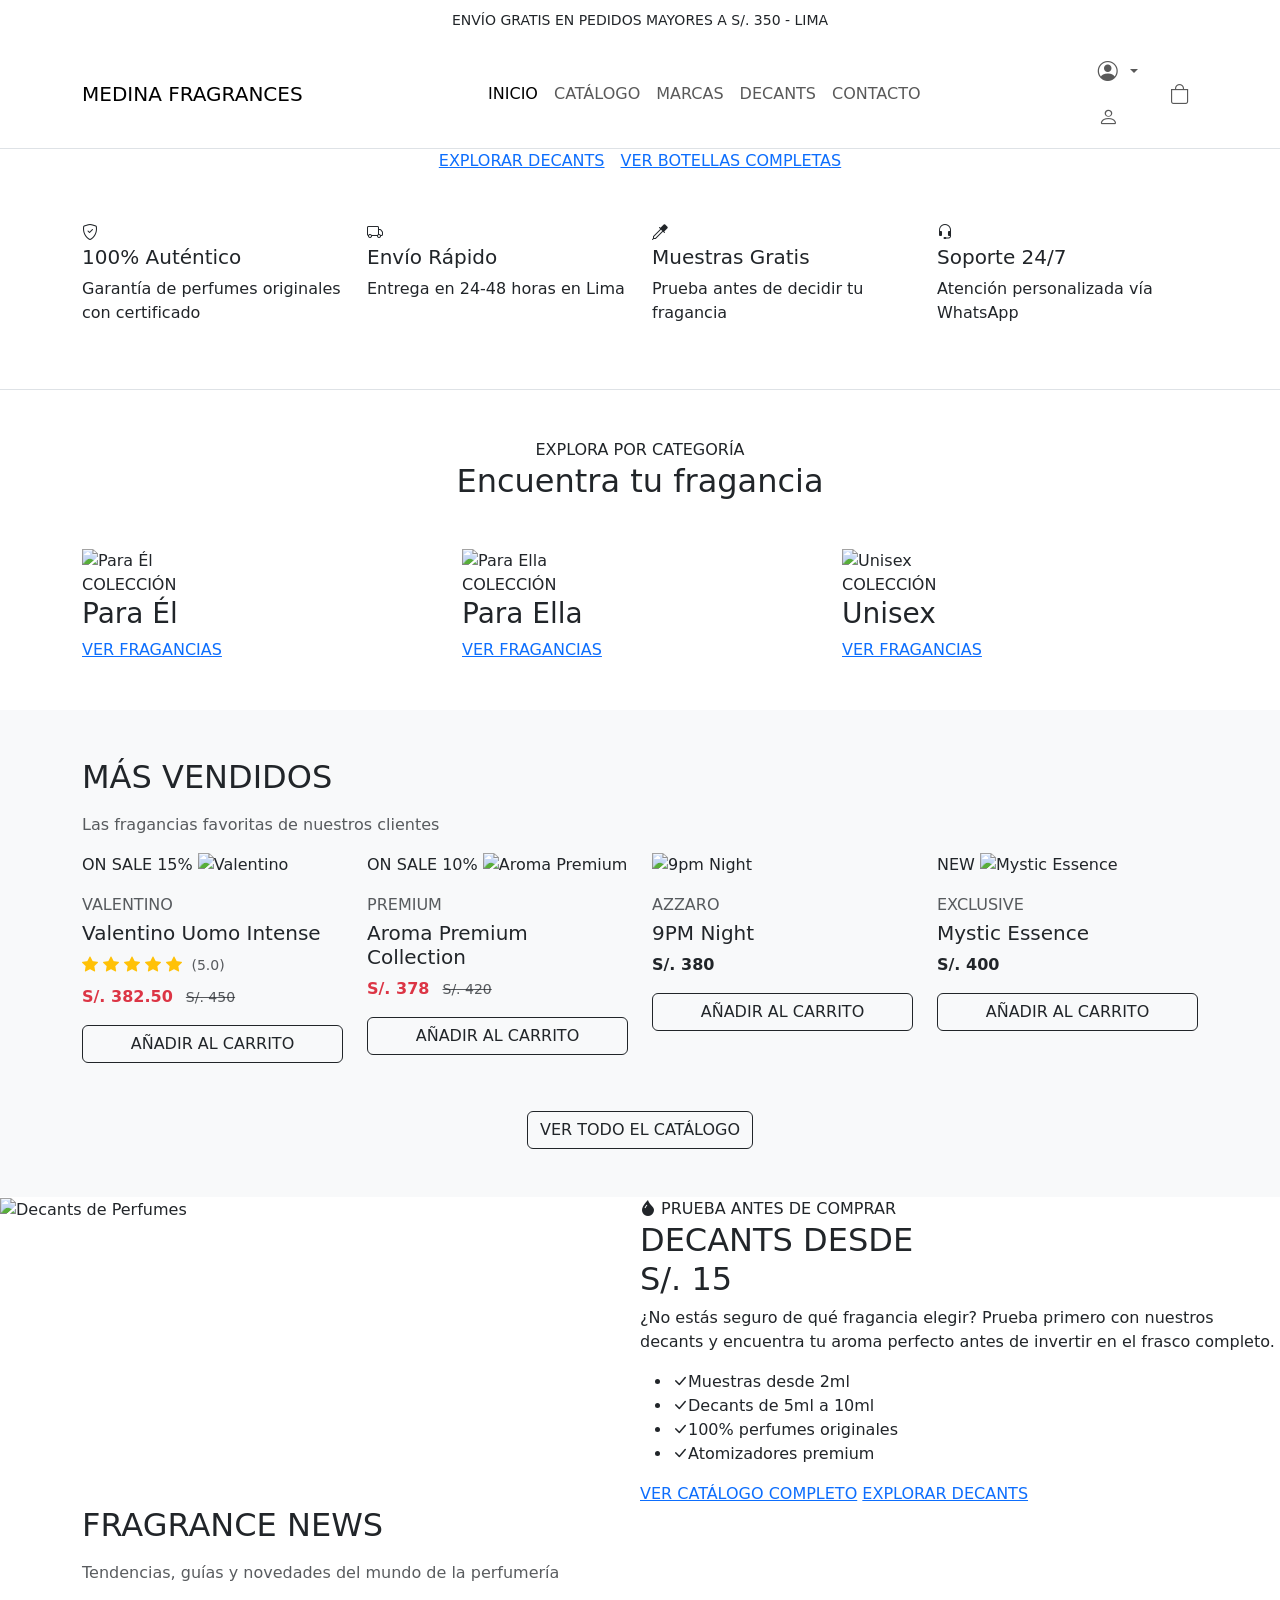
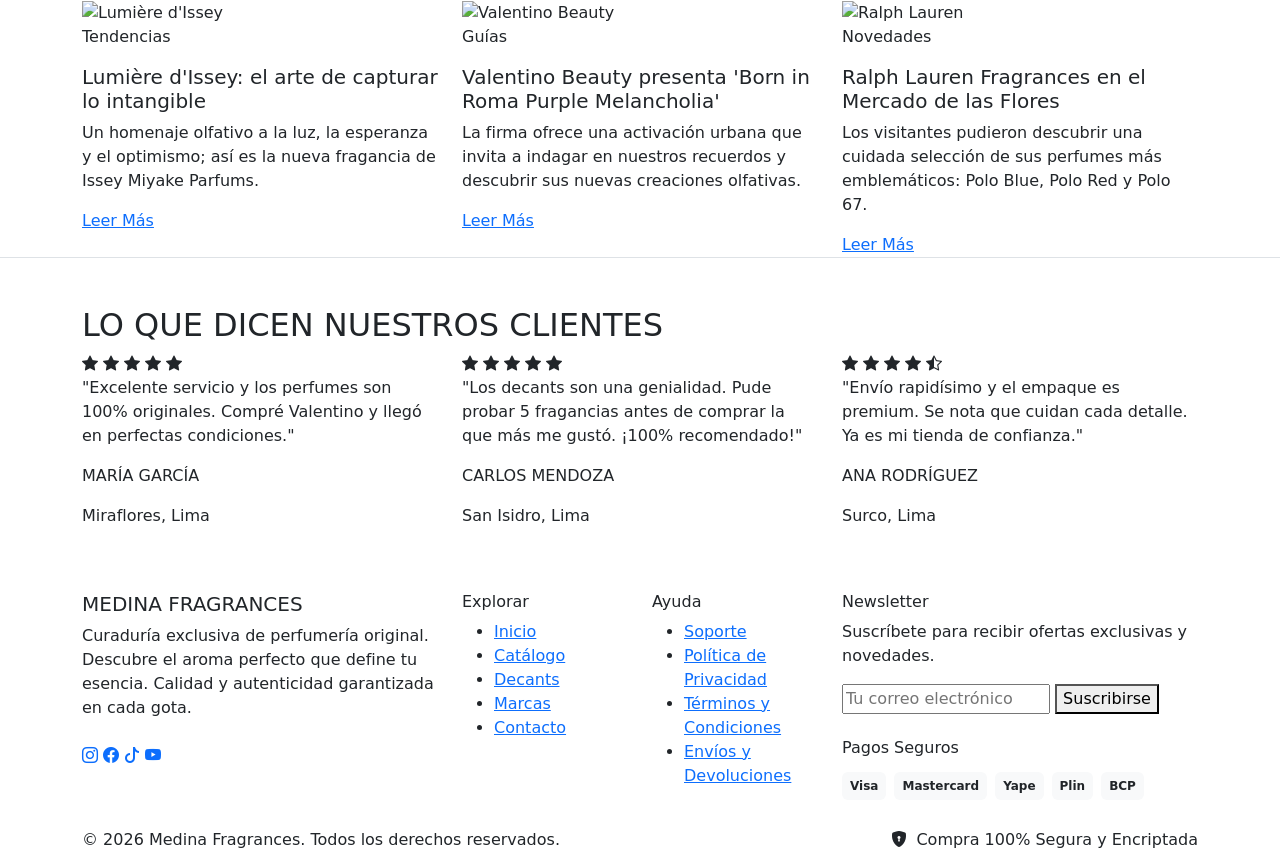
==== src/main/resources/templates/home/index.html @ b72779d3 "Proyecto Subido" ====
<!DOCTYPE html>
<html lang="es" xmlns:th="http://www.thymeleaf.org">
<head>
    <meta charset="UTF-8">
    <meta name="viewport" content="width=device-width, initial-scale=1.0">
    <title>Medina Fragrances - Inicio</title>
    <meta name="description" content="Curaduría exclusiva de perfumería original. Descubre fragancias premium, decants y las mejores marcas en Medina Fragrances.">
    <meta name="keywords" content="perfumes, fragancias, decants, marcas premium, Medina Fragrances">
    <link rel="icon" href="data:image/svg+xml,<svg xmlns='http://www.w3.org/2000/svg' viewBox='0 0 100 100'><text y='.9em' font-size='90'>💧</text></svg>">
    
    <!-- Google Fonts -->
    <link rel="preconnect" href="https://fonts.googleapis.com">
    <link rel="preconnect" href="https://fonts.gstatic.com" crossorigin>
    <link href="https://fonts.googleapis.com/css2?family=Montserrat:wght@300;400;500;600;700&family=Playfair+Display:wght@400;500;600;700&display=swap" rel="stylesheet">
    <link href="https://cdn.jsdelivr.net/npm/bootstrap@5.3.8/dist/css/bootstrap.min.css" rel="stylesheet">
    <link rel="stylesheet" href="https://cdn.jsdelivr.net/npm/bootstrap-icons@1.13.1/font/bootstrap-icons.min.css">
    <link rel="stylesheet" href="css/Styles.css">
    
</head>
<body id="top">

  <!-- Top Bar -->
  <div class="top-bar text-center py-2">
    <small>ENVÍO GRATIS EN PEDIDOS MAYORES A S/. 350 - LIMA</small>
  </div>

  <!-- Navbar -->
  <nav class="navbar navbar-expand-lg navbar-light bg-white sticky-top border-bottom">
    <div class="container">
      <a class="navbar-brand" href="index.html">
        <span class="brand-name">MEDINA FRAGRANCES</span>
      </a>
      <button class="navbar-toggler" type="button" data-bs-toggle="collapse" data-bs-target="#navbarNav">
        <span class="navbar-toggler-icon"></span>
      </button>
      <div class="collapse navbar-collapse justify-content-center" id="navbarNav">
        <ul class="navbar-nav">
          <li class="nav-item"><a class="nav-link active" href="index.html">INICIO</a></li>
          <li class="nav-item"><a class="nav-link" href="/catalogo">CATÁLOGO</a></li>
          <li class="nav-item"><a class="nav-link" href="marcas.html">MARCAS</a></li>
          <li class="nav-item"><a class="nav-link" href="decants.html">DECANTS</a></li>
          <li class="nav-item"><a class="nav-link" href="contacto.html">CONTACTO</a></li>
        </ul>
      </div>
      <div class="navbar-nav flex-row gap-3 align-items-center">
        <!-- Usuario: si hay sesion muestra nombre + dropdown, si no muestra icono login -->
        <div class="user-menu" xmlns:th="http://www.thymeleaf.org">

          <!-- Logueado: dropdown con nombre y cerrar sesion -->
          <div th:if="${nombreUsuario != null}" class="dropdown">
            <a class="nav-link px-2 d-flex align-items-center gap-1 dropdown-toggle"
               href="#" role="button" data-bs-toggle="dropdown" aria-expanded="false">
              <i class="bi bi-person-circle fs-5"></i>
              <span class="small fw-semibold" th:text="${nombreUsuario}"></span>
            </a>
            <ul class="dropdown-menu dropdown-menu-end shadow border-0 rounded-0">
              <li th:if="${esAdmin}">
                <a class="dropdown-item" th:href="@{/admin}">
                  <i class="bi bi-speedometer2 me-2"></i>Panel de control
                </a>
              </li>
              <li th:if="${esAdmin}"><hr class="dropdown-divider"></li>
              <li>
                <a class="dropdown-item text-danger" href="/cerrar-sesion">
                  <i class="bi bi-box-arrow-right me-2"></i>Cerrar sesión
                </a>
              </li>
            </ul>
          </div>

          <!-- No logueado: icono que va al login -->
          <a th:if="${nombreUsuario == null}" class="nav-link px-2" href="/login">
            <i class="bi bi-person fs-5"></i>
          </a>

        </div>
        <a class="nav-link position-relative" href="#" data-bs-toggle="offcanvas" data-bs-target="#cartOffcanvas">
          <i class="bi bi-bag fs-5"></i>
          <span class="cart-counter position-absolute top-0 start-100 translate-middle badge rounded-pill bg-danger" style="font-size: 0.6rem; display: none;">0</span>
        </a>
      </div>
    </div>
  </nav>

  <!-- =========================================
       HERO SECTION
       ========================================= -->
  <section class="hero-section">
    <div class="container">
      <div class="hero-banner-actions d-flex flex-column flex-sm-row gap-3 justify-content-center align-items-center">
        <a th:href="@{/decants}" class="btn-banner-decants">EXPLORAR DECANTS</a>
        <a th:href="@{/catalogo}" class="btn-banner-catalogo">VER BOTELLAS COMPLETAS</a>
      </div>
    </div>
  </section>

  <!-- =========================================
       CARACTERÍSTICAS / FEATURES
       ========================================= -->
  <section class="py-5 border-bottom" id="features">
    <div class="container">
      <div class="row">
        <div class="col-lg-3 col-md-6">
          <div class="feature-box">
            <i class="bi bi-shield-check"></i>
            <h5>100% Auténtico</h5>
            <p>Garantía de perfumes originales con certificado</p>
          </div>
        </div>
        <div class="col-lg-3 col-md-6">
          <div class="feature-box">
            <i class="bi bi-truck"></i>
            <h5>Envío Rápido</h5>
            <p>Entrega en 24-48 horas en Lima</p>
          </div>
        </div>
        <div class="col-lg-3 col-md-6">
          <div class="feature-box">
            <i class="bi bi-eyedropper"></i>
            <h5>Muestras Gratis</h5>
            <p>Prueba antes de decidir tu fragancia</p>
          </div>
        </div>
        <div class="col-lg-3 col-md-6">
          <div class="feature-box">
            <i class="bi bi-headset"></i>
            <h5>Soporte 24/7</h5>
            <p>Atención personalizada vía WhatsApp</p>
          </div>
        </div>
      </div>
    </div>
  </section>

<!-- =========================================
     CATEGORÍAS VISUALES 
     ========================================= -->
<section class="categories-section py-5">
  <div class="container">
    <div class="text-center mb-5">
      <span class="category-kicker">EXPLORA POR CATEGORÍA</span>
      <h2 class="category-main-title">Encuentra tu fragancia</h2>
    </div>

    <div class="row g-4">
      <!-- Categoría 1: Para Él -->
      <div class="col-lg-4 col-md-4">
        <div class="category-card">
          <img src="img/Perfumes-1.jpg" alt="Para Él" class="category-card-img">
          <div class="category-card-overlay"></div>
          <span class="category-card-kicker">COLECCIÓN</span>
          <div class="category-card-bottom">
            <h3 class="category-card-title">Para Él</h3>
            <a th:href="@{/catalogo(categoria='Para Él')}" href="/catalogo" class="btn-category-gold">VER FRAGANCIAS</a>
          </div>
        </div>
      </div>

      <!-- Categoría 2: Para Ella -->
      <div class="col-lg-4 col-md-4">
        <div class="category-card">
          <img src="https://images.unsplash.com/photo-1588405748880-12d1d2a59f75?w=800&q=80" alt="Para Ella" class="category-card-img">
          <div class="category-card-overlay"></div>
          <span class="category-card-kicker">COLECCIÓN</span>
          <div class="category-card-bottom">
            <h3 class="category-card-title">Para Ella</h3>
            <a th:href="@{/catalogo(categoria='Para Ella')}" href="/catalogo" class="btn-category-gold">VER FRAGANCIAS</a>
          </div>
        </div>
      </div>

      <!-- Categoría 3: Unisex -->
      <div class="col-lg-4 col-md-4">
        <div class="category-card">
          <img src="https://images.unsplash.com/photo-1615634260167-c8cdede054de?w=800&q=80" alt="Unisex" class="category-card-img">
          <div class="category-card-overlay"></div>
          <span class="category-card-kicker">COLECCIÓN</span>
          <div class="category-card-bottom">
            <h3 class="category-card-title">Unisex</h3>
            <a th:href="@{/catalogo(categoria='Unisex')}" href="/catalogo" class="btn-category-gold">VER FRAGANCIAS</a>
          </div>
        </div>
      </div>
    </div>
  </div>
</section>

  <!-- =========================================
       PRODUCTOS DESTACADOS
       ========================================= -->
  <section class="py-5 bg-light">
    <div class="container">
      <div class="section-header">
        <h2 class="section-title">MÁS VENDIDOS</h2>
        <div class="section-divider"></div>
        <p class="text-muted mt-3">Las fragancias favoritas de nuestros clientes</p>
      </div>
      
      <div class="row g-4">
        <!-- Producto 1 -->
        <div class="col-lg-3 col-md-4 col-sm-6">
          <div class="product-card" 
               data-id="1" 
               data-name="Valentino Uomo Intense" 
               data-price="450" 
               data-image="img/Valentino Uomo.webp"
               data-description="Fragancia elegante y sofisticada">
            <div class="position-relative">
              <span class="badge-sale">ON SALE 15%</span>
              <img src="img/Valentino Uomo.webp" class="img-fluid" alt="Valentino">
            </div>
            <div class="product-info mt-3">
              <p class="brand-name-small text-muted text-uppercase mb-1">Valentino</p>
              <h5 class="product-name mb-2">Valentino Uomo Intense</h5>
              <div class="mb-2">
                <i class="bi bi-star-fill text-warning"></i>
                <i class="bi bi-star-fill text-warning"></i>
                <i class="bi bi-star-fill text-warning"></i>
                <i class="bi bi-star-fill text-warning"></i>
                <i class="bi bi-star-fill text-warning"></i>
                <span class="text-muted small ms-1">(5.0)</span>
              </div>
              <div class="price">
                <span class="current-price text-danger fw-bold">S/. 382.50</span>
                <span class="original-price text-muted text-decoration-line-through small ms-2">S/. 450</span>
              </div>
              <button class="btn btn-outline-dark w-100 mt-3 btn-add-to-cart">AÑADIR AL CARRITO</button>
            </div>
          </div>
        </div>

        <!-- Producto 2 -->
        <div class="col-lg-3 col-md-4 col-sm-6">
          <div class="product-card" 
               data-id="2" 
               data-name="Aroma Premium Collection" 
               data-price="420" 
               data-image="img/CAROLINA HERRERA GOOD GIRL.webp"
               data-description="Intensidad y elegancia">
            <div class="position-relative">
              <span class="badge-sale">ON SALE 10%</span>
              <img src="img/CAROLINA HERRERA GOOD GIRL.webp" class="img-fluid" alt="Aroma Premium">
            </div>
            <div class="product-info mt-3">
              <p class="brand-name-small text-muted text-uppercase mb-1">Premium</p>
              <h5 class="product-name mb-2">Aroma Premium Collection</h5>
              <div class="price">
                <span class="current-price text-danger fw-bold">S/. 378</span>
                <span class="original-price text-muted text-decoration-line-through small ms-2">S/. 420</span>
              </div>
              <button class="btn btn-outline-dark w-100 mt-3 btn-add-to-cart">AÑADIR AL CARRITO</button>
            </div>
          </div>
        </div>

        <!-- Producto 3 -->
        <div class="col-lg-3 col-md-4 col-sm-6">
          <div class="product-card" 
               data-id="3" 
               data-name="9PM Night" 
               data-price="380" 
               data-image="img/JEAN PAUL GAULTIER LE MALE.webp"
               data-description="Frescura nocturna">
            <div class="position-relative">
              <img src="img/JEAN PAUL GAULTIER LE MALE.webp" class="img-fluid" alt="9pm Night">
            </div>
            <div class="product-info mt-3">
              <p class="brand-name-small text-muted text-uppercase mb-1">Azzaro</p>
              <h5 class="product-name mb-2">9PM Night</h5>
              <div class="price">
                <span class="current-price fw-bold">S/. 380</span>
              </div>
              <button class="btn btn-outline-dark w-100 mt-3 btn-add-to-cart">AÑADIR AL CARRITO</button>
            </div>
          </div>
        </div>

        <!-- Producto 4 -->
        <div class="col-lg-3 col-md-4 col-sm-6">
          <div class="product-card" 
               data-id="4" 
               data-name="Mystic Essence" 
               data-price="400" 
               data-image="img/Xerjoff Erba Pura.webp"
               data-description="Aroma místico">
            <div class="position-relative">
              <span class="badge-new">NEW</span>
              <img src="img/Xerjoff Erba Pura.webp" class="img-fluid" alt="Mystic Essence">
            </div>
            <div class="product-info mt-3">
              <p class="brand-name-small text-muted text-uppercase mb-1">Exclusive</p>
              <h5 class="product-name mb-2">Mystic Essence</h5>
              <div class="price">
                <span class="current-price fw-bold">S/. 400</span>
              </div>
              <button class="btn btn-outline-dark w-100 mt-3 btn-add-to-cart">AÑADIR AL CARRITO</button>
            </div>
          </div>
        </div>
      </div>
      
      <div class="text-center mt-5">
        <a href="/catalogo" class="btn btn-outline-dark">VER TODO EL CATÁLOGO</a>
      </div>
    </div>
  </section>

<!-- =========================================
     BANNER PROMOCIONAL DECANTS 
     ========================================= -->
<section class="decants-promo-section">
  <div class="container-fluid px-0">
    <div class="row g-0 align-items-stretch">
      
      <!-- Columna de Imagen -->
      <div class="col-lg-6 p-0">
        <div class="promo-image-wrapper">
          <img src="img/Decants - 1.webp" alt="Decants de Perfumes" class="promo-image">
        </div>
      </div>

      <!-- Columna de Contenido -->
      <div class="col-lg-6 d-flex align-items-center">
        <div class="promo-content-wrapper">
          <div class="decants-badge">
            <i class="bi bi-droplet-fill"></i>
            <span>PRUEBA ANTES DE COMPRAR</span>
          </div>
          <h2 class="decants-title">
            DECANTS DESDE<br>
            <span class="decants-price">S/. 15</span>
          </h2>
          <p class="decants-description">
            ¿No estás seguro de qué fragancia elegir? Prueba primero con nuestros decants y encuentra tu aroma perfecto antes de invertir en el frasco completo.
          </p>
          <ul class="decants-features">
            <li><i class="bi bi-check-lg"></i><span>Muestras desde 2ml</span></li>
            <li><i class="bi bi-check-lg"></i><span>Decants de 5ml a 10ml</span></li>
            <li><i class="bi bi-check-lg"></i><span>100% perfumes originales</span></li>
            <li><i class="bi bi-check-lg"></i><span>Atomizadores premium</span></li>
          </ul>
          <div class="decants-actions">
            <a th:href="@{/catalogo}" href="/catalogo" class="btn-decants-primary">VER CATÁLOGO COMPLETO</a>
            <a th:href="@{/decants}" href="/decants" class="btn-decants-link">EXPLORAR DECANTS</a>
          </div>
        </div>
      </div>

    </div>
  </div>
</section>

  <!-- =========================================
       FRAGRANCE NEWS / BLOG
       ========================================= -->
  <section class="news-section">
    <div class="container">
      <div class="section-header">
        <h2 class="section-title">FRAGRANCE NEWS</h2>
        <div class="section-divider"></div>
        <p class="text-muted mt-3">Tendencias, guías y novedades del mundo de la perfumería</p>
      </div>
      
      <div class="row g-4">
        <!-- Artículo 1 -->
        <div class="col-lg-4 col-md-6">
          <div class="news-card">
            <div class="news-image">
              <img src="img/NOTICIA 1.webp" alt="Lumière d'Issey">
            </div>
            <div class="news-body">
              <p class="news-category">Tendencias</p>
              <h5>Lumière d'Issey: el arte de capturar lo intangible</h5>
              <p>Un homenaje olfativo a la luz, la esperanza y el optimismo; así es la nueva fragancia de Issey Miyake Parfums.</p>
              <a href="#" class="read-more">Leer Más</a>
            </div>
          </div>
        </div>

        <!-- Artículo 2 -->
        <div class="col-lg-4 col-md-6">
          <div class="news-card">
            <div class="news-image">
              <img src="img/NOTICIA 2.webp" alt="Valentino Beauty">
            </div>
            <div class="news-body">
              <p class="news-category">Guías</p>
              <h5>Valentino Beauty presenta 'Born in Roma Purple Melancholia'</h5>
              <p>La firma ofrece una activación urbana que invita a indagar en nuestros recuerdos y descubrir sus nuevas creaciones olfativas.</p>
              <a href="#" class="read-more">Leer Más</a>
            </div>
          </div>
        </div>

        <!-- Artículo 3 -->
        <div class="col-lg-4 col-md-6">
          <div class="news-card">
            <div class="news-image">
              <img src="img/NOTICIA 3.webp" alt="Ralph Lauren">
            </div>
            <div class="news-body">
              <p class="news-category">Novedades</p>
              <h5>Ralph Lauren Fragrances en el Mercado de las Flores</h5>
              <p>Los visitantes pudieron descubrir una cuidada selección de sus perfumes más emblemáticos: Polo Blue, Polo Red y Polo 67.</p>
              <a href="#" class="read-more">Leer Más</a>
            </div>
          </div>
        </div>
      </div> 
    </div> 
  </section> 

  <!-- =========================================
       TESTIMONIOS
       ========================================= -->
  <section class="py-5 border-top">
    <div class="container">
      <div class="section-header">
        <h2 class="section-title">LO QUE DICEN NUESTROS CLIENTES</h2>
        <div class="section-divider"></div>
      </div>
      
      <div class="row g-4">
        <div class="col-md-4">
          <div class="testimonial-card">
            <div class="stars">
              <i class="bi bi-star-fill"></i>
              <i class="bi bi-star-fill"></i>
              <i class="bi bi-star-fill"></i>
              <i class="bi bi-star-fill"></i>
              <i class="bi bi-star-fill"></i>
            </div>
            <p>"Excelente servicio y los perfumes son 100% originales. Compré Valentino y llegó en perfectas condiciones."</p>
            <p class="author">MARÍA GARCÍA</p>
            <p class="location">Miraflores, Lima</p>
          </div>
        </div>
        <div class="col-md-4">
          <div class="testimonial-card">
            <div class="stars">
              <i class="bi bi-star-fill"></i>
              <i class="bi bi-star-fill"></i>
              <i class="bi bi-star-fill"></i>
              <i class="bi bi-star-fill"></i>
              <i class="bi bi-star-fill"></i>
            </div>
            <p>"Los decants son una genialidad. Pude probar 5 fragancias antes de comprar la que más me gustó. ¡100% recomendado!"</p>
            <p class="author">CARLOS MENDOZA</p>
            <p class="location">San Isidro, Lima</p>
          </div>
        </div>
        <div class="col-md-4">
          <div class="testimonial-card">
            <div class="stars">
              <i class="bi bi-star-fill"></i>
              <i class="bi bi-star-fill"></i>
              <i class="bi bi-star-fill"></i>
              <i class="bi bi-star-fill"></i>
              <i class="bi bi-star-half"></i>
            </div>
            <p>"Envío rapidísimo y el empaque es premium. Se nota que cuidan cada detalle. Ya es mi tienda de confianza."</p>
            <p class="author">ANA RODRÍGUEZ</p>
            <p class="location">Surco, Lima</p>
          </div>
        </div>
      </div>
    </div>
  </section>


<footer class="luxury-footer">
  <div class="container">
    <div class="row">
      
      <!-- Columna 1: Marca y Descripción -->
      <div class="col-lg-4 col-md-6 mb-4">
        <h5>MEDINA FRAGRANCES</h5>
        <p>Curaduría exclusiva de perfumería original. Descubre el aroma perfecto que define tu esencia. Calidad y autenticidad garantizada en cada gota.</p>
        <div class="social-icons mt-4">
          <a href="#"><i class="bi bi-instagram"></i></a>
          <a href="#"><i class="bi bi-facebook"></i></a>
          <a href="#"><i class="bi bi-tiktok"></i></a>
          <a href="#"><i class="bi bi-youtube"></i></a>
        </div>
      </div>

      <!-- Columna 2: Enlaces Rápidos -->
      <div class="col-lg-2 col-md-6 mb-4">
        <h6>Explorar</h6>
        <ul>
          <li><a href="index.html">Inicio</a></li>
          <li><a href="/catalogo">Catálogo</a></li>
          <li><a href="decants.html">Decants</a></li>
          <li><a href="marcas.html">Marcas</a></li>
          <li><a href="contacto.html">Contacto</a></li>
        </ul>
      </div>

      <!-- Columna 3: Ayuda y Legal -->
      <div class="col-lg-2 col-md-6 mb-4">
        <h6>Ayuda</h6>
        <ul>
          <li><a href="contacto.html">Soporte</a></li>
          <li><a href="privacidad.html">Política de Privacidad</a></li>
          <li><a href="terminos.html">Términos y Condiciones</a></li>
          <li><a href="#">Envíos y Devoluciones</a></li>
        </ul>
      </div>

      <!-- Columna 4: Newsletter y Pagos -->
      <div class="col-lg-4 col-md-6 mb-4">
        <h6>Newsletter</h6>
        <p class="mb-3">Suscríbete para recibir ofertas exclusivas y novedades.</p>
        <form>
          <input type="email" class="newsletter-input" placeholder="Tu correo electrónico">
          <button type="submit" class="btn-subscribe">Suscribirse</button>
        </form>
        
        <div class="mt-4">
          <h6 style="margin-bottom: 15px;">Pagos Seguros</h6>
          <div class="d-flex flex-wrap gap-2">
            <span class="badge bg-light text-dark p-2">Visa</span>
            <span class="badge bg-light text-dark p-2">Mastercard</span>
            <span class="badge bg-light text-dark p-2">Yape</span>
            <span class="badge bg-light text-dark p-2">Plin</span>
            <span class="badge bg-light text-dark p-2">BCP</span>
          </div>
        </div>
      </div>
    </div>

    <!-- Barra de Copyright -->
    <div class="row copyright-bar align-items-center">
      <div class="col-md-6 text-center text-md-start">
        &copy; 2026 Medina Fragrances. Todos los derechos reservados.
      </div>
      <div class="col-md-6 text-center text-md-end">
        <i class="bi bi-shield-lock-fill me-1"></i> Compra 100% Segura y Encriptada
      </div>
    </div>
  </div>
</footer>

  <!-- =========================================
       OFFCANVAS DEL CARRITO
       ========================================= -->
  <div class="offcanvas offcanvas-end" tabindex="-1" id="cartOffcanvas" aria-labelledby="cartOffcanvasLabel">
    <div class="offcanvas-header border-bottom">
      <h5 class="offcanvas-title fw-bold" id="cartOffcanvasLabel">
        TU CARRITO (<span class="cart-count-text">0</span>)
      </h5>
      <button type="button" class="btn-close" data-bs-dismiss="offcanvas" aria-label="Close"></button>
    </div>
    
    <div class="offcanvas-body d-flex flex-column p-0">
      <div id="offcanvas-cart-items" class="flex-grow-1 overflow-auto p-3">
        <div class="text-center py-5 text-muted">
          <i class="bi bi-bag-x display-4 d-block mb-3"></i>
          <p class="mb-0">Tu carrito está vacío</p>
          <small>Agrega productos del catálogo</small>
        </div>
      </div>

      <div class="border-top p-3 bg-light" id="offcanvas-cart-summary" style="display: none;">
        <div class="mb-2">
          <div class="d-flex justify-content-between mb-1">
            <span class="text-muted">Subtotal</span>
            <span class="fw-bold" id="offcanvas-subtotal">S/. 0.00</span>
          </div>
          <div class="d-flex justify-content-between mb-1">
            <span class="text-muted">Envío</span>
            <span class="text-success fw-bold" id="offcanvas-shipping">GRATIS</span>
          </div>
          <small class="text-muted d-block mb-3" id="offcanvas-shipping-msg">
            ¡Envío gratis en compras mayores a S/. 350!
          </small>
        </div>
        
        <div class="d-flex justify-content-between mb-3 pb-3 border-bottom">
          <span class="fw-bold fs-5">Total</span>
          <span class="fw-bold fs-5 text-danger" id="offcanvas-total">S/. 0.00</span>
        </div>
        
        <button class="btn btn-dark w-100 mb-2 py-3 fw-bold" onclick="proceedToCheckout()">
          <i class="bi bi-lock me-2"></i>PROCEDER AL PAGO
        </button>
        
        <a href="carrito.html" class="text-center d-block text-decoration-none small text-muted">
          Ver carrito completo →
        </a>
      </div>
    </div>
  </div>

  <!-- Scripts -->
  <script src="https://cdn.jsdelivr.net/npm/bootstrap@5.3.8/dist/js/bootstrap.bundle.min.js"></script>
  <script src="main/main.js"></script>
</body>
</html>
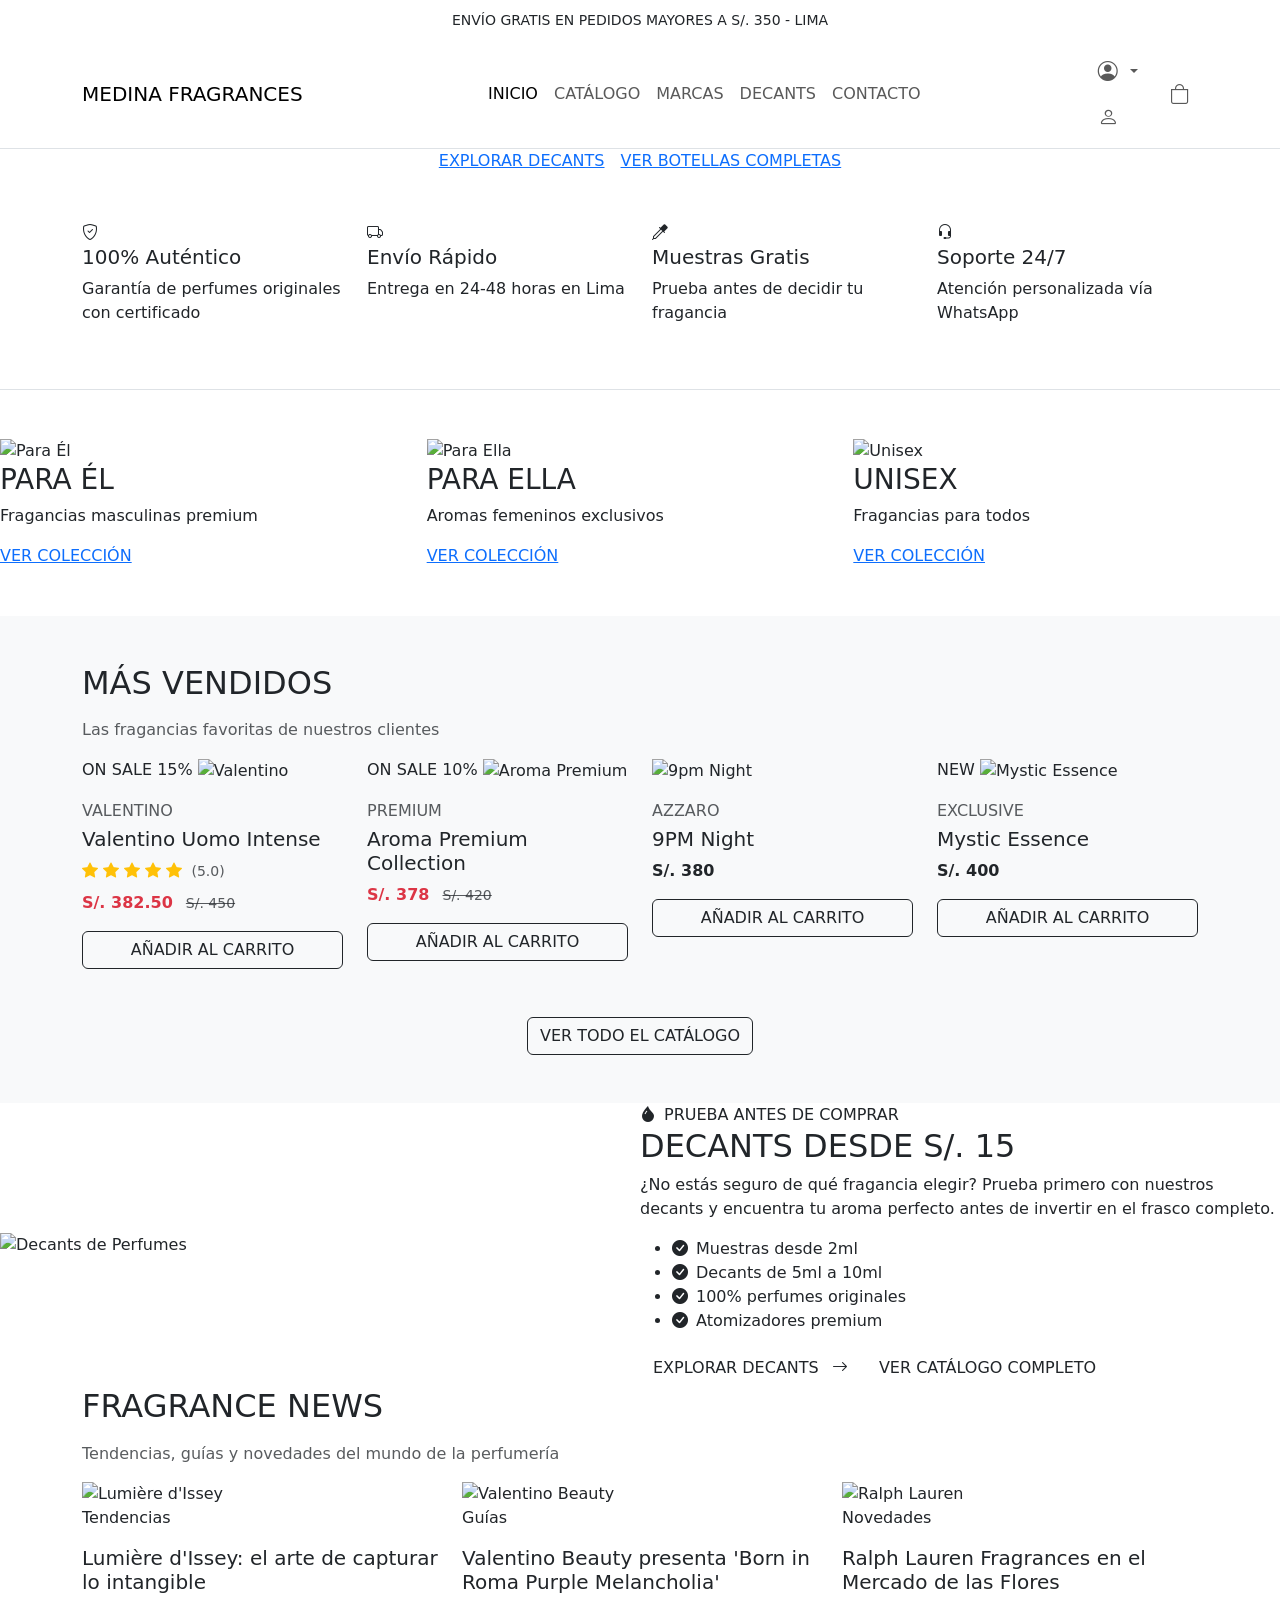
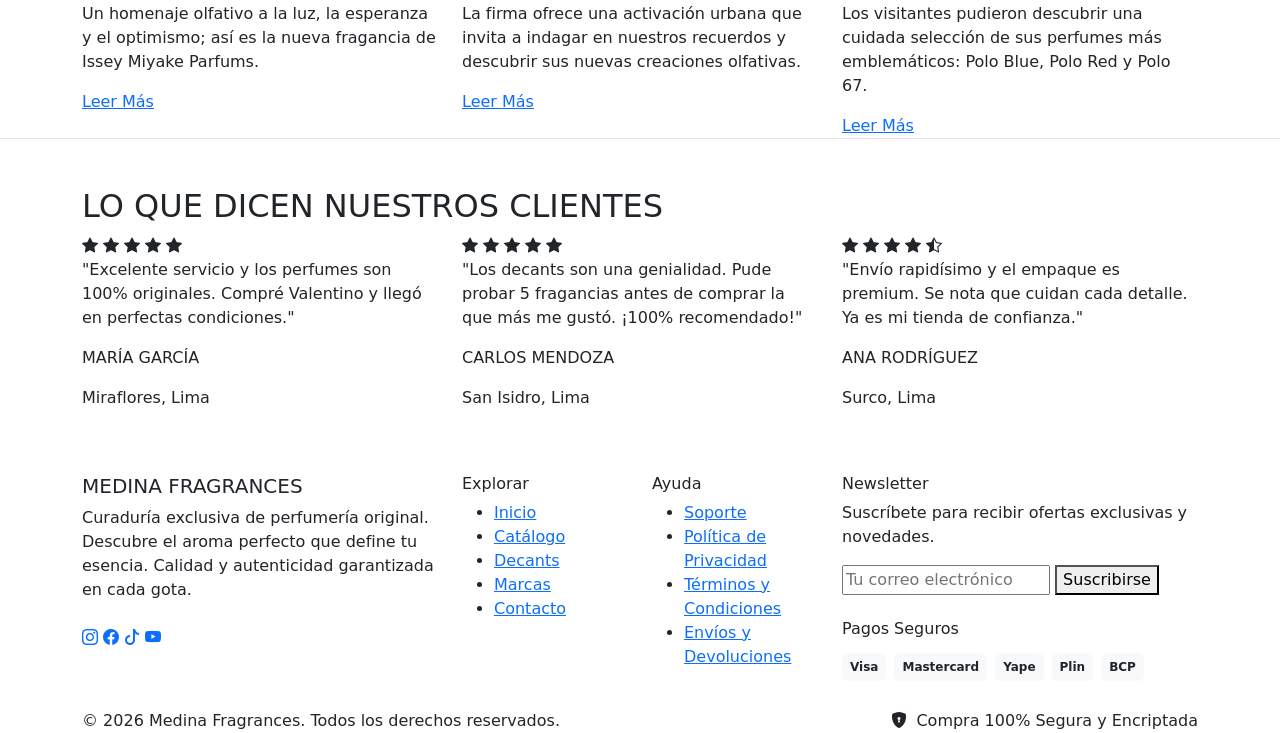
==== commit 36868654: "agregar accesos al área de usuario en menús Agrega las opciones «Mi cuenta», «Mis pedidos» y «Mi per" ====
--- a/src/main/resources/templates/home/index.html
+++ b/src/main/resources/templates/home/index.html
@@ -1,599 +1,814 @@
-<!DOCTYPE html>
+<!doctype html>
 <html lang="es" xmlns:th="http://www.thymeleaf.org">
-<head>
-    <meta charset="UTF-8">
-    <meta name="viewport" content="width=device-width, initial-scale=1.0">
+  <head>
+    <meta charset="UTF-8" />
+    <meta name="viewport" content="width=device-width, initial-scale=1.0" />
     <title>Medina Fragrances - Inicio</title>
-    <meta name="description" content="Curaduría exclusiva de perfumería original. Descubre fragancias premium, decants y las mejores marcas en Medina Fragrances.">
-    <meta name="keywords" content="perfumes, fragancias, decants, marcas premium, Medina Fragrances">
-    <link rel="icon" href="data:image/svg+xml,<svg xmlns='http://www.w3.org/2000/svg' viewBox='0 0 100 100'><text y='.9em' font-size='90'>💧</text></svg>">
-    
+    <meta
+      name="description"
+      content="Curaduría exclusiva de perfumería original. Descubre fragancias premium, decants y las mejores marcas en Medina Fragrances."
+    />
+    <meta
+      name="keywords"
+      content="perfumes, fragancias, decants, marcas premium, Medina Fragrances"
+    />
+    <link
+      rel="icon"
+      href="data:image/svg+xml,<svg xmlns='http://www.w3.org/2000/svg' viewBox='0 0 100 100'><text y='.9em' font-size='90'>💧</text></svg>"
+    />
+
     <!-- Google Fonts -->
-    <link rel="preconnect" href="https://fonts.googleapis.com">
-    <link rel="preconnect" href="https://fonts.gstatic.com" crossorigin>
-    <link href="https://fonts.googleapis.com/css2?family=Montserrat:wght@300;400;500;600;700&family=Playfair+Display:wght@400;500;600;700&display=swap" rel="stylesheet">
-    <link href="https://cdn.jsdelivr.net/npm/bootstrap@5.3.8/dist/css/bootstrap.min.css" rel="stylesheet">
-    <link rel="stylesheet" href="https://cdn.jsdelivr.net/npm/bootstrap-icons@1.13.1/font/bootstrap-icons.min.css">
-    <link rel="stylesheet" href="css/Styles.css">
-    
-</head>
-<body id="top">
-
-  <!-- Top Bar -->
-  <div class="top-bar text-center py-2">
-    <small>ENVÍO GRATIS EN PEDIDOS MAYORES A S/. 350 - LIMA</small>
-  </div>
-
-  <!-- Navbar -->
-  <nav class="navbar navbar-expand-lg navbar-light bg-white sticky-top border-bottom">
-    <div class="container">
-      <a class="navbar-brand" href="index.html">
-        <span class="brand-name">MEDINA FRAGRANCES</span>
-      </a>
-      <button class="navbar-toggler" type="button" data-bs-toggle="collapse" data-bs-target="#navbarNav">
-        <span class="navbar-toggler-icon"></span>
-      </button>
-      <div class="collapse navbar-collapse justify-content-center" id="navbarNav">
-        <ul class="navbar-nav">
-          <li class="nav-item"><a class="nav-link active" href="index.html">INICIO</a></li>
-          <li class="nav-item"><a class="nav-link" href="/catalogo">CATÁLOGO</a></li>
-          <li class="nav-item"><a class="nav-link" href="marcas.html">MARCAS</a></li>
-          <li class="nav-item"><a class="nav-link" href="decants.html">DECANTS</a></li>
-          <li class="nav-item"><a class="nav-link" href="contacto.html">CONTACTO</a></li>
-        </ul>
-      </div>
-      <div class="navbar-nav flex-row gap-3 align-items-center">
-        <!-- Usuario: si hay sesion muestra nombre + dropdown, si no muestra icono login -->
-        <div class="user-menu" xmlns:th="http://www.thymeleaf.org">
-
-          <!-- Logueado: dropdown con nombre y cerrar sesion -->
-          <div th:if="${nombreUsuario != null}" class="dropdown">
-            <a class="nav-link px-2 d-flex align-items-center gap-1 dropdown-toggle"
-               href="#" role="button" data-bs-toggle="dropdown" aria-expanded="false">
-              <i class="bi bi-person-circle fs-5"></i>
-              <span class="small fw-semibold" th:text="${nombreUsuario}"></span>
+    <link rel="preconnect" href="https://fonts.googleapis.com" />
+    <link rel="preconnect" href="https://fonts.gstatic.com" crossorigin />
+    <link
+      href="https://fonts.googleapis.com/css2?family=Montserrat:wght@300;400;500;600;700&family=Playfair+Display:wght@400;500;600;700&display=swap"
+      rel="stylesheet"
+    />
+    <link
+      href="https://cdn.jsdelivr.net/npm/bootstrap@5.3.8/dist/css/bootstrap.min.css"
+      rel="stylesheet"
+    />
+    <link
+      rel="stylesheet"
+      href="https://cdn.jsdelivr.net/npm/bootstrap-icons@1.13.1/font/bootstrap-icons.min.css"
+    />
+    <link rel="stylesheet" href="css/Styles.css" />
+  </head>
+  <body id="top">
+    <!-- Top Bar -->
+    <div class="top-bar text-center py-2">
+      <small>ENVÍO GRATIS EN PEDIDOS MAYORES A S/. 350 - LIMA</small>
+    </div>
+
+    <!-- Navbar -->
+    <nav
+      class="navbar navbar-expand-lg navbar-light bg-white sticky-top border-bottom"
+    >
+      <div class="container">
+        <a class="navbar-brand" href="index.html">
+          <span class="brand-name">MEDINA FRAGRANCES</span>
+        </a>
+        <button
+          class="navbar-toggler"
+          type="button"
+          data-bs-toggle="collapse"
+          data-bs-target="#navbarNav"
+        >
+          <span class="navbar-toggler-icon"></span>
+        </button>
+        <div
+          class="collapse navbar-collapse justify-content-center"
+          id="navbarNav"
+        >
+          <ul class="navbar-nav">
+            <li class="nav-item">
+              <a class="nav-link active" href="index.html">INICIO</a>
+            </li>
+            <li class="nav-item">
+              <a class="nav-link" href="/catalogo">CATÁLOGO</a>
+            </li>
+            <li class="nav-item">
+              <a class="nav-link" href="marcas.html">MARCAS</a>
+            </li>
+            <li class="nav-item">
+              <a class="nav-link" href="decants.html">DECANTS</a>
+            </li>
+            <li class="nav-item">
+              <a class="nav-link" href="contacto.html">CONTACTO</a>
+            </li>
+          </ul>
+        </div>
+        <div class="navbar-nav flex-row gap-3 align-items-center">
+          <!-- Usuario: si hay sesion muestra nombre + dropdown, si no muestra icono login -->
+          <div class="user-menu" xmlns:th="http://www.thymeleaf.org">
+            <!-- Logueado: dropdown con nombre y cerrar sesion -->
+            <div th:if="${nombreUsuario != null}" class="dropdown">
+              <a
+                class="nav-link px-2 d-flex align-items-center gap-1 dropdown-toggle"
+                href="#"
+                role="button"
+                data-bs-toggle="dropdown"
+                aria-expanded="false"
+              >
+                <i class="bi bi-person-circle fs-5"></i>
+                <span
+                  class="small fw-semibold"
+                  th:text="${nombreUsuario}"
+                ></span>
+              </a>
+              <ul
+                class="dropdown-menu dropdown-menu-end shadow border-0 rounded-0"
+              >
+                <li th:if="${esAdmin}">
+                  <a class="dropdown-item" th:href="@{/admin}">
+                    <i class="bi bi-speedometer2 me-2"></i>Panel de control
+                  </a>
+                </li>
+                <li th:if="${esAdmin}"><hr class="dropdown-divider" /></li>
+                <li>
+                  <a class="dropdown-item" th:href="@{/usuario}">
+                    <i class="bi bi-person-circle me-2"></i>Mi cuenta
+                  </a>
+                </li>
+                <li>
+                  <a class="dropdown-item" th:href="@{/usuario/pedidos}">
+                    <i class="bi bi-receipt me-2"></i>Mis pedidos
+                  </a>
+                </li>
+                <li>
+                  <a class="dropdown-item" th:href="@{/usuario/perfil}">
+                    <i class="bi bi-person-gear me-2"></i>Mi perfil
+                  </a>
+                </li>
+                <li><hr class="dropdown-divider" /></li>
+                <li>
+                  <a class="dropdown-item text-danger" href="/cerrar-sesion">
+                    <i class="bi bi-box-arrow-right me-2"></i>Cerrar sesión
+                  </a>
+                </li>
+              </ul>
+            </div>
+
+            <!-- No logueado: icono que va al login -->
+            <a
+              th:if="${nombreUsuario == null}"
+              class="nav-link px-2"
+              href="/login"
+            >
+              <i class="bi bi-person fs-5"></i>
             </a>
-            <ul class="dropdown-menu dropdown-menu-end shadow border-0 rounded-0">
-              <li th:if="${esAdmin}">
-                <a class="dropdown-item" th:href="@{/admin}">
-                  <i class="bi bi-speedometer2 me-2"></i>Panel de control
-                </a>
-              </li>
-              <li th:if="${esAdmin}"><hr class="dropdown-divider"></li>
-              <li>
-                <a class="dropdown-item text-danger" href="/cerrar-sesion">
-                  <i class="bi bi-box-arrow-right me-2"></i>Cerrar sesión
-                </a>
-              </li>
-            </ul>
-          </div>
-
-          <!-- No logueado: icono que va al login -->
-          <a th:if="${nombreUsuario == null}" class="nav-link px-2" href="/login">
-            <i class="bi bi-person fs-5"></i>
+          </div>
+          <a
+            class="nav-link position-relative"
+            href="#"
+            data-bs-toggle="offcanvas"
+            data-bs-target="#cartOffcanvas"
+          >
+            <i class="bi bi-bag fs-5"></i>
+            <span
+              class="cart-counter position-absolute top-0 start-100 translate-middle badge rounded-pill bg-danger"
+              style="font-size: 0.6rem; display: none"
+              >0</span
+            >
           </a>
-
-        </div>
-        <a class="nav-link position-relative" href="#" data-bs-toggle="offcanvas" data-bs-target="#cartOffcanvas">
-          <i class="bi bi-bag fs-5"></i>
-          <span class="cart-counter position-absolute top-0 start-100 translate-middle badge rounded-pill bg-danger" style="font-size: 0.6rem; display: none;">0</span>
-        </a>
-      </div>
-    </div>
-  </nav>
-
-  <!-- =========================================
+        </div>
+      </div>
+    </nav>
+
+    <!-- =========================================
        HERO SECTION
        ========================================= -->
-  <section class="hero-section">
-    <div class="container">
-      <div class="hero-banner-actions d-flex flex-column flex-sm-row gap-3 justify-content-center align-items-center">
-        <a th:href="@{/decants}" class="btn-banner-decants">EXPLORAR DECANTS</a>
-        <a th:href="@{/catalogo}" class="btn-banner-catalogo">VER BOTELLAS COMPLETAS</a>
-      </div>
-    </div>
-  </section>
-
-  <!-- =========================================
+    <section class="hero-section">
+      <div class="container">
+        <div
+          class="hero-banner-actions d-flex flex-column flex-sm-row gap-3 justify-content-center align-items-center"
+        >
+          <a th:href="@{/decants}" class="btn-banner-decants"
+            >EXPLORAR DECANTS</a
+          >
+          <a th:href="@{/catalogo}" class="btn-banner-catalogo"
+            >VER BOTELLAS COMPLETAS</a
+          >
+        </div>
+      </div>
+    </section>
+
+    <!-- =========================================
        CARACTERÍSTICAS / FEATURES
        ========================================= -->
-  <section class="py-5 border-bottom" id="features">
-    <div class="container">
-      <div class="row">
-        <div class="col-lg-3 col-md-6">
-          <div class="feature-box">
-            <i class="bi bi-shield-check"></i>
-            <h5>100% Auténtico</h5>
-            <p>Garantía de perfumes originales con certificado</p>
-          </div>
-        </div>
-        <div class="col-lg-3 col-md-6">
-          <div class="feature-box">
-            <i class="bi bi-truck"></i>
-            <h5>Envío Rápido</h5>
-            <p>Entrega en 24-48 horas en Lima</p>
-          </div>
-        </div>
-        <div class="col-lg-3 col-md-6">
-          <div class="feature-box">
-            <i class="bi bi-eyedropper"></i>
-            <h5>Muestras Gratis</h5>
-            <p>Prueba antes de decidir tu fragancia</p>
-          </div>
-        </div>
-        <div class="col-lg-3 col-md-6">
-          <div class="feature-box">
-            <i class="bi bi-headset"></i>
-            <h5>Soporte 24/7</h5>
-            <p>Atención personalizada vía WhatsApp</p>
-          </div>
-        </div>
-      </div>
-    </div>
-  </section>
-
-<!-- =========================================
+    <section class="py-5 border-bottom" id="features">
+      <div class="container">
+        <div class="row">
+          <div class="col-lg-3 col-md-6">
+            <div class="feature-box">
+              <i class="bi bi-shield-check"></i>
+              <h5>100% Auténtico</h5>
+              <p>Garantía de perfumes originales con certificado</p>
+            </div>
+          </div>
+          <div class="col-lg-3 col-md-6">
+            <div class="feature-box">
+              <i class="bi bi-truck"></i>
+              <h5>Envío Rápido</h5>
+              <p>Entrega en 24-48 horas en Lima</p>
+            </div>
+          </div>
+          <div class="col-lg-3 col-md-6">
+            <div class="feature-box">
+              <i class="bi bi-eyedropper"></i>
+              <h5>Muestras Gratis</h5>
+              <p>Prueba antes de decidir tu fragancia</p>
+            </div>
+          </div>
+          <div class="col-lg-3 col-md-6">
+            <div class="feature-box">
+              <i class="bi bi-headset"></i>
+              <h5>Soporte 24/7</h5>
+              <p>Atención personalizada vía WhatsApp</p>
+            </div>
+          </div>
+        </div>
+      </div>
+    </section>
+
+    <!-- =========================================
      CATEGORÍAS VISUALES 
      ========================================= -->
-<section class="categories-section py-5">
-  <div class="container">
-    <div class="text-center mb-5">
-      <span class="category-kicker">EXPLORA POR CATEGORÍA</span>
-      <h2 class="category-main-title">Encuentra tu fragancia</h2>
-    </div>
-
-    <div class="row g-4">
-      <!-- Categoría 1: Para Él -->
-      <div class="col-lg-4 col-md-4">
-        <div class="category-card">
-          <img src="img/Perfumes-1.jpg" alt="Para Él" class="category-card-img">
-          <div class="category-card-overlay"></div>
-          <span class="category-card-kicker">COLECCIÓN</span>
-          <div class="category-card-bottom">
-            <h3 class="category-card-title">Para Él</h3>
-            <a th:href="@{/catalogo(categoria='Para Él')}" href="/catalogo" class="btn-category-gold">VER FRAGANCIAS</a>
-          </div>
-        </div>
-      </div>
-
-      <!-- Categoría 2: Para Ella -->
-      <div class="col-lg-4 col-md-4">
-        <div class="category-card">
-          <img src="https://images.unsplash.com/photo-1588405748880-12d1d2a59f75?w=800&q=80" alt="Para Ella" class="category-card-img">
-          <div class="category-card-overlay"></div>
-          <span class="category-card-kicker">COLECCIÓN</span>
-          <div class="category-card-bottom">
-            <h3 class="category-card-title">Para Ella</h3>
-            <a th:href="@{/catalogo(categoria='Para Ella')}" href="/catalogo" class="btn-category-gold">VER FRAGANCIAS</a>
-          </div>
-        </div>
-      </div>
-
-      <!-- Categoría 3: Unisex -->
-      <div class="col-lg-4 col-md-4">
-        <div class="category-card">
-          <img src="https://images.unsplash.com/photo-1615634260167-c8cdede054de?w=800&q=80" alt="Unisex" class="category-card-img">
-          <div class="category-card-overlay"></div>
-          <span class="category-card-kicker">COLECCIÓN</span>
-          <div class="category-card-bottom">
-            <h3 class="category-card-title">Unisex</h3>
-            <a th:href="@{/catalogo(categoria='Unisex')}" href="/catalogo" class="btn-category-gold">VER FRAGANCIAS</a>
-          </div>
-        </div>
-      </div>
-    </div>
-  </div>
-</section>
-
-  <!-- =========================================
+    <section class="categories-section py-5">
+      <div class="container-fluid px-0">
+        <div class="row g-0">
+          <!-- Categoría 1: Para Él -->
+          <div class="col-lg-4 col-md-12">
+            <div class="category-panel">
+              <div class="category-image">
+                <!-- CAMBIAR IMAGEN: Coloca tu imagen aquí -->
+                <img src="img/Perfumes-1.jpg" alt="Para Él" />
+              </div>
+              <div class="category-overlay"></div>
+              <div class="category-content">
+                <h3 class="category-title">PARA ÉL</h3>
+                <p class="category-subtitle">Fragancias masculinas premium</p>
+                <a href="/catalogo" class="category-btn">VER COLECCIÓN</a>
+              </div>
+            </div>
+          </div>
+
+          <!-- Categoría 2: Para Ella -->
+          <div class="col-lg-4 col-md-12">
+            <div class="category-panel">
+              <div class="category-image">
+                <!-- CAMBIAR IMAGEN: Coloca tu imagen aquí -->
+                <img
+                  src="https://images.unsplash.com/photo-1588405748880-12d1d2a59f75?w=800&q=80"
+                  alt="Para Ella"
+                />
+              </div>
+              <div class="category-overlay"></div>
+              <div class="category-content">
+                <h3 class="category-title">PARA ELLA</h3>
+                <p class="category-subtitle">Aromas femeninos exclusivos</p>
+                <a href="/catalogo" class="category-btn">VER COLECCIÓN</a>
+              </div>
+            </div>
+          </div>
+
+          <!-- Categoría 3: Unisex -->
+          <div class="col-lg-4 col-md-12">
+            <div class="category-panel">
+              <div class="category-image">
+                <!-- CAMBIAR IMAGEN: Coloca tu imagen aquí -->
+                <img
+                  src="https://images.unsplash.com/photo-1615634260167-c8cdede054de?w=800&q=80"
+                  alt="Unisex"
+                />
+              </div>
+              <div class="category-overlay"></div>
+              <div class="category-content">
+                <h3 class="category-title">UNISEX</h3>
+                <p class="category-subtitle">Fragancias para todos</p>
+                <a href="/catalogo" class="category-btn">VER COLECCIÓN</a>
+              </div>
+            </div>
+          </div>
+        </div>
+      </div>
+    </section>
+
+    <!-- =========================================
        PRODUCTOS DESTACADOS
        ========================================= -->
-  <section class="py-5 bg-light">
-    <div class="container">
-      <div class="section-header">
-        <h2 class="section-title">MÁS VENDIDOS</h2>
-        <div class="section-divider"></div>
-        <p class="text-muted mt-3">Las fragancias favoritas de nuestros clientes</p>
-      </div>
-      
-      <div class="row g-4">
-        <!-- Producto 1 -->
-        <div class="col-lg-3 col-md-4 col-sm-6">
-          <div class="product-card" 
-               data-id="1" 
-               data-name="Valentino Uomo Intense" 
-               data-price="450" 
-               data-image="img/Valentino Uomo.webp"
-               data-description="Fragancia elegante y sofisticada">
-            <div class="position-relative">
-              <span class="badge-sale">ON SALE 15%</span>
-              <img src="img/Valentino Uomo.webp" class="img-fluid" alt="Valentino">
-            </div>
-            <div class="product-info mt-3">
-              <p class="brand-name-small text-muted text-uppercase mb-1">Valentino</p>
-              <h5 class="product-name mb-2">Valentino Uomo Intense</h5>
-              <div class="mb-2">
-                <i class="bi bi-star-fill text-warning"></i>
-                <i class="bi bi-star-fill text-warning"></i>
-                <i class="bi bi-star-fill text-warning"></i>
-                <i class="bi bi-star-fill text-warning"></i>
-                <i class="bi bi-star-fill text-warning"></i>
-                <span class="text-muted small ms-1">(5.0)</span>
-              </div>
-              <div class="price">
-                <span class="current-price text-danger fw-bold">S/. 382.50</span>
-                <span class="original-price text-muted text-decoration-line-through small ms-2">S/. 450</span>
-              </div>
-              <button class="btn btn-outline-dark w-100 mt-3 btn-add-to-cart">AÑADIR AL CARRITO</button>
-            </div>
-          </div>
-        </div>
-
-        <!-- Producto 2 -->
-        <div class="col-lg-3 col-md-4 col-sm-6">
-          <div class="product-card" 
-               data-id="2" 
-               data-name="Aroma Premium Collection" 
-               data-price="420" 
-               data-image="img/CAROLINA HERRERA GOOD GIRL.webp"
-               data-description="Intensidad y elegancia">
-            <div class="position-relative">
-              <span class="badge-sale">ON SALE 10%</span>
-              <img src="img/CAROLINA HERRERA GOOD GIRL.webp" class="img-fluid" alt="Aroma Premium">
-            </div>
-            <div class="product-info mt-3">
-              <p class="brand-name-small text-muted text-uppercase mb-1">Premium</p>
-              <h5 class="product-name mb-2">Aroma Premium Collection</h5>
-              <div class="price">
-                <span class="current-price text-danger fw-bold">S/. 378</span>
-                <span class="original-price text-muted text-decoration-line-through small ms-2">S/. 420</span>
-              </div>
-              <button class="btn btn-outline-dark w-100 mt-3 btn-add-to-cart">AÑADIR AL CARRITO</button>
-            </div>
-          </div>
-        </div>
-
-        <!-- Producto 3 -->
-        <div class="col-lg-3 col-md-4 col-sm-6">
-          <div class="product-card" 
-               data-id="3" 
-               data-name="9PM Night" 
-               data-price="380" 
-               data-image="img/JEAN PAUL GAULTIER LE MALE.webp"
-               data-description="Frescura nocturna">
-            <div class="position-relative">
-              <img src="img/JEAN PAUL GAULTIER LE MALE.webp" class="img-fluid" alt="9pm Night">
-            </div>
-            <div class="product-info mt-3">
-              <p class="brand-name-small text-muted text-uppercase mb-1">Azzaro</p>
-              <h5 class="product-name mb-2">9PM Night</h5>
-              <div class="price">
-                <span class="current-price fw-bold">S/. 380</span>
-              </div>
-              <button class="btn btn-outline-dark w-100 mt-3 btn-add-to-cart">AÑADIR AL CARRITO</button>
-            </div>
-          </div>
-        </div>
-
-        <!-- Producto 4 -->
-        <div class="col-lg-3 col-md-4 col-sm-6">
-          <div class="product-card" 
-               data-id="4" 
-               data-name="Mystic Essence" 
-               data-price="400" 
-               data-image="img/Xerjoff Erba Pura.webp"
-               data-description="Aroma místico">
-            <div class="position-relative">
-              <span class="badge-new">NEW</span>
-              <img src="img/Xerjoff Erba Pura.webp" class="img-fluid" alt="Mystic Essence">
-            </div>
-            <div class="product-info mt-3">
-              <p class="brand-name-small text-muted text-uppercase mb-1">Exclusive</p>
-              <h5 class="product-name mb-2">Mystic Essence</h5>
-              <div class="price">
-                <span class="current-price fw-bold">S/. 400</span>
-              </div>
-              <button class="btn btn-outline-dark w-100 mt-3 btn-add-to-cart">AÑADIR AL CARRITO</button>
-            </div>
-          </div>
-        </div>
-      </div>
-      
-      <div class="text-center mt-5">
-        <a href="/catalogo" class="btn btn-outline-dark">VER TODO EL CATÁLOGO</a>
-      </div>
-    </div>
-  </section>
-
-<!-- =========================================
+    <section class="py-5 bg-light">
+      <div class="container">
+        <div class="section-header">
+          <h2 class="section-title">MÁS VENDIDOS</h2>
+          <div class="section-divider"></div>
+          <p class="text-muted mt-3">
+            Las fragancias favoritas de nuestros clientes
+          </p>
+        </div>
+
+        <div class="row g-4">
+          <!-- Producto 1 -->
+          <div class="col-lg-3 col-md-4 col-sm-6">
+            <div
+              class="product-card"
+              data-id="1"
+              data-name="Valentino Uomo Intense"
+              data-price="450"
+              data-image="img/Valentino Uomo.webp"
+              data-description="Fragancia elegante y sofisticada"
+            >
+              <div class="position-relative">
+                <span class="badge-sale">ON SALE 15%</span>
+                <img
+                  src="img/Valentino Uomo.webp"
+                  class="img-fluid"
+                  alt="Valentino"
+                />
+              </div>
+              <div class="product-info mt-3">
+                <p class="brand-name-small text-muted text-uppercase mb-1">
+                  Valentino
+                </p>
+                <h5 class="product-name mb-2">Valentino Uomo Intense</h5>
+                <div class="mb-2">
+                  <i class="bi bi-star-fill text-warning"></i>
+                  <i class="bi bi-star-fill text-warning"></i>
+                  <i class="bi bi-star-fill text-warning"></i>
+                  <i class="bi bi-star-fill text-warning"></i>
+                  <i class="bi bi-star-fill text-warning"></i>
+                  <span class="text-muted small ms-1">(5.0)</span>
+                </div>
+                <div class="price">
+                  <span class="current-price text-danger fw-bold"
+                    >S/. 382.50</span
+                  >
+                  <span
+                    class="original-price text-muted text-decoration-line-through small ms-2"
+                    >S/. 450</span
+                  >
+                </div>
+                <button class="btn btn-outline-dark w-100 mt-3 btn-add-to-cart">
+                  AÑADIR AL CARRITO
+                </button>
+              </div>
+            </div>
+          </div>
+
+          <!-- Producto 2 -->
+          <div class="col-lg-3 col-md-4 col-sm-6">
+            <div
+              class="product-card"
+              data-id="2"
+              data-name="Aroma Premium Collection"
+              data-price="420"
+              data-image="img/CAROLINA HERRERA GOOD GIRL.webp"
+              data-description="Intensidad y elegancia"
+            >
+              <div class="position-relative">
+                <span class="badge-sale">ON SALE 10%</span>
+                <img
+                  src="img/CAROLINA HERRERA GOOD GIRL.webp"
+                  class="img-fluid"
+                  alt="Aroma Premium"
+                />
+              </div>
+              <div class="product-info mt-3">
+                <p class="brand-name-small text-muted text-uppercase mb-1">
+                  Premium
+                </p>
+                <h5 class="product-name mb-2">Aroma Premium Collection</h5>
+                <div class="price">
+                  <span class="current-price text-danger fw-bold">S/. 378</span>
+                  <span
+                    class="original-price text-muted text-decoration-line-through small ms-2"
+                    >S/. 420</span
+                  >
+                </div>
+                <button class="btn btn-outline-dark w-100 mt-3 btn-add-to-cart">
+                  AÑADIR AL CARRITO
+                </button>
+              </div>
+            </div>
+          </div>
+
+          <!-- Producto 3 -->
+          <div class="col-lg-3 col-md-4 col-sm-6">
+            <div
+              class="product-card"
+              data-id="3"
+              data-name="9PM Night"
+              data-price="380"
+              data-image="img/JEAN PAUL GAULTIER LE MALE.webp"
+              data-description="Frescura nocturna"
+            >
+              <div class="position-relative">
+                <img
+                  src="img/JEAN PAUL GAULTIER LE MALE.webp"
+                  class="img-fluid"
+                  alt="9pm Night"
+                />
+              </div>
+              <div class="product-info mt-3">
+                <p class="brand-name-small text-muted text-uppercase mb-1">
+                  Azzaro
+                </p>
+                <h5 class="product-name mb-2">9PM Night</h5>
+                <div class="price">
+                  <span class="current-price fw-bold">S/. 380</span>
+                </div>
+                <button class="btn btn-outline-dark w-100 mt-3 btn-add-to-cart">
+                  AÑADIR AL CARRITO
+                </button>
+              </div>
+            </div>
+          </div>
+
+          <!-- Producto 4 -->
+          <div class="col-lg-3 col-md-4 col-sm-6">
+            <div
+              class="product-card"
+              data-id="4"
+              data-name="Mystic Essence"
+              data-price="400"
+              data-image="img/Xerjoff Erba Pura.webp"
+              data-description="Aroma místico"
+            >
+              <div class="position-relative">
+                <span class="badge-new">NEW</span>
+                <img
+                  src="img/Xerjoff Erba Pura.webp"
+                  class="img-fluid"
+                  alt="Mystic Essence"
+                />
+              </div>
+              <div class="product-info mt-3">
+                <p class="brand-name-small text-muted text-uppercase mb-1">
+                  Exclusive
+                </p>
+                <h5 class="product-name mb-2">Mystic Essence</h5>
+                <div class="price">
+                  <span class="current-price fw-bold">S/. 400</span>
+                </div>
+                <button class="btn btn-outline-dark w-100 mt-3 btn-add-to-cart">
+                  AÑADIR AL CARRITO
+                </button>
+              </div>
+            </div>
+          </div>
+        </div>
+
+        <div class="text-center mt-5">
+          <a href="/catalogo" class="btn btn-outline-dark"
+            >VER TODO EL CATÁLOGO</a
+          >
+        </div>
+      </div>
+    </section>
+
+    <!-- =========================================
      BANNER PROMOCIONAL DECANTS 
      ========================================= -->
-<section class="decants-promo-section">
-  <div class="container-fluid px-0">
-    <div class="row g-0 align-items-stretch">
-      
-      <!-- Columna de Imagen -->
-      <div class="col-lg-6 p-0">
-        <div class="promo-image-wrapper">
-          <img src="img/Decants - 1.webp" alt="Decants de Perfumes" class="promo-image">
-        </div>
-      </div>
-
-      <!-- Columna de Contenido -->
-      <div class="col-lg-6 d-flex align-items-center">
-        <div class="promo-content-wrapper">
-          <div class="decants-badge">
-            <i class="bi bi-droplet-fill"></i>
-            <span>PRUEBA ANTES DE COMPRAR</span>
-          </div>
-          <h2 class="decants-title">
-            DECANTS DESDE<br>
-            <span class="decants-price">S/. 15</span>
-          </h2>
-          <p class="decants-description">
-            ¿No estás seguro de qué fragancia elegir? Prueba primero con nuestros decants y encuentra tu aroma perfecto antes de invertir en el frasco completo.
-          </p>
-          <ul class="decants-features">
-            <li><i class="bi bi-check-lg"></i><span>Muestras desde 2ml</span></li>
-            <li><i class="bi bi-check-lg"></i><span>Decants de 5ml a 10ml</span></li>
-            <li><i class="bi bi-check-lg"></i><span>100% perfumes originales</span></li>
-            <li><i class="bi bi-check-lg"></i><span>Atomizadores premium</span></li>
-          </ul>
-          <div class="decants-actions">
-            <a th:href="@{/catalogo}" href="/catalogo" class="btn-decants-primary">VER CATÁLOGO COMPLETO</a>
-            <a th:href="@{/decants}" href="/decants" class="btn-decants-link">EXPLORAR DECANTS</a>
-          </div>
-        </div>
-      </div>
-
-    </div>
-  </div>
-</section>
-
-  <!-- =========================================
+    <section class="decants-promo-section">
+      <div class="container-fluid px-0">
+        <div class="row g-0 align-items-center">
+          <!-- Columna de Imagen -->
+          <div class="col-lg-6 p-0">
+            <div class="promo-image-wrapper">
+              <img
+                src="img/Decants - 1.webp"
+                alt="Decants de Perfumes"
+                class="promo-image"
+              />
+              <div class="promo-image-overlay"></div>
+            </div>
+          </div>
+
+          <!-- Columna de Contenido -->
+          <div class="col-lg-6">
+            <div class="promo-content-wrapper">
+              <div class="promo-badge">
+                <i class="bi bi-droplet-fill me-2"></i>PRUEBA ANTES DE COMPRAR
+              </div>
+              <h2 class="promo-title">
+                DECANTS DESDE <span class="text-gold">S/. 15</span>
+              </h2>
+              <p class="promo-text">
+                ¿No estás seguro de qué fragancia elegir? Prueba primero con
+                nuestros decants y encuentra tu aroma perfecto antes de invertir
+                en el frasco completo.
+              </p>
+              <ul class="promo-features">
+                <li>
+                  <i class="bi bi-check-circle-fill me-2"></i>Muestras desde 2ml
+                </li>
+                <li>
+                  <i class="bi bi-check-circle-fill me-2"></i>Decants de 5ml a
+                  10ml
+                </li>
+                <li>
+                  <i class="bi bi-check-circle-fill me-2"></i>100% perfumes
+                  originales
+                </li>
+                <li>
+                  <i class="bi bi-check-circle-fill me-2"></i>Atomizadores
+                  premium
+                </li>
+              </ul>
+              <div class="promo-actions">
+                <a href="decants.html" class="btn btn-promo-primary">
+                  EXPLORAR DECANTS <i class="bi bi-arrow-right ms-2"></i>
+                </a>
+                <a href="/catalogo" class="btn btn-promo-secondary">
+                  VER CATÁLOGO COMPLETO
+                </a>
+              </div>
+            </div>
+          </div>
+        </div>
+      </div>
+    </section>
+
+    <!-- =========================================
        FRAGRANCE NEWS / BLOG
        ========================================= -->
-  <section class="news-section">
-    <div class="container">
-      <div class="section-header">
-        <h2 class="section-title">FRAGRANCE NEWS</h2>
-        <div class="section-divider"></div>
-        <p class="text-muted mt-3">Tendencias, guías y novedades del mundo de la perfumería</p>
-      </div>
-      
-      <div class="row g-4">
-        <!-- Artículo 1 -->
-        <div class="col-lg-4 col-md-6">
-          <div class="news-card">
-            <div class="news-image">
-              <img src="img/NOTICIA 1.webp" alt="Lumière d'Issey">
-            </div>
-            <div class="news-body">
-              <p class="news-category">Tendencias</p>
-              <h5>Lumière d'Issey: el arte de capturar lo intangible</h5>
-              <p>Un homenaje olfativo a la luz, la esperanza y el optimismo; así es la nueva fragancia de Issey Miyake Parfums.</p>
-              <a href="#" class="read-more">Leer Más</a>
-            </div>
-          </div>
-        </div>
-
-        <!-- Artículo 2 -->
-        <div class="col-lg-4 col-md-6">
-          <div class="news-card">
-            <div class="news-image">
-              <img src="img/NOTICIA 2.webp" alt="Valentino Beauty">
-            </div>
-            <div class="news-body">
-              <p class="news-category">Guías</p>
-              <h5>Valentino Beauty presenta 'Born in Roma Purple Melancholia'</h5>
-              <p>La firma ofrece una activación urbana que invita a indagar en nuestros recuerdos y descubrir sus nuevas creaciones olfativas.</p>
-              <a href="#" class="read-more">Leer Más</a>
-            </div>
-          </div>
-        </div>
-
-        <!-- Artículo 3 -->
-        <div class="col-lg-4 col-md-6">
-          <div class="news-card">
-            <div class="news-image">
-              <img src="img/NOTICIA 3.webp" alt="Ralph Lauren">
-            </div>
-            <div class="news-body">
-              <p class="news-category">Novedades</p>
-              <h5>Ralph Lauren Fragrances en el Mercado de las Flores</h5>
-              <p>Los visitantes pudieron descubrir una cuidada selección de sus perfumes más emblemáticos: Polo Blue, Polo Red y Polo 67.</p>
-              <a href="#" class="read-more">Leer Más</a>
-            </div>
-          </div>
-        </div>
-      </div> 
-    </div> 
-  </section> 
-
-  <!-- =========================================
+    <section class="news-section">
+      <div class="container">
+        <div class="section-header">
+          <h2 class="section-title">FRAGRANCE NEWS</h2>
+          <div class="section-divider"></div>
+          <p class="text-muted mt-3">
+            Tendencias, guías y novedades del mundo de la perfumería
+          </p>
+        </div>
+
+        <div class="row g-4">
+          <!-- Artículo 1 -->
+          <div class="col-lg-4 col-md-6">
+            <div class="news-card">
+              <div class="news-image">
+                <img src="img/NOTICIA 1.webp" alt="Lumière d'Issey" />
+              </div>
+              <div class="news-body">
+                <p class="news-category">Tendencias</p>
+                <h5>Lumière d'Issey: el arte de capturar lo intangible</h5>
+                <p>
+                  Un homenaje olfativo a la luz, la esperanza y el optimismo;
+                  así es la nueva fragancia de Issey Miyake Parfums.
+                </p>
+                <a href="#" class="read-more">Leer Más</a>
+              </div>
+            </div>
+          </div>
+
+          <!-- Artículo 2 -->
+          <div class="col-lg-4 col-md-6">
+            <div class="news-card">
+              <div class="news-image">
+                <img src="img/NOTICIA 2.webp" alt="Valentino Beauty" />
+              </div>
+              <div class="news-body">
+                <p class="news-category">Guías</p>
+                <h5>
+                  Valentino Beauty presenta 'Born in Roma Purple Melancholia'
+                </h5>
+                <p>
+                  La firma ofrece una activación urbana que invita a indagar en
+                  nuestros recuerdos y descubrir sus nuevas creaciones
+                  olfativas.
+                </p>
+                <a href="#" class="read-more">Leer Más</a>
+              </div>
+            </div>
+          </div>
+
+          <!-- Artículo 3 -->
+          <div class="col-lg-4 col-md-6">
+            <div class="news-card">
+              <div class="news-image">
+                <img src="img/NOTICIA 3.webp" alt="Ralph Lauren" />
+              </div>
+              <div class="news-body">
+                <p class="news-category">Novedades</p>
+                <h5>Ralph Lauren Fragrances en el Mercado de las Flores</h5>
+                <p>
+                  Los visitantes pudieron descubrir una cuidada selección de sus
+                  perfumes más emblemáticos: Polo Blue, Polo Red y Polo 67.
+                </p>
+                <a href="#" class="read-more">Leer Más</a>
+              </div>
+            </div>
+          </div>
+        </div>
+      </div>
+    </section>
+
+    <!-- =========================================
        TESTIMONIOS
        ========================================= -->
-  <section class="py-5 border-top">
-    <div class="container">
-      <div class="section-header">
-        <h2 class="section-title">LO QUE DICEN NUESTROS CLIENTES</h2>
-        <div class="section-divider"></div>
-      </div>
-      
-      <div class="row g-4">
-        <div class="col-md-4">
-          <div class="testimonial-card">
-            <div class="stars">
-              <i class="bi bi-star-fill"></i>
-              <i class="bi bi-star-fill"></i>
-              <i class="bi bi-star-fill"></i>
-              <i class="bi bi-star-fill"></i>
-              <i class="bi bi-star-fill"></i>
-            </div>
-            <p>"Excelente servicio y los perfumes son 100% originales. Compré Valentino y llegó en perfectas condiciones."</p>
-            <p class="author">MARÍA GARCÍA</p>
-            <p class="location">Miraflores, Lima</p>
-          </div>
-        </div>
-        <div class="col-md-4">
-          <div class="testimonial-card">
-            <div class="stars">
-              <i class="bi bi-star-fill"></i>
-              <i class="bi bi-star-fill"></i>
-              <i class="bi bi-star-fill"></i>
-              <i class="bi bi-star-fill"></i>
-              <i class="bi bi-star-fill"></i>
-            </div>
-            <p>"Los decants son una genialidad. Pude probar 5 fragancias antes de comprar la que más me gustó. ¡100% recomendado!"</p>
-            <p class="author">CARLOS MENDOZA</p>
-            <p class="location">San Isidro, Lima</p>
-          </div>
-        </div>
-        <div class="col-md-4">
-          <div class="testimonial-card">
-            <div class="stars">
-              <i class="bi bi-star-fill"></i>
-              <i class="bi bi-star-fill"></i>
-              <i class="bi bi-star-fill"></i>
-              <i class="bi bi-star-fill"></i>
-              <i class="bi bi-star-half"></i>
-            </div>
-            <p>"Envío rapidísimo y el empaque es premium. Se nota que cuidan cada detalle. Ya es mi tienda de confianza."</p>
-            <p class="author">ANA RODRÍGUEZ</p>
-            <p class="location">Surco, Lima</p>
-          </div>
-        </div>
-      </div>
-    </div>
-  </section>
-
-
-<footer class="luxury-footer">
-  <div class="container">
-    <div class="row">
-      
-      <!-- Columna 1: Marca y Descripción -->
-      <div class="col-lg-4 col-md-6 mb-4">
-        <h5>MEDINA FRAGRANCES</h5>
-        <p>Curaduría exclusiva de perfumería original. Descubre el aroma perfecto que define tu esencia. Calidad y autenticidad garantizada en cada gota.</p>
-        <div class="social-icons mt-4">
-          <a href="#"><i class="bi bi-instagram"></i></a>
-          <a href="#"><i class="bi bi-facebook"></i></a>
-          <a href="#"><i class="bi bi-tiktok"></i></a>
-          <a href="#"><i class="bi bi-youtube"></i></a>
-        </div>
-      </div>
-
-      <!-- Columna 2: Enlaces Rápidos -->
-      <div class="col-lg-2 col-md-6 mb-4">
-        <h6>Explorar</h6>
-        <ul>
-          <li><a href="index.html">Inicio</a></li>
-          <li><a href="/catalogo">Catálogo</a></li>
-          <li><a href="decants.html">Decants</a></li>
-          <li><a href="marcas.html">Marcas</a></li>
-          <li><a href="contacto.html">Contacto</a></li>
-        </ul>
-      </div>
-
-      <!-- Columna 3: Ayuda y Legal -->
-      <div class="col-lg-2 col-md-6 mb-4">
-        <h6>Ayuda</h6>
-        <ul>
-          <li><a href="contacto.html">Soporte</a></li>
-          <li><a href="privacidad.html">Política de Privacidad</a></li>
-          <li><a href="terminos.html">Términos y Condiciones</a></li>
-          <li><a href="#">Envíos y Devoluciones</a></li>
-        </ul>
-      </div>
-
-      <!-- Columna 4: Newsletter y Pagos -->
-      <div class="col-lg-4 col-md-6 mb-4">
-        <h6>Newsletter</h6>
-        <p class="mb-3">Suscríbete para recibir ofertas exclusivas y novedades.</p>
-        <form>
-          <input type="email" class="newsletter-input" placeholder="Tu correo electrónico">
-          <button type="submit" class="btn-subscribe">Suscribirse</button>
-        </form>
-        
-        <div class="mt-4">
-          <h6 style="margin-bottom: 15px;">Pagos Seguros</h6>
-          <div class="d-flex flex-wrap gap-2">
-            <span class="badge bg-light text-dark p-2">Visa</span>
-            <span class="badge bg-light text-dark p-2">Mastercard</span>
-            <span class="badge bg-light text-dark p-2">Yape</span>
-            <span class="badge bg-light text-dark p-2">Plin</span>
-            <span class="badge bg-light text-dark p-2">BCP</span>
-          </div>
-        </div>
-      </div>
-    </div>
-
-    <!-- Barra de Copyright -->
-    <div class="row copyright-bar align-items-center">
-      <div class="col-md-6 text-center text-md-start">
-        &copy; 2026 Medina Fragrances. Todos los derechos reservados.
-      </div>
-      <div class="col-md-6 text-center text-md-end">
-        <i class="bi bi-shield-lock-fill me-1"></i> Compra 100% Segura y Encriptada
-      </div>
-    </div>
-  </div>
-</footer>
-
-  <!-- =========================================
+    <section class="py-5 border-top">
+      <div class="container">
+        <div class="section-header">
+          <h2 class="section-title">LO QUE DICEN NUESTROS CLIENTES</h2>
+          <div class="section-divider"></div>
+        </div>
+
+        <div class="row g-4">
+          <div class="col-md-4">
+            <div class="testimonial-card">
+              <div class="stars">
+                <i class="bi bi-star-fill"></i>
+                <i class="bi bi-star-fill"></i>
+                <i class="bi bi-star-fill"></i>
+                <i class="bi bi-star-fill"></i>
+                <i class="bi bi-star-fill"></i>
+              </div>
+              <p>
+                "Excelente servicio y los perfumes son 100% originales. Compré
+                Valentino y llegó en perfectas condiciones."
+              </p>
+              <p class="author">MARÍA GARCÍA</p>
+              <p class="location">Miraflores, Lima</p>
+            </div>
+          </div>
+          <div class="col-md-4">
+            <div class="testimonial-card">
+              <div class="stars">
+                <i class="bi bi-star-fill"></i>
+                <i class="bi bi-star-fill"></i>
+                <i class="bi bi-star-fill"></i>
+                <i class="bi bi-star-fill"></i>
+                <i class="bi bi-star-fill"></i>
+              </div>
+              <p>
+                "Los decants son una genialidad. Pude probar 5 fragancias antes
+                de comprar la que más me gustó. ¡100% recomendado!"
+              </p>
+              <p class="author">CARLOS MENDOZA</p>
+              <p class="location">San Isidro, Lima</p>
+            </div>
+          </div>
+          <div class="col-md-4">
+            <div class="testimonial-card">
+              <div class="stars">
+                <i class="bi bi-star-fill"></i>
+                <i class="bi bi-star-fill"></i>
+                <i class="bi bi-star-fill"></i>
+                <i class="bi bi-star-fill"></i>
+                <i class="bi bi-star-half"></i>
+              </div>
+              <p>
+                "Envío rapidísimo y el empaque es premium. Se nota que cuidan
+                cada detalle. Ya es mi tienda de confianza."
+              </p>
+              <p class="author">ANA RODRÍGUEZ</p>
+              <p class="location">Surco, Lima</p>
+            </div>
+          </div>
+        </div>
+      </div>
+    </section>
+
+    <footer class="luxury-footer">
+      <div class="container">
+        <div class="row">
+          <!-- Columna 1: Marca y Descripción -->
+          <div class="col-lg-4 col-md-6 mb-4">
+            <h5>MEDINA FRAGRANCES</h5>
+            <p>
+              Curaduría exclusiva de perfumería original. Descubre el aroma
+              perfecto que define tu esencia. Calidad y autenticidad garantizada
+              en cada gota.
+            </p>
+            <div class="social-icons mt-4">
+              <a href="#"><i class="bi bi-instagram"></i></a>
+              <a href="#"><i class="bi bi-facebook"></i></a>
+              <a href="#"><i class="bi bi-tiktok"></i></a>
+              <a href="#"><i class="bi bi-youtube"></i></a>
+            </div>
+          </div>
+
+          <!-- Columna 2: Enlaces Rápidos -->
+          <div class="col-lg-2 col-md-6 mb-4">
+            <h6>Explorar</h6>
+            <ul>
+              <li><a href="index.html">Inicio</a></li>
+              <li><a href="/catalogo">Catálogo</a></li>
+              <li><a href="decants.html">Decants</a></li>
+              <li><a href="marcas.html">Marcas</a></li>
+              <li><a href="contacto.html">Contacto</a></li>
+            </ul>
+          </div>
+
+          <!-- Columna 3: Ayuda y Legal -->
+          <div class="col-lg-2 col-md-6 mb-4">
+            <h6>Ayuda</h6>
+            <ul>
+              <li><a href="contacto.html">Soporte</a></li>
+              <li><a href="privacidad.html">Política de Privacidad</a></li>
+              <li><a href="terminos.html">Términos y Condiciones</a></li>
+              <li><a href="#">Envíos y Devoluciones</a></li>
+            </ul>
+          </div>
+
+          <!-- Columna 4: Newsletter y Pagos -->
+          <div class="col-lg-4 col-md-6 mb-4">
+            <h6>Newsletter</h6>
+            <p class="mb-3">
+              Suscríbete para recibir ofertas exclusivas y novedades.
+            </p>
+            <form>
+              <input
+                type="email"
+                class="newsletter-input"
+                placeholder="Tu correo electrónico"
+              />
+              <button type="submit" class="btn-subscribe">Suscribirse</button>
+            </form>
+
+            <div class="mt-4">
+              <h6 style="margin-bottom: 15px">Pagos Seguros</h6>
+              <div class="d-flex flex-wrap gap-2">
+                <span class="badge bg-light text-dark p-2">Visa</span>
+                <span class="badge bg-light text-dark p-2">Mastercard</span>
+                <span class="badge bg-light text-dark p-2">Yape</span>
+                <span class="badge bg-light text-dark p-2">Plin</span>
+                <span class="badge bg-light text-dark p-2">BCP</span>
+              </div>
+            </div>
+          </div>
+        </div>
+
+        <!-- Barra de Copyright -->
+        <div class="row copyright-bar align-items-center">
+          <div class="col-md-6 text-center text-md-start">
+            &copy; 2026 Medina Fragrances. Todos los derechos reservados.
+          </div>
+          <div class="col-md-6 text-center text-md-end">
+            <i class="bi bi-shield-lock-fill me-1"></i> Compra 100% Segura y
+            Encriptada
+          </div>
+        </div>
+      </div>
+    </footer>
+
+    <!-- =========================================
        OFFCANVAS DEL CARRITO
        ========================================= -->
-  <div class="offcanvas offcanvas-end" tabindex="-1" id="cartOffcanvas" aria-labelledby="cartOffcanvasLabel">
-    <div class="offcanvas-header border-bottom">
-      <h5 class="offcanvas-title fw-bold" id="cartOffcanvasLabel">
-        TU CARRITO (<span class="cart-count-text">0</span>)
-      </h5>
-      <button type="button" class="btn-close" data-bs-dismiss="offcanvas" aria-label="Close"></button>
+    <div
+      class="offcanvas offcanvas-end"
+      tabindex="-1"
+      id="cartOffcanvas"
+      aria-labelledby="cartOffcanvasLabel"
+    >
+      <div class="offcanvas-header border-bottom">
+        <h5 class="offcanvas-title fw-bold" id="cartOffcanvasLabel">
+          TU CARRITO (<span class="cart-count-text">0</span>)
+        </h5>
+        <button
+          type="button"
+          class="btn-close"
+          data-bs-dismiss="offcanvas"
+          aria-label="Close"
+        ></button>
+      </div>
+
+      <div class="offcanvas-body d-flex flex-column p-0">
+        <div id="offcanvas-cart-items" class="flex-grow-1 overflow-auto p-3">
+          <div class="text-center py-5 text-muted">
+            <i class="bi bi-bag-x display-4 d-block mb-3"></i>
+            <p class="mb-0">Tu carrito está vacío</p>
+            <small>Agrega productos del catálogo</small>
+          </div>
+        </div>
+
+        <div
+          class="border-top p-3 bg-light"
+          id="offcanvas-cart-summary"
+          style="display: none"
+        >
+          <div class="mb-2">
+            <div class="d-flex justify-content-between mb-1">
+              <span class="text-muted">Subtotal</span>
+              <span class="fw-bold" id="offcanvas-subtotal">S/. 0.00</span>
+            </div>
+            <div class="d-flex justify-content-between mb-1">
+              <span class="text-muted">Envío</span>
+              <span class="text-success fw-bold" id="offcanvas-shipping"
+                >GRATIS</span
+              >
+            </div>
+            <small class="text-muted d-block mb-3" id="offcanvas-shipping-msg">
+              ¡Envío gratis en compras mayores a S/. 350!
+            </small>
+          </div>
+
+          <div class="d-flex justify-content-between mb-3 pb-3 border-bottom">
+            <span class="fw-bold fs-5">Total</span>
+            <span class="fw-bold fs-5 text-danger" id="offcanvas-total"
+              >S/. 0.00</span
+            >
+          </div>
+
+          <button
+            class="btn btn-dark w-100 mb-2 py-3 fw-bold"
+            onclick="proceedToCheckout()"
+          >
+            <i class="bi bi-lock me-2"></i>PROCEDER AL PAGO
+          </button>
+
+          <a
+            href="carrito.html"
+            class="text-center d-block text-decoration-none small text-muted"
+          >
+            Ver carrito completo →
+          </a>
+        </div>
+      </div>
     </div>
-    
-    <div class="offcanvas-body d-flex flex-column p-0">
-      <div id="offcanvas-cart-items" class="flex-grow-1 overflow-auto p-3">
-        <div class="text-center py-5 text-muted">
-          <i class="bi bi-bag-x display-4 d-block mb-3"></i>
-          <p class="mb-0">Tu carrito está vacío</p>
-          <small>Agrega productos del catálogo</small>
-        </div>
-      </div>
-
-      <div class="border-top p-3 bg-light" id="offcanvas-cart-summary" style="display: none;">
-        <div class="mb-2">
-          <div class="d-flex justify-content-between mb-1">
-            <span class="text-muted">Subtotal</span>
-            <span class="fw-bold" id="offcanvas-subtotal">S/. 0.00</span>
-          </div>
-          <div class="d-flex justify-content-between mb-1">
-            <span class="text-muted">Envío</span>
-            <span class="text-success fw-bold" id="offcanvas-shipping">GRATIS</span>
-          </div>
-          <small class="text-muted d-block mb-3" id="offcanvas-shipping-msg">
-            ¡Envío gratis en compras mayores a S/. 350!
-          </small>
-        </div>
-        
-        <div class="d-flex justify-content-between mb-3 pb-3 border-bottom">
-          <span class="fw-bold fs-5">Total</span>
-          <span class="fw-bold fs-5 text-danger" id="offcanvas-total">S/. 0.00</span>
-        </div>
-        
-        <button class="btn btn-dark w-100 mb-2 py-3 fw-bold" onclick="proceedToCheckout()">
-          <i class="bi bi-lock me-2"></i>PROCEDER AL PAGO
-        </button>
-        
-        <a href="carrito.html" class="text-center d-block text-decoration-none small text-muted">
-          Ver carrito completo →
-        </a>
-      </div>
-    </div>
-  </div>
-
-  <!-- Scripts -->
-  <script src="https://cdn.jsdelivr.net/npm/bootstrap@5.3.8/dist/js/bootstrap.bundle.min.js"></script>
-  <script src="main/main.js"></script>
-</body>
+
+    <!-- Scripts -->
+    <script src="https://cdn.jsdelivr.net/npm/bootstrap@5.3.8/dist/js/bootstrap.bundle.min.js"></script>
+    <script src="main/main.js"></script>
+  </body>
 </html>
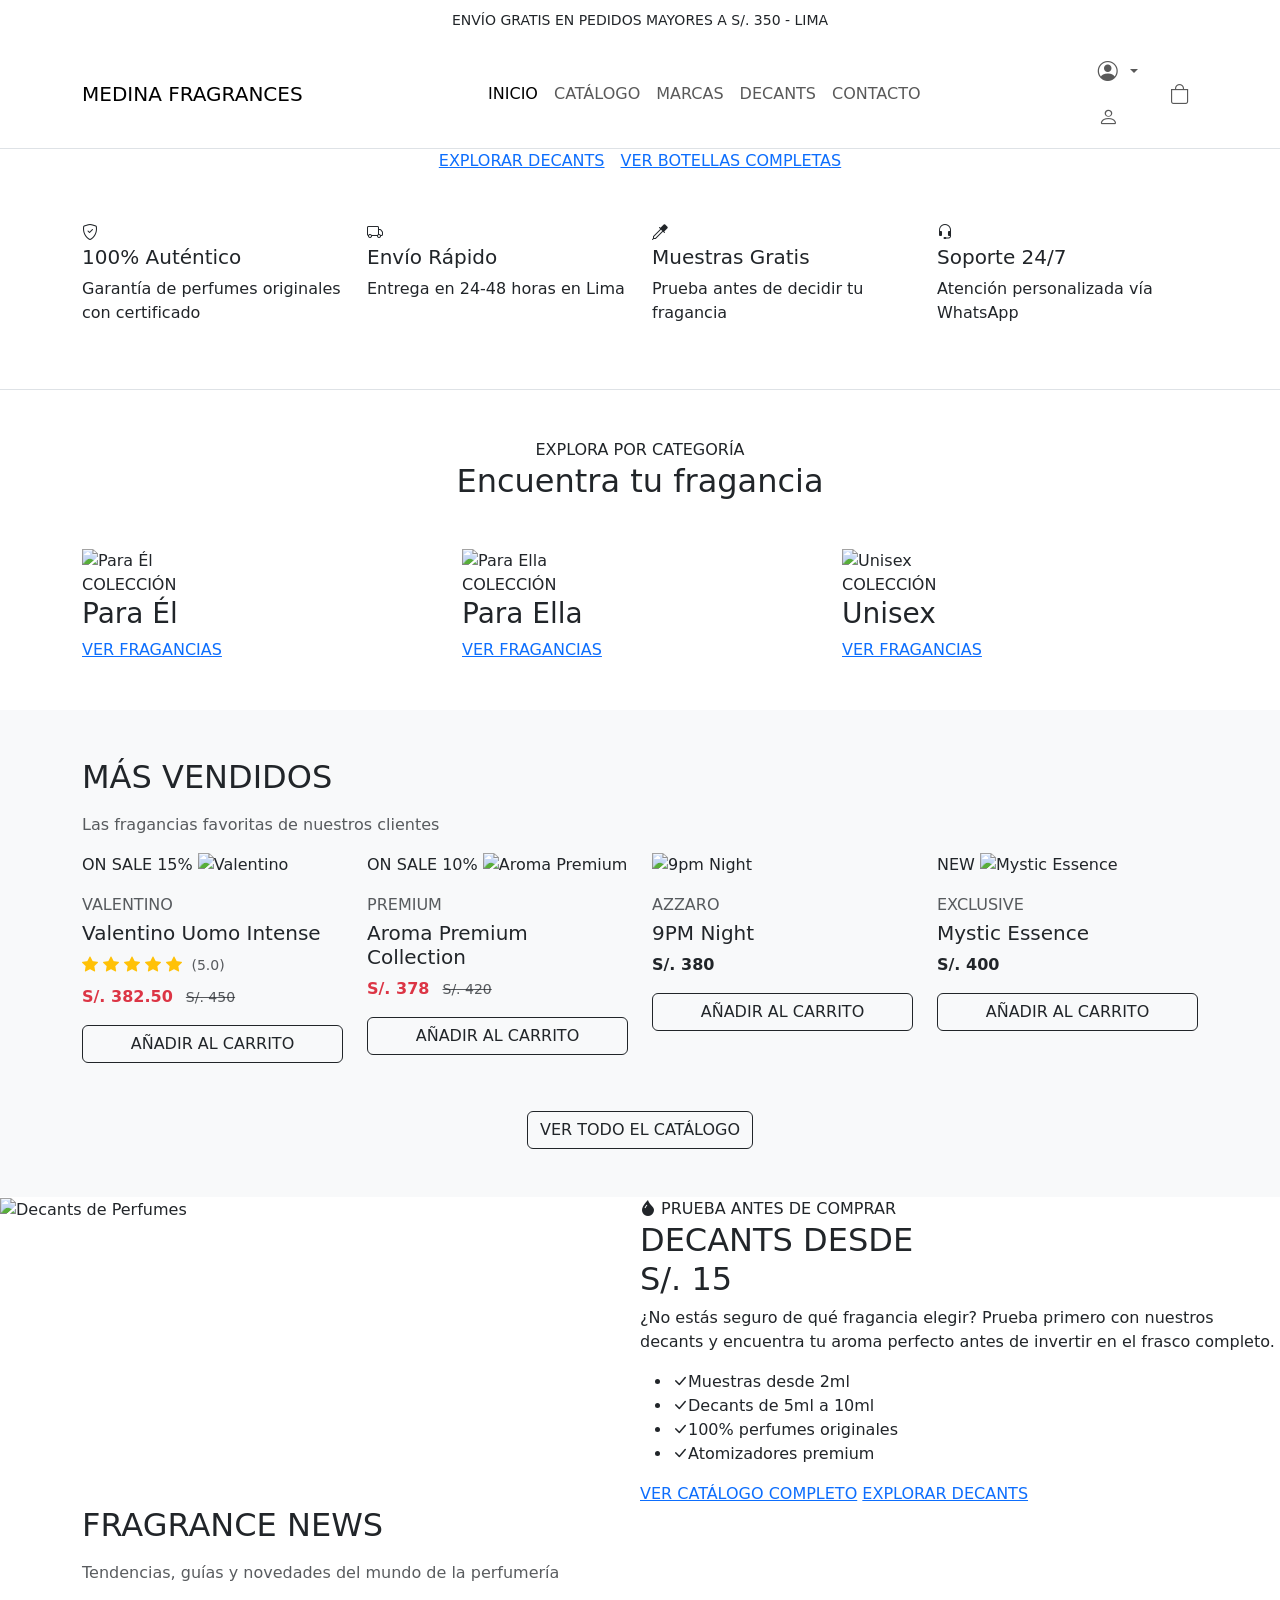
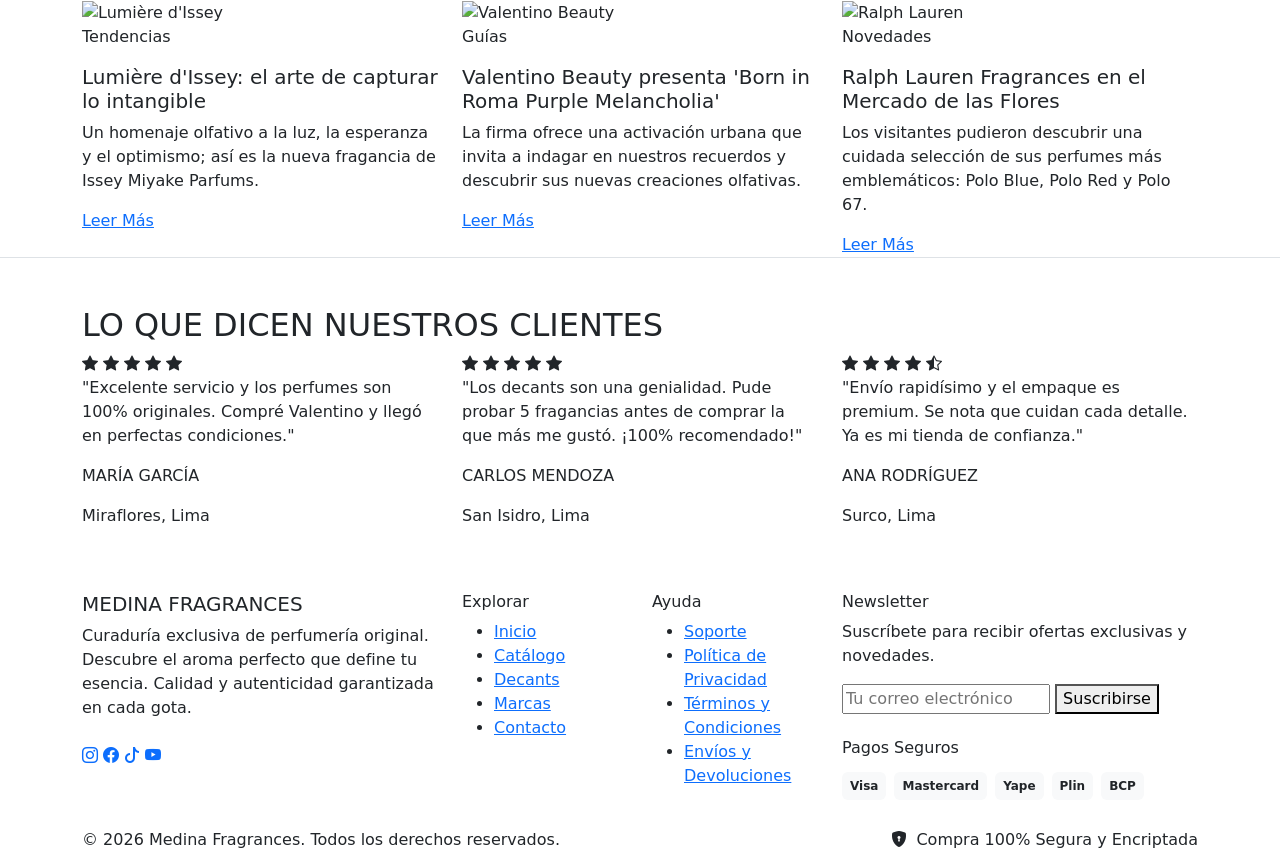
==== commit 5056267e: "Pagina principal mejorado" ====
--- a/src/main/resources/templates/home/index.html
+++ b/src/main/resources/templates/home/index.html
@@ -1,814 +1,599 @@
-<!doctype html>
+<!DOCTYPE html>
 <html lang="es" xmlns:th="http://www.thymeleaf.org">
-  <head>
-    <meta charset="UTF-8" />
-    <meta name="viewport" content="width=device-width, initial-scale=1.0" />
+<head>
+    <meta charset="UTF-8">
+    <meta name="viewport" content="width=device-width, initial-scale=1.0">
     <title>Medina Fragrances - Inicio</title>
-    <meta
-      name="description"
-      content="Curaduría exclusiva de perfumería original. Descubre fragancias premium, decants y las mejores marcas en Medina Fragrances."
-    />
-    <meta
-      name="keywords"
-      content="perfumes, fragancias, decants, marcas premium, Medina Fragrances"
-    />
-    <link
-      rel="icon"
-      href="data:image/svg+xml,<svg xmlns='http://www.w3.org/2000/svg' viewBox='0 0 100 100'><text y='.9em' font-size='90'>💧</text></svg>"
-    />
-
+    <meta name="description" content="Curaduría exclusiva de perfumería original. Descubre fragancias premium, decants y las mejores marcas en Medina Fragrances.">
+    <meta name="keywords" content="perfumes, fragancias, decants, marcas premium, Medina Fragrances">
+    <link rel="icon" href="data:image/svg+xml,<svg xmlns='http://www.w3.org/2000/svg' viewBox='0 0 100 100'><text y='.9em' font-size='90'>💧</text></svg>">
+    
     <!-- Google Fonts -->
-    <link rel="preconnect" href="https://fonts.googleapis.com" />
-    <link rel="preconnect" href="https://fonts.gstatic.com" crossorigin />
-    <link
-      href="https://fonts.googleapis.com/css2?family=Montserrat:wght@300;400;500;600;700&family=Playfair+Display:wght@400;500;600;700&display=swap"
-      rel="stylesheet"
-    />
-    <link
-      href="https://cdn.jsdelivr.net/npm/bootstrap@5.3.8/dist/css/bootstrap.min.css"
-      rel="stylesheet"
-    />
-    <link
-      rel="stylesheet"
-      href="https://cdn.jsdelivr.net/npm/bootstrap-icons@1.13.1/font/bootstrap-icons.min.css"
-    />
-    <link rel="stylesheet" href="css/Styles.css" />
-  </head>
-  <body id="top">
-    <!-- Top Bar -->
-    <div class="top-bar text-center py-2">
-      <small>ENVÍO GRATIS EN PEDIDOS MAYORES A S/. 350 - LIMA</small>
-    </div>
-
-    <!-- Navbar -->
-    <nav
-      class="navbar navbar-expand-lg navbar-light bg-white sticky-top border-bottom"
-    >
-      <div class="container">
-        <a class="navbar-brand" href="index.html">
-          <span class="brand-name">MEDINA FRAGRANCES</span>
+    <link rel="preconnect" href="https://fonts.googleapis.com">
+    <link rel="preconnect" href="https://fonts.gstatic.com" crossorigin>
+    <link href="https://fonts.googleapis.com/css2?family=Montserrat:wght@300;400;500;600;700&family=Playfair+Display:wght@400;500;600;700&display=swap" rel="stylesheet">
+    <link href="https://cdn.jsdelivr.net/npm/bootstrap@5.3.8/dist/css/bootstrap.min.css" rel="stylesheet">
+    <link rel="stylesheet" href="https://cdn.jsdelivr.net/npm/bootstrap-icons@1.13.1/font/bootstrap-icons.min.css">
+    <link rel="stylesheet" href="css/Styles.css">
+    
+</head>
+<body id="top">
+
+  <!-- Top Bar -->
+  <div class="top-bar text-center py-2">
+    <small>ENVÍO GRATIS EN PEDIDOS MAYORES A S/. 350 - LIMA</small>
+  </div>
+
+  <!-- Navbar -->
+  <nav class="navbar navbar-expand-lg navbar-light bg-white sticky-top border-bottom">
+    <div class="container">
+      <a class="navbar-brand" href="index.html">
+        <span class="brand-name">MEDINA FRAGRANCES</span>
+      </a>
+      <button class="navbar-toggler" type="button" data-bs-toggle="collapse" data-bs-target="#navbarNav">
+        <span class="navbar-toggler-icon"></span>
+      </button>
+      <div class="collapse navbar-collapse justify-content-center" id="navbarNav">
+        <ul class="navbar-nav">
+          <li class="nav-item"><a class="nav-link active" href="index.html">INICIO</a></li>
+          <li class="nav-item"><a class="nav-link" href="/catalogo">CATÁLOGO</a></li>
+          <li class="nav-item"><a class="nav-link" href="marcas.html">MARCAS</a></li>
+          <li class="nav-item"><a class="nav-link" href="decants.html">DECANTS</a></li>
+          <li class="nav-item"><a class="nav-link" href="contacto.html">CONTACTO</a></li>
+        </ul>
+      </div>
+      <div class="navbar-nav flex-row gap-3 align-items-center">
+        <!-- Usuario: si hay sesion muestra nombre + dropdown, si no muestra icono login -->
+        <div class="user-menu" xmlns:th="http://www.thymeleaf.org">
+
+          <!-- Logueado: dropdown con nombre y cerrar sesion -->
+          <div th:if="${nombreUsuario != null}" class="dropdown">
+            <a class="nav-link px-2 d-flex align-items-center gap-1 dropdown-toggle"
+               href="#" role="button" data-bs-toggle="dropdown" aria-expanded="false">
+              <i class="bi bi-person-circle fs-5"></i>
+              <span class="small fw-semibold" th:text="${nombreUsuario}"></span>
+            </a>
+            <ul class="dropdown-menu dropdown-menu-end shadow border-0 rounded-0">
+              <li th:if="${esAdmin}">
+                <a class="dropdown-item" th:href="@{/admin}">
+                  <i class="bi bi-speedometer2 me-2"></i>Panel de control
+                </a>
+              </li>
+              <li th:if="${esAdmin}"><hr class="dropdown-divider"></li>
+              <li>
+                <a class="dropdown-item text-danger" href="/cerrar-sesion">
+                  <i class="bi bi-box-arrow-right me-2"></i>Cerrar sesión
+                </a>
+              </li>
+            </ul>
+          </div>
+
+          <!-- No logueado: icono que va al login -->
+          <a th:if="${nombreUsuario == null}" class="nav-link px-2" href="/login">
+            <i class="bi bi-person fs-5"></i>
+          </a>
+
+        </div>
+        <a class="nav-link position-relative" href="#" data-bs-toggle="offcanvas" data-bs-target="#cartOffcanvas">
+          <i class="bi bi-bag fs-5"></i>
+          <span class="cart-counter position-absolute top-0 start-100 translate-middle badge rounded-pill bg-danger" style="font-size: 0.6rem; display: none;">0</span>
         </a>
-        <button
-          class="navbar-toggler"
-          type="button"
-          data-bs-toggle="collapse"
-          data-bs-target="#navbarNav"
-        >
-          <span class="navbar-toggler-icon"></span>
-        </button>
-        <div
-          class="collapse navbar-collapse justify-content-center"
-          id="navbarNav"
-        >
-          <ul class="navbar-nav">
-            <li class="nav-item">
-              <a class="nav-link active" href="index.html">INICIO</a>
-            </li>
-            <li class="nav-item">
-              <a class="nav-link" href="/catalogo">CATÁLOGO</a>
-            </li>
-            <li class="nav-item">
-              <a class="nav-link" href="marcas.html">MARCAS</a>
-            </li>
-            <li class="nav-item">
-              <a class="nav-link" href="decants.html">DECANTS</a>
-            </li>
-            <li class="nav-item">
-              <a class="nav-link" href="contacto.html">CONTACTO</a>
-            </li>
-          </ul>
-        </div>
-        <div class="navbar-nav flex-row gap-3 align-items-center">
-          <!-- Usuario: si hay sesion muestra nombre + dropdown, si no muestra icono login -->
-          <div class="user-menu" xmlns:th="http://www.thymeleaf.org">
-            <!-- Logueado: dropdown con nombre y cerrar sesion -->
-            <div th:if="${nombreUsuario != null}" class="dropdown">
-              <a
-                class="nav-link px-2 d-flex align-items-center gap-1 dropdown-toggle"
-                href="#"
-                role="button"
-                data-bs-toggle="dropdown"
-                aria-expanded="false"
-              >
-                <i class="bi bi-person-circle fs-5"></i>
-                <span
-                  class="small fw-semibold"
-                  th:text="${nombreUsuario}"
-                ></span>
-              </a>
-              <ul
-                class="dropdown-menu dropdown-menu-end shadow border-0 rounded-0"
-              >
-                <li th:if="${esAdmin}">
-                  <a class="dropdown-item" th:href="@{/admin}">
-                    <i class="bi bi-speedometer2 me-2"></i>Panel de control
-                  </a>
-                </li>
-                <li th:if="${esAdmin}"><hr class="dropdown-divider" /></li>
-                <li>
-                  <a class="dropdown-item" th:href="@{/usuario}">
-                    <i class="bi bi-person-circle me-2"></i>Mi cuenta
-                  </a>
-                </li>
-                <li>
-                  <a class="dropdown-item" th:href="@{/usuario/pedidos}">
-                    <i class="bi bi-receipt me-2"></i>Mis pedidos
-                  </a>
-                </li>
-                <li>
-                  <a class="dropdown-item" th:href="@{/usuario/perfil}">
-                    <i class="bi bi-person-gear me-2"></i>Mi perfil
-                  </a>
-                </li>
-                <li><hr class="dropdown-divider" /></li>
-                <li>
-                  <a class="dropdown-item text-danger" href="/cerrar-sesion">
-                    <i class="bi bi-box-arrow-right me-2"></i>Cerrar sesión
-                  </a>
-                </li>
-              </ul>
-            </div>
-
-            <!-- No logueado: icono que va al login -->
-            <a
-              th:if="${nombreUsuario == null}"
-              class="nav-link px-2"
-              href="/login"
-            >
-              <i class="bi bi-person fs-5"></i>
-            </a>
-          </div>
-          <a
-            class="nav-link position-relative"
-            href="#"
-            data-bs-toggle="offcanvas"
-            data-bs-target="#cartOffcanvas"
-          >
-            <i class="bi bi-bag fs-5"></i>
-            <span
-              class="cart-counter position-absolute top-0 start-100 translate-middle badge rounded-pill bg-danger"
-              style="font-size: 0.6rem; display: none"
-              >0</span
-            >
-          </a>
-        </div>
-      </div>
-    </nav>
-
-    <!-- =========================================
+      </div>
+    </div>
+  </nav>
+
+  <!-- =========================================
        HERO SECTION
        ========================================= -->
-    <section class="hero-section">
-      <div class="container">
-        <div
-          class="hero-banner-actions d-flex flex-column flex-sm-row gap-3 justify-content-center align-items-center"
-        >
-          <a th:href="@{/decants}" class="btn-banner-decants"
-            >EXPLORAR DECANTS</a
-          >
-          <a th:href="@{/catalogo}" class="btn-banner-catalogo"
-            >VER BOTELLAS COMPLETAS</a
-          >
-        </div>
-      </div>
-    </section>
-
-    <!-- =========================================
+  <section class="hero-section">
+    <div class="container">
+      <div class="hero-banner-actions d-flex flex-column flex-sm-row gap-3 justify-content-center align-items-center">
+        <a th:href="@{/decants}" class="btn-banner-decants">EXPLORAR DECANTS</a>
+        <a th:href="@{/catalogo}" class="btn-banner-catalogo">VER BOTELLAS COMPLETAS</a>
+      </div>
+    </div>
+  </section>
+
+  <!-- =========================================
        CARACTERÍSTICAS / FEATURES
        ========================================= -->
-    <section class="py-5 border-bottom" id="features">
-      <div class="container">
-        <div class="row">
-          <div class="col-lg-3 col-md-6">
-            <div class="feature-box">
-              <i class="bi bi-shield-check"></i>
-              <h5>100% Auténtico</h5>
-              <p>Garantía de perfumes originales con certificado</p>
-            </div>
-          </div>
-          <div class="col-lg-3 col-md-6">
-            <div class="feature-box">
-              <i class="bi bi-truck"></i>
-              <h5>Envío Rápido</h5>
-              <p>Entrega en 24-48 horas en Lima</p>
-            </div>
-          </div>
-          <div class="col-lg-3 col-md-6">
-            <div class="feature-box">
-              <i class="bi bi-eyedropper"></i>
-              <h5>Muestras Gratis</h5>
-              <p>Prueba antes de decidir tu fragancia</p>
-            </div>
-          </div>
-          <div class="col-lg-3 col-md-6">
-            <div class="feature-box">
-              <i class="bi bi-headset"></i>
-              <h5>Soporte 24/7</h5>
-              <p>Atención personalizada vía WhatsApp</p>
-            </div>
-          </div>
-        </div>
-      </div>
-    </section>
-
-    <!-- =========================================
+  <section class="py-5 border-bottom" id="features">
+    <div class="container">
+      <div class="row">
+        <div class="col-lg-3 col-md-6">
+          <div class="feature-box">
+            <i class="bi bi-shield-check"></i>
+            <h5>100% Auténtico</h5>
+            <p>Garantía de perfumes originales con certificado</p>
+          </div>
+        </div>
+        <div class="col-lg-3 col-md-6">
+          <div class="feature-box">
+            <i class="bi bi-truck"></i>
+            <h5>Envío Rápido</h5>
+            <p>Entrega en 24-48 horas en Lima</p>
+          </div>
+        </div>
+        <div class="col-lg-3 col-md-6">
+          <div class="feature-box">
+            <i class="bi bi-eyedropper"></i>
+            <h5>Muestras Gratis</h5>
+            <p>Prueba antes de decidir tu fragancia</p>
+          </div>
+        </div>
+        <div class="col-lg-3 col-md-6">
+          <div class="feature-box">
+            <i class="bi bi-headset"></i>
+            <h5>Soporte 24/7</h5>
+            <p>Atención personalizada vía WhatsApp</p>
+          </div>
+        </div>
+      </div>
+    </div>
+  </section>
+
+<!-- =========================================
      CATEGORÍAS VISUALES 
      ========================================= -->
-    <section class="categories-section py-5">
-      <div class="container-fluid px-0">
-        <div class="row g-0">
-          <!-- Categoría 1: Para Él -->
-          <div class="col-lg-4 col-md-12">
-            <div class="category-panel">
-              <div class="category-image">
-                <!-- CAMBIAR IMAGEN: Coloca tu imagen aquí -->
-                <img src="img/Perfumes-1.jpg" alt="Para Él" />
-              </div>
-              <div class="category-overlay"></div>
-              <div class="category-content">
-                <h3 class="category-title">PARA ÉL</h3>
-                <p class="category-subtitle">Fragancias masculinas premium</p>
-                <a href="/catalogo" class="category-btn">VER COLECCIÓN</a>
-              </div>
-            </div>
-          </div>
-
-          <!-- Categoría 2: Para Ella -->
-          <div class="col-lg-4 col-md-12">
-            <div class="category-panel">
-              <div class="category-image">
-                <!-- CAMBIAR IMAGEN: Coloca tu imagen aquí -->
-                <img
-                  src="https://images.unsplash.com/photo-1588405748880-12d1d2a59f75?w=800&q=80"
-                  alt="Para Ella"
-                />
-              </div>
-              <div class="category-overlay"></div>
-              <div class="category-content">
-                <h3 class="category-title">PARA ELLA</h3>
-                <p class="category-subtitle">Aromas femeninos exclusivos</p>
-                <a href="/catalogo" class="category-btn">VER COLECCIÓN</a>
-              </div>
-            </div>
-          </div>
-
-          <!-- Categoría 3: Unisex -->
-          <div class="col-lg-4 col-md-12">
-            <div class="category-panel">
-              <div class="category-image">
-                <!-- CAMBIAR IMAGEN: Coloca tu imagen aquí -->
-                <img
-                  src="https://images.unsplash.com/photo-1615634260167-c8cdede054de?w=800&q=80"
-                  alt="Unisex"
-                />
-              </div>
-              <div class="category-overlay"></div>
-              <div class="category-content">
-                <h3 class="category-title">UNISEX</h3>
-                <p class="category-subtitle">Fragancias para todos</p>
-                <a href="/catalogo" class="category-btn">VER COLECCIÓN</a>
-              </div>
-            </div>
-          </div>
-        </div>
-      </div>
-    </section>
-
-    <!-- =========================================
+<section class="categories-section py-5">
+  <div class="container">
+    <div class="text-center mb-5">
+      <span class="category-kicker">EXPLORA POR CATEGORÍA</span>
+      <h2 class="category-main-title">Encuentra tu fragancia</h2>
+    </div>
+
+    <div class="row g-4">
+      <!-- Categoría 1: Para Él -->
+      <div class="col-lg-4 col-md-4">
+        <div class="category-card">
+          <img src="img/Perfumes-1.jpg" alt="Para Él" class="category-card-img">
+          <div class="category-card-overlay"></div>
+          <span class="category-card-kicker">COLECCIÓN</span>
+          <div class="category-card-bottom">
+            <h3 class="category-card-title">Para Él</h3>
+            <a th:href="@{/catalogo(categoria='Para Él')}" href="/catalogo" class="btn-category-gold">VER FRAGANCIAS</a>
+          </div>
+        </div>
+      </div>
+
+      <!-- Categoría 2: Para Ella -->
+      <div class="col-lg-4 col-md-4">
+        <div class="category-card">
+          <img src="https://images.unsplash.com/photo-1588405748880-12d1d2a59f75?w=800&q=80" alt="Para Ella" class="category-card-img">
+          <div class="category-card-overlay"></div>
+          <span class="category-card-kicker">COLECCIÓN</span>
+          <div class="category-card-bottom">
+            <h3 class="category-card-title">Para Ella</h3>
+            <a th:href="@{/catalogo(categoria='Para Ella')}" href="/catalogo" class="btn-category-gold">VER FRAGANCIAS</a>
+          </div>
+        </div>
+      </div>
+
+      <!-- Categoría 3: Unisex -->
+      <div class="col-lg-4 col-md-4">
+        <div class="category-card">
+          <img src="https://images.unsplash.com/photo-1615634260167-c8cdede054de?w=800&q=80" alt="Unisex" class="category-card-img">
+          <div class="category-card-overlay"></div>
+          <span class="category-card-kicker">COLECCIÓN</span>
+          <div class="category-card-bottom">
+            <h3 class="category-card-title">Unisex</h3>
+            <a th:href="@{/catalogo(categoria='Unisex')}" href="/catalogo" class="btn-category-gold">VER FRAGANCIAS</a>
+          </div>
+        </div>
+      </div>
+    </div>
+  </div>
+</section>
+
+  <!-- =========================================
        PRODUCTOS DESTACADOS
        ========================================= -->
-    <section class="py-5 bg-light">
-      <div class="container">
-        <div class="section-header">
-          <h2 class="section-title">MÁS VENDIDOS</h2>
-          <div class="section-divider"></div>
-          <p class="text-muted mt-3">
-            Las fragancias favoritas de nuestros clientes
-          </p>
-        </div>
-
-        <div class="row g-4">
-          <!-- Producto 1 -->
-          <div class="col-lg-3 col-md-4 col-sm-6">
-            <div
-              class="product-card"
-              data-id="1"
-              data-name="Valentino Uomo Intense"
-              data-price="450"
-              data-image="img/Valentino Uomo.webp"
-              data-description="Fragancia elegante y sofisticada"
-            >
-              <div class="position-relative">
-                <span class="badge-sale">ON SALE 15%</span>
-                <img
-                  src="img/Valentino Uomo.webp"
-                  class="img-fluid"
-                  alt="Valentino"
-                />
+  <section class="py-5 bg-light">
+    <div class="container">
+      <div class="section-header">
+        <h2 class="section-title">MÁS VENDIDOS</h2>
+        <div class="section-divider"></div>
+        <p class="text-muted mt-3">Las fragancias favoritas de nuestros clientes</p>
+      </div>
+      
+      <div class="row g-4">
+        <!-- Producto 1 -->
+        <div class="col-lg-3 col-md-4 col-sm-6">
+          <div class="product-card" 
+               data-id="1" 
+               data-name="Valentino Uomo Intense" 
+               data-price="450" 
+               data-image="img/Valentino Uomo.webp"
+               data-description="Fragancia elegante y sofisticada">
+            <div class="position-relative">
+              <span class="badge-sale">ON SALE 15%</span>
+              <img src="img/Valentino Uomo.webp" class="img-fluid" alt="Valentino">
+            </div>
+            <div class="product-info mt-3">
+              <p class="brand-name-small text-muted text-uppercase mb-1">Valentino</p>
+              <h5 class="product-name mb-2">Valentino Uomo Intense</h5>
+              <div class="mb-2">
+                <i class="bi bi-star-fill text-warning"></i>
+                <i class="bi bi-star-fill text-warning"></i>
+                <i class="bi bi-star-fill text-warning"></i>
+                <i class="bi bi-star-fill text-warning"></i>
+                <i class="bi bi-star-fill text-warning"></i>
+                <span class="text-muted small ms-1">(5.0)</span>
               </div>
-              <div class="product-info mt-3">
-                <p class="brand-name-small text-muted text-uppercase mb-1">
-                  Valentino
-                </p>
-                <h5 class="product-name mb-2">Valentino Uomo Intense</h5>
-                <div class="mb-2">
-                  <i class="bi bi-star-fill text-warning"></i>
-                  <i class="bi bi-star-fill text-warning"></i>
-                  <i class="bi bi-star-fill text-warning"></i>
-                  <i class="bi bi-star-fill text-warning"></i>
-                  <i class="bi bi-star-fill text-warning"></i>
-                  <span class="text-muted small ms-1">(5.0)</span>
-                </div>
-                <div class="price">
-                  <span class="current-price text-danger fw-bold"
-                    >S/. 382.50</span
-                  >
-                  <span
-                    class="original-price text-muted text-decoration-line-through small ms-2"
-                    >S/. 450</span
-                  >
-                </div>
-                <button class="btn btn-outline-dark w-100 mt-3 btn-add-to-cart">
-                  AÑADIR AL CARRITO
-                </button>
+              <div class="price">
+                <span class="current-price text-danger fw-bold">S/. 382.50</span>
+                <span class="original-price text-muted text-decoration-line-through small ms-2">S/. 450</span>
               </div>
-            </div>
-          </div>
-
-          <!-- Producto 2 -->
-          <div class="col-lg-3 col-md-4 col-sm-6">
-            <div
-              class="product-card"
-              data-id="2"
-              data-name="Aroma Premium Collection"
-              data-price="420"
-              data-image="img/CAROLINA HERRERA GOOD GIRL.webp"
-              data-description="Intensidad y elegancia"
-            >
-              <div class="position-relative">
-                <span class="badge-sale">ON SALE 10%</span>
-                <img
-                  src="img/CAROLINA HERRERA GOOD GIRL.webp"
-                  class="img-fluid"
-                  alt="Aroma Premium"
-                />
+              <button class="btn btn-outline-dark w-100 mt-3 btn-add-to-cart">AÑADIR AL CARRITO</button>
+            </div>
+          </div>
+        </div>
+
+        <!-- Producto 2 -->
+        <div class="col-lg-3 col-md-4 col-sm-6">
+          <div class="product-card" 
+               data-id="2" 
+               data-name="Aroma Premium Collection" 
+               data-price="420" 
+               data-image="img/CAROLINA HERRERA GOOD GIRL.webp"
+               data-description="Intensidad y elegancia">
+            <div class="position-relative">
+              <span class="badge-sale">ON SALE 10%</span>
+              <img src="img/CAROLINA HERRERA GOOD GIRL.webp" class="img-fluid" alt="Aroma Premium">
+            </div>
+            <div class="product-info mt-3">
+              <p class="brand-name-small text-muted text-uppercase mb-1">Premium</p>
+              <h5 class="product-name mb-2">Aroma Premium Collection</h5>
+              <div class="price">
+                <span class="current-price text-danger fw-bold">S/. 378</span>
+                <span class="original-price text-muted text-decoration-line-through small ms-2">S/. 420</span>
               </div>
-              <div class="product-info mt-3">
-                <p class="brand-name-small text-muted text-uppercase mb-1">
-                  Premium
-                </p>
-                <h5 class="product-name mb-2">Aroma Premium Collection</h5>
-                <div class="price">
-                  <span class="current-price text-danger fw-bold">S/. 378</span>
-                  <span
-                    class="original-price text-muted text-decoration-line-through small ms-2"
-                    >S/. 420</span
-                  >
-                </div>
-                <button class="btn btn-outline-dark w-100 mt-3 btn-add-to-cart">
-                  AÑADIR AL CARRITO
-                </button>
+              <button class="btn btn-outline-dark w-100 mt-3 btn-add-to-cart">AÑADIR AL CARRITO</button>
+            </div>
+          </div>
+        </div>
+
+        <!-- Producto 3 -->
+        <div class="col-lg-3 col-md-4 col-sm-6">
+          <div class="product-card" 
+               data-id="3" 
+               data-name="9PM Night" 
+               data-price="380" 
+               data-image="img/JEAN PAUL GAULTIER LE MALE.webp"
+               data-description="Frescura nocturna">
+            <div class="position-relative">
+              <img src="img/JEAN PAUL GAULTIER LE MALE.webp" class="img-fluid" alt="9pm Night">
+            </div>
+            <div class="product-info mt-3">
+              <p class="brand-name-small text-muted text-uppercase mb-1">Azzaro</p>
+              <h5 class="product-name mb-2">9PM Night</h5>
+              <div class="price">
+                <span class="current-price fw-bold">S/. 380</span>
               </div>
-            </div>
-          </div>
-
-          <!-- Producto 3 -->
-          <div class="col-lg-3 col-md-4 col-sm-6">
-            <div
-              class="product-card"
-              data-id="3"
-              data-name="9PM Night"
-              data-price="380"
-              data-image="img/JEAN PAUL GAULTIER LE MALE.webp"
-              data-description="Frescura nocturna"
-            >
-              <div class="position-relative">
-                <img
-                  src="img/JEAN PAUL GAULTIER LE MALE.webp"
-                  class="img-fluid"
-                  alt="9pm Night"
-                />
+              <button class="btn btn-outline-dark w-100 mt-3 btn-add-to-cart">AÑADIR AL CARRITO</button>
+            </div>
+          </div>
+        </div>
+
+        <!-- Producto 4 -->
+        <div class="col-lg-3 col-md-4 col-sm-6">
+          <div class="product-card" 
+               data-id="4" 
+               data-name="Mystic Essence" 
+               data-price="400" 
+               data-image="img/Xerjoff Erba Pura.webp"
+               data-description="Aroma místico">
+            <div class="position-relative">
+              <span class="badge-new">NEW</span>
+              <img src="img/Xerjoff Erba Pura.webp" class="img-fluid" alt="Mystic Essence">
+            </div>
+            <div class="product-info mt-3">
+              <p class="brand-name-small text-muted text-uppercase mb-1">Exclusive</p>
+              <h5 class="product-name mb-2">Mystic Essence</h5>
+              <div class="price">
+                <span class="current-price fw-bold">S/. 400</span>
               </div>
-              <div class="product-info mt-3">
-                <p class="brand-name-small text-muted text-uppercase mb-1">
-                  Azzaro
-                </p>
-                <h5 class="product-name mb-2">9PM Night</h5>
-                <div class="price">
-                  <span class="current-price fw-bold">S/. 380</span>
-                </div>
-                <button class="btn btn-outline-dark w-100 mt-3 btn-add-to-cart">
-                  AÑADIR AL CARRITO
-                </button>
-              </div>
-            </div>
-          </div>
-
-          <!-- Producto 4 -->
-          <div class="col-lg-3 col-md-4 col-sm-6">
-            <div
-              class="product-card"
-              data-id="4"
-              data-name="Mystic Essence"
-              data-price="400"
-              data-image="img/Xerjoff Erba Pura.webp"
-              data-description="Aroma místico"
-            >
-              <div class="position-relative">
-                <span class="badge-new">NEW</span>
-                <img
-                  src="img/Xerjoff Erba Pura.webp"
-                  class="img-fluid"
-                  alt="Mystic Essence"
-                />
-              </div>
-              <div class="product-info mt-3">
-                <p class="brand-name-small text-muted text-uppercase mb-1">
-                  Exclusive
-                </p>
-                <h5 class="product-name mb-2">Mystic Essence</h5>
-                <div class="price">
-                  <span class="current-price fw-bold">S/. 400</span>
-                </div>
-                <button class="btn btn-outline-dark w-100 mt-3 btn-add-to-cart">
-                  AÑADIR AL CARRITO
-                </button>
-              </div>
-            </div>
-          </div>
-        </div>
-
-        <div class="text-center mt-5">
-          <a href="/catalogo" class="btn btn-outline-dark"
-            >VER TODO EL CATÁLOGO</a
-          >
-        </div>
-      </div>
-    </section>
-
-    <!-- =========================================
+              <button class="btn btn-outline-dark w-100 mt-3 btn-add-to-cart">AÑADIR AL CARRITO</button>
+            </div>
+          </div>
+        </div>
+      </div>
+      
+      <div class="text-center mt-5">
+        <a href="/catalogo" class="btn btn-outline-dark">VER TODO EL CATÁLOGO</a>
+      </div>
+    </div>
+  </section>
+
+<!-- =========================================
      BANNER PROMOCIONAL DECANTS 
      ========================================= -->
-    <section class="decants-promo-section">
-      <div class="container-fluid px-0">
-        <div class="row g-0 align-items-center">
-          <!-- Columna de Imagen -->
-          <div class="col-lg-6 p-0">
-            <div class="promo-image-wrapper">
-              <img
-                src="img/Decants - 1.webp"
-                alt="Decants de Perfumes"
-                class="promo-image"
-              />
-              <div class="promo-image-overlay"></div>
-            </div>
-          </div>
-
-          <!-- Columna de Contenido -->
-          <div class="col-lg-6">
-            <div class="promo-content-wrapper">
-              <div class="promo-badge">
-                <i class="bi bi-droplet-fill me-2"></i>PRUEBA ANTES DE COMPRAR
-              </div>
-              <h2 class="promo-title">
-                DECANTS DESDE <span class="text-gold">S/. 15</span>
-              </h2>
-              <p class="promo-text">
-                ¿No estás seguro de qué fragancia elegir? Prueba primero con
-                nuestros decants y encuentra tu aroma perfecto antes de invertir
-                en el frasco completo.
-              </p>
-              <ul class="promo-features">
-                <li>
-                  <i class="bi bi-check-circle-fill me-2"></i>Muestras desde 2ml
-                </li>
-                <li>
-                  <i class="bi bi-check-circle-fill me-2"></i>Decants de 5ml a
-                  10ml
-                </li>
-                <li>
-                  <i class="bi bi-check-circle-fill me-2"></i>100% perfumes
-                  originales
-                </li>
-                <li>
-                  <i class="bi bi-check-circle-fill me-2"></i>Atomizadores
-                  premium
-                </li>
-              </ul>
-              <div class="promo-actions">
-                <a href="decants.html" class="btn btn-promo-primary">
-                  EXPLORAR DECANTS <i class="bi bi-arrow-right ms-2"></i>
-                </a>
-                <a href="/catalogo" class="btn btn-promo-secondary">
-                  VER CATÁLOGO COMPLETO
-                </a>
-              </div>
-            </div>
-          </div>
-        </div>
-      </div>
-    </section>
-
-    <!-- =========================================
+<section class="decants-promo-section">
+  <div class="container-fluid px-0">
+    <div class="row g-0 align-items-stretch">
+      
+      <!-- Columna de Imagen -->
+      <div class="col-lg-6 p-0">
+        <div class="promo-image-wrapper">
+          <img src="img/Decants - 1.webp" alt="Decants de Perfumes" class="promo-image">
+        </div>
+      </div>
+
+      <!-- Columna de Contenido -->
+      <div class="col-lg-6 d-flex align-items-center">
+        <div class="promo-content-wrapper">
+          <div class="decants-badge">
+            <i class="bi bi-droplet-fill"></i>
+            <span>PRUEBA ANTES DE COMPRAR</span>
+          </div>
+          <h2 class="decants-title">
+            DECANTS DESDE<br>
+            <span class="decants-price">S/. 15</span>
+          </h2>
+          <p class="decants-description">
+            ¿No estás seguro de qué fragancia elegir? Prueba primero con nuestros decants y encuentra tu aroma perfecto antes de invertir en el frasco completo.
+          </p>
+          <ul class="decants-features">
+            <li><i class="bi bi-check-lg"></i><span>Muestras desde 2ml</span></li>
+            <li><i class="bi bi-check-lg"></i><span>Decants de 5ml a 10ml</span></li>
+            <li><i class="bi bi-check-lg"></i><span>100% perfumes originales</span></li>
+            <li><i class="bi bi-check-lg"></i><span>Atomizadores premium</span></li>
+          </ul>
+          <div class="decants-actions">
+            <a th:href="@{/catalogo}" href="/catalogo" class="btn-decants-primary">VER CATÁLOGO COMPLETO</a>
+            <a th:href="@{/decants}" href="/decants" class="btn-decants-link">EXPLORAR DECANTS</a>
+          </div>
+        </div>
+      </div>
+
+    </div>
+  </div>
+</section>
+
+  <!-- =========================================
        FRAGRANCE NEWS / BLOG
        ========================================= -->
-    <section class="news-section">
-      <div class="container">
-        <div class="section-header">
-          <h2 class="section-title">FRAGRANCE NEWS</h2>
-          <div class="section-divider"></div>
-          <p class="text-muted mt-3">
-            Tendencias, guías y novedades del mundo de la perfumería
-          </p>
-        </div>
-
-        <div class="row g-4">
-          <!-- Artículo 1 -->
-          <div class="col-lg-4 col-md-6">
-            <div class="news-card">
-              <div class="news-image">
-                <img src="img/NOTICIA 1.webp" alt="Lumière d'Issey" />
-              </div>
-              <div class="news-body">
-                <p class="news-category">Tendencias</p>
-                <h5>Lumière d'Issey: el arte de capturar lo intangible</h5>
-                <p>
-                  Un homenaje olfativo a la luz, la esperanza y el optimismo;
-                  así es la nueva fragancia de Issey Miyake Parfums.
-                </p>
-                <a href="#" class="read-more">Leer Más</a>
-              </div>
-            </div>
-          </div>
-
-          <!-- Artículo 2 -->
-          <div class="col-lg-4 col-md-6">
-            <div class="news-card">
-              <div class="news-image">
-                <img src="img/NOTICIA 2.webp" alt="Valentino Beauty" />
-              </div>
-              <div class="news-body">
-                <p class="news-category">Guías</p>
-                <h5>
-                  Valentino Beauty presenta 'Born in Roma Purple Melancholia'
-                </h5>
-                <p>
-                  La firma ofrece una activación urbana que invita a indagar en
-                  nuestros recuerdos y descubrir sus nuevas creaciones
-                  olfativas.
-                </p>
-                <a href="#" class="read-more">Leer Más</a>
-              </div>
-            </div>
-          </div>
-
-          <!-- Artículo 3 -->
-          <div class="col-lg-4 col-md-6">
-            <div class="news-card">
-              <div class="news-image">
-                <img src="img/NOTICIA 3.webp" alt="Ralph Lauren" />
-              </div>
-              <div class="news-body">
-                <p class="news-category">Novedades</p>
-                <h5>Ralph Lauren Fragrances en el Mercado de las Flores</h5>
-                <p>
-                  Los visitantes pudieron descubrir una cuidada selección de sus
-                  perfumes más emblemáticos: Polo Blue, Polo Red y Polo 67.
-                </p>
-                <a href="#" class="read-more">Leer Más</a>
-              </div>
-            </div>
-          </div>
-        </div>
-      </div>
-    </section>
-
-    <!-- =========================================
+  <section class="news-section">
+    <div class="container">
+      <div class="section-header">
+        <h2 class="section-title">FRAGRANCE NEWS</h2>
+        <div class="section-divider"></div>
+        <p class="text-muted mt-3">Tendencias, guías y novedades del mundo de la perfumería</p>
+      </div>
+      
+      <div class="row g-4">
+        <!-- Artículo 1 -->
+        <div class="col-lg-4 col-md-6">
+          <div class="news-card">
+            <div class="news-image">
+              <img src="img/NOTICIA 1.webp" alt="Lumière d'Issey">
+            </div>
+            <div class="news-body">
+              <p class="news-category">Tendencias</p>
+              <h5>Lumière d'Issey: el arte de capturar lo intangible</h5>
+              <p>Un homenaje olfativo a la luz, la esperanza y el optimismo; así es la nueva fragancia de Issey Miyake Parfums.</p>
+              <a href="#" class="read-more">Leer Más</a>
+            </div>
+          </div>
+        </div>
+
+        <!-- Artículo 2 -->
+        <div class="col-lg-4 col-md-6">
+          <div class="news-card">
+            <div class="news-image">
+              <img src="img/NOTICIA 2.webp" alt="Valentino Beauty">
+            </div>
+            <div class="news-body">
+              <p class="news-category">Guías</p>
+              <h5>Valentino Beauty presenta 'Born in Roma Purple Melancholia'</h5>
+              <p>La firma ofrece una activación urbana que invita a indagar en nuestros recuerdos y descubrir sus nuevas creaciones olfativas.</p>
+              <a href="#" class="read-more">Leer Más</a>
+            </div>
+          </div>
+        </div>
+
+        <!-- Artículo 3 -->
+        <div class="col-lg-4 col-md-6">
+          <div class="news-card">
+            <div class="news-image">
+              <img src="img/NOTICIA 3.webp" alt="Ralph Lauren">
+            </div>
+            <div class="news-body">
+              <p class="news-category">Novedades</p>
+              <h5>Ralph Lauren Fragrances en el Mercado de las Flores</h5>
+              <p>Los visitantes pudieron descubrir una cuidada selección de sus perfumes más emblemáticos: Polo Blue, Polo Red y Polo 67.</p>
+              <a href="#" class="read-more">Leer Más</a>
+            </div>
+          </div>
+        </div>
+      </div> 
+    </div> 
+  </section> 
+
+  <!-- =========================================
        TESTIMONIOS
        ========================================= -->
-    <section class="py-5 border-top">
-      <div class="container">
-        <div class="section-header">
-          <h2 class="section-title">LO QUE DICEN NUESTROS CLIENTES</h2>
-          <div class="section-divider"></div>
-        </div>
-
-        <div class="row g-4">
-          <div class="col-md-4">
-            <div class="testimonial-card">
-              <div class="stars">
-                <i class="bi bi-star-fill"></i>
-                <i class="bi bi-star-fill"></i>
-                <i class="bi bi-star-fill"></i>
-                <i class="bi bi-star-fill"></i>
-                <i class="bi bi-star-fill"></i>
-              </div>
-              <p>
-                "Excelente servicio y los perfumes son 100% originales. Compré
-                Valentino y llegó en perfectas condiciones."
-              </p>
-              <p class="author">MARÍA GARCÍA</p>
-              <p class="location">Miraflores, Lima</p>
-            </div>
-          </div>
-          <div class="col-md-4">
-            <div class="testimonial-card">
-              <div class="stars">
-                <i class="bi bi-star-fill"></i>
-                <i class="bi bi-star-fill"></i>
-                <i class="bi bi-star-fill"></i>
-                <i class="bi bi-star-fill"></i>
-                <i class="bi bi-star-fill"></i>
-              </div>
-              <p>
-                "Los decants son una genialidad. Pude probar 5 fragancias antes
-                de comprar la que más me gustó. ¡100% recomendado!"
-              </p>
-              <p class="author">CARLOS MENDOZA</p>
-              <p class="location">San Isidro, Lima</p>
-            </div>
-          </div>
-          <div class="col-md-4">
-            <div class="testimonial-card">
-              <div class="stars">
-                <i class="bi bi-star-fill"></i>
-                <i class="bi bi-star-fill"></i>
-                <i class="bi bi-star-fill"></i>
-                <i class="bi bi-star-fill"></i>
-                <i class="bi bi-star-half"></i>
-              </div>
-              <p>
-                "Envío rapidísimo y el empaque es premium. Se nota que cuidan
-                cada detalle. Ya es mi tienda de confianza."
-              </p>
-              <p class="author">ANA RODRÍGUEZ</p>
-              <p class="location">Surco, Lima</p>
-            </div>
-          </div>
-        </div>
-      </div>
-    </section>
-
-    <footer class="luxury-footer">
-      <div class="container">
-        <div class="row">
-          <!-- Columna 1: Marca y Descripción -->
-          <div class="col-lg-4 col-md-6 mb-4">
-            <h5>MEDINA FRAGRANCES</h5>
-            <p>
-              Curaduría exclusiva de perfumería original. Descubre el aroma
-              perfecto que define tu esencia. Calidad y autenticidad garantizada
-              en cada gota.
-            </p>
-            <div class="social-icons mt-4">
-              <a href="#"><i class="bi bi-instagram"></i></a>
-              <a href="#"><i class="bi bi-facebook"></i></a>
-              <a href="#"><i class="bi bi-tiktok"></i></a>
-              <a href="#"><i class="bi bi-youtube"></i></a>
-            </div>
-          </div>
-
-          <!-- Columna 2: Enlaces Rápidos -->
-          <div class="col-lg-2 col-md-6 mb-4">
-            <h6>Explorar</h6>
-            <ul>
-              <li><a href="index.html">Inicio</a></li>
-              <li><a href="/catalogo">Catálogo</a></li>
-              <li><a href="decants.html">Decants</a></li>
-              <li><a href="marcas.html">Marcas</a></li>
-              <li><a href="contacto.html">Contacto</a></li>
-            </ul>
-          </div>
-
-          <!-- Columna 3: Ayuda y Legal -->
-          <div class="col-lg-2 col-md-6 mb-4">
-            <h6>Ayuda</h6>
-            <ul>
-              <li><a href="contacto.html">Soporte</a></li>
-              <li><a href="privacidad.html">Política de Privacidad</a></li>
-              <li><a href="terminos.html">Términos y Condiciones</a></li>
-              <li><a href="#">Envíos y Devoluciones</a></li>
-            </ul>
-          </div>
-
-          <!-- Columna 4: Newsletter y Pagos -->
-          <div class="col-lg-4 col-md-6 mb-4">
-            <h6>Newsletter</h6>
-            <p class="mb-3">
-              Suscríbete para recibir ofertas exclusivas y novedades.
-            </p>
-            <form>
-              <input
-                type="email"
-                class="newsletter-input"
-                placeholder="Tu correo electrónico"
-              />
-              <button type="submit" class="btn-subscribe">Suscribirse</button>
-            </form>
-
-            <div class="mt-4">
-              <h6 style="margin-bottom: 15px">Pagos Seguros</h6>
-              <div class="d-flex flex-wrap gap-2">
-                <span class="badge bg-light text-dark p-2">Visa</span>
-                <span class="badge bg-light text-dark p-2">Mastercard</span>
-                <span class="badge bg-light text-dark p-2">Yape</span>
-                <span class="badge bg-light text-dark p-2">Plin</span>
-                <span class="badge bg-light text-dark p-2">BCP</span>
-              </div>
-            </div>
-          </div>
-        </div>
-
-        <!-- Barra de Copyright -->
-        <div class="row copyright-bar align-items-center">
-          <div class="col-md-6 text-center text-md-start">
-            &copy; 2026 Medina Fragrances. Todos los derechos reservados.
-          </div>
-          <div class="col-md-6 text-center text-md-end">
-            <i class="bi bi-shield-lock-fill me-1"></i> Compra 100% Segura y
-            Encriptada
-          </div>
-        </div>
-      </div>
-    </footer>
-
-    <!-- =========================================
+  <section class="py-5 border-top">
+    <div class="container">
+      <div class="section-header">
+        <h2 class="section-title">LO QUE DICEN NUESTROS CLIENTES</h2>
+        <div class="section-divider"></div>
+      </div>
+      
+      <div class="row g-4">
+        <div class="col-md-4">
+          <div class="testimonial-card">
+            <div class="stars">
+              <i class="bi bi-star-fill"></i>
+              <i class="bi bi-star-fill"></i>
+              <i class="bi bi-star-fill"></i>
+              <i class="bi bi-star-fill"></i>
+              <i class="bi bi-star-fill"></i>
+            </div>
+            <p>"Excelente servicio y los perfumes son 100% originales. Compré Valentino y llegó en perfectas condiciones."</p>
+            <p class="author">MARÍA GARCÍA</p>
+            <p class="location">Miraflores, Lima</p>
+          </div>
+        </div>
+        <div class="col-md-4">
+          <div class="testimonial-card">
+            <div class="stars">
+              <i class="bi bi-star-fill"></i>
+              <i class="bi bi-star-fill"></i>
+              <i class="bi bi-star-fill"></i>
+              <i class="bi bi-star-fill"></i>
+              <i class="bi bi-star-fill"></i>
+            </div>
+            <p>"Los decants son una genialidad. Pude probar 5 fragancias antes de comprar la que más me gustó. ¡100% recomendado!"</p>
+            <p class="author">CARLOS MENDOZA</p>
+            <p class="location">San Isidro, Lima</p>
+          </div>
+        </div>
+        <div class="col-md-4">
+          <div class="testimonial-card">
+            <div class="stars">
+              <i class="bi bi-star-fill"></i>
+              <i class="bi bi-star-fill"></i>
+              <i class="bi bi-star-fill"></i>
+              <i class="bi bi-star-fill"></i>
+              <i class="bi bi-star-half"></i>
+            </div>
+            <p>"Envío rapidísimo y el empaque es premium. Se nota que cuidan cada detalle. Ya es mi tienda de confianza."</p>
+            <p class="author">ANA RODRÍGUEZ</p>
+            <p class="location">Surco, Lima</p>
+          </div>
+        </div>
+      </div>
+    </div>
+  </section>
+
+
+<footer class="luxury-footer">
+  <div class="container">
+    <div class="row">
+      
+      <!-- Columna 1: Marca y Descripción -->
+      <div class="col-lg-4 col-md-6 mb-4">
+        <h5>MEDINA FRAGRANCES</h5>
+        <p>Curaduría exclusiva de perfumería original. Descubre el aroma perfecto que define tu esencia. Calidad y autenticidad garantizada en cada gota.</p>
+        <div class="social-icons mt-4">
+          <a href="#"><i class="bi bi-instagram"></i></a>
+          <a href="#"><i class="bi bi-facebook"></i></a>
+          <a href="#"><i class="bi bi-tiktok"></i></a>
+          <a href="#"><i class="bi bi-youtube"></i></a>
+        </div>
+      </div>
+
+      <!-- Columna 2: Enlaces Rápidos -->
+      <div class="col-lg-2 col-md-6 mb-4">
+        <h6>Explorar</h6>
+        <ul>
+          <li><a href="index.html">Inicio</a></li>
+          <li><a href="/catalogo">Catálogo</a></li>
+          <li><a href="decants.html">Decants</a></li>
+          <li><a href="marcas.html">Marcas</a></li>
+          <li><a href="contacto.html">Contacto</a></li>
+        </ul>
+      </div>
+
+      <!-- Columna 3: Ayuda y Legal -->
+      <div class="col-lg-2 col-md-6 mb-4">
+        <h6>Ayuda</h6>
+        <ul>
+          <li><a href="contacto.html">Soporte</a></li>
+          <li><a href="privacidad.html">Política de Privacidad</a></li>
+          <li><a href="terminos.html">Términos y Condiciones</a></li>
+          <li><a href="#">Envíos y Devoluciones</a></li>
+        </ul>
+      </div>
+
+      <!-- Columna 4: Newsletter y Pagos -->
+      <div class="col-lg-4 col-md-6 mb-4">
+        <h6>Newsletter</h6>
+        <p class="mb-3">Suscríbete para recibir ofertas exclusivas y novedades.</p>
+        <form>
+          <input type="email" class="newsletter-input" placeholder="Tu correo electrónico">
+          <button type="submit" class="btn-subscribe">Suscribirse</button>
+        </form>
+        
+        <div class="mt-4">
+          <h6 style="margin-bottom: 15px;">Pagos Seguros</h6>
+          <div class="d-flex flex-wrap gap-2">
+            <span class="badge bg-light text-dark p-2">Visa</span>
+            <span class="badge bg-light text-dark p-2">Mastercard</span>
+            <span class="badge bg-light text-dark p-2">Yape</span>
+            <span class="badge bg-light text-dark p-2">Plin</span>
+            <span class="badge bg-light text-dark p-2">BCP</span>
+          </div>
+        </div>
+      </div>
+    </div>
+
+    <!-- Barra de Copyright -->
+    <div class="row copyright-bar align-items-center">
+      <div class="col-md-6 text-center text-md-start">
+        &copy; 2026 Medina Fragrances. Todos los derechos reservados.
+      </div>
+      <div class="col-md-6 text-center text-md-end">
+        <i class="bi bi-shield-lock-fill me-1"></i> Compra 100% Segura y Encriptada
+      </div>
+    </div>
+  </div>
+</footer>
+
+  <!-- =========================================
        OFFCANVAS DEL CARRITO
        ========================================= -->
-    <div
-      class="offcanvas offcanvas-end"
-      tabindex="-1"
-      id="cartOffcanvas"
-      aria-labelledby="cartOffcanvasLabel"
-    >
-      <div class="offcanvas-header border-bottom">
-        <h5 class="offcanvas-title fw-bold" id="cartOffcanvasLabel">
-          TU CARRITO (<span class="cart-count-text">0</span>)
-        </h5>
-        <button
-          type="button"
-          class="btn-close"
-          data-bs-dismiss="offcanvas"
-          aria-label="Close"
-        ></button>
-      </div>
-
-      <div class="offcanvas-body d-flex flex-column p-0">
-        <div id="offcanvas-cart-items" class="flex-grow-1 overflow-auto p-3">
-          <div class="text-center py-5 text-muted">
-            <i class="bi bi-bag-x display-4 d-block mb-3"></i>
-            <p class="mb-0">Tu carrito está vacío</p>
-            <small>Agrega productos del catálogo</small>
-          </div>
-        </div>
-
-        <div
-          class="border-top p-3 bg-light"
-          id="offcanvas-cart-summary"
-          style="display: none"
-        >
-          <div class="mb-2">
-            <div class="d-flex justify-content-between mb-1">
-              <span class="text-muted">Subtotal</span>
-              <span class="fw-bold" id="offcanvas-subtotal">S/. 0.00</span>
-            </div>
-            <div class="d-flex justify-content-between mb-1">
-              <span class="text-muted">Envío</span>
-              <span class="text-success fw-bold" id="offcanvas-shipping"
-                >GRATIS</span
-              >
-            </div>
-            <small class="text-muted d-block mb-3" id="offcanvas-shipping-msg">
-              ¡Envío gratis en compras mayores a S/. 350!
-            </small>
-          </div>
-
-          <div class="d-flex justify-content-between mb-3 pb-3 border-bottom">
-            <span class="fw-bold fs-5">Total</span>
-            <span class="fw-bold fs-5 text-danger" id="offcanvas-total"
-              >S/. 0.00</span
-            >
-          </div>
-
-          <button
-            class="btn btn-dark w-100 mb-2 py-3 fw-bold"
-            onclick="proceedToCheckout()"
-          >
-            <i class="bi bi-lock me-2"></i>PROCEDER AL PAGO
-          </button>
-
-          <a
-            href="carrito.html"
-            class="text-center d-block text-decoration-none small text-muted"
-          >
-            Ver carrito completo →
-          </a>
-        </div>
-      </div>
-    </div>
-
-    <!-- Scripts -->
-    <script src="https://cdn.jsdelivr.net/npm/bootstrap@5.3.8/dist/js/bootstrap.bundle.min.js"></script>
-    <script src="main/main.js"></script>
-  </body>
+  <div class="offcanvas offcanvas-end" tabindex="-1" id="cartOffcanvas" aria-labelledby="cartOffcanvasLabel">
+    <div class="offcanvas-header border-bottom">
+      <h5 class="offcanvas-title fw-bold" id="cartOffcanvasLabel">
+        TU CARRITO (<span class="cart-count-text">0</span>)
+      </h5>
+      <button type="button" class="btn-close" data-bs-dismiss="offcanvas" aria-label="Close"></button>
+    </div>
+    
+    <div class="offcanvas-body d-flex flex-column p-0">
+      <div id="offcanvas-cart-items" class="flex-grow-1 overflow-auto p-3">
+        <div class="text-center py-5 text-muted">
+          <i class="bi bi-bag-x display-4 d-block mb-3"></i>
+          <p class="mb-0">Tu carrito está vacío</p>
+          <small>Agrega productos del catálogo</small>
+        </div>
+      </div>
+
+      <div class="border-top p-3 bg-light" id="offcanvas-cart-summary" style="display: none;">
+        <div class="mb-2">
+          <div class="d-flex justify-content-between mb-1">
+            <span class="text-muted">Subtotal</span>
+            <span class="fw-bold" id="offcanvas-subtotal">S/. 0.00</span>
+          </div>
+          <div class="d-flex justify-content-between mb-1">
+            <span class="text-muted">Envío</span>
+            <span class="text-success fw-bold" id="offcanvas-shipping">GRATIS</span>
+          </div>
+          <small class="text-muted d-block mb-3" id="offcanvas-shipping-msg">
+            ¡Envío gratis en compras mayores a S/. 350!
+          </small>
+        </div>
+        
+        <div class="d-flex justify-content-between mb-3 pb-3 border-bottom">
+          <span class="fw-bold fs-5">Total</span>
+          <span class="fw-bold fs-5 text-danger" id="offcanvas-total">S/. 0.00</span>
+        </div>
+        
+        <button class="btn btn-dark w-100 mb-2 py-3 fw-bold" onclick="proceedToCheckout()">
+          <i class="bi bi-lock me-2"></i>PROCEDER AL PAGO
+        </button>
+        
+        <a href="carrito.html" class="text-center d-block text-decoration-none small text-muted">
+          Ver carrito completo →
+        </a>
+      </div>
+    </div>
+  </div>
+
+  <!-- Scripts -->
+  <script src="https://cdn.jsdelivr.net/npm/bootstrap@5.3.8/dist/js/bootstrap.bundle.min.js"></script>
+  <script src="main/main.js"></script>
+</body>
 </html>
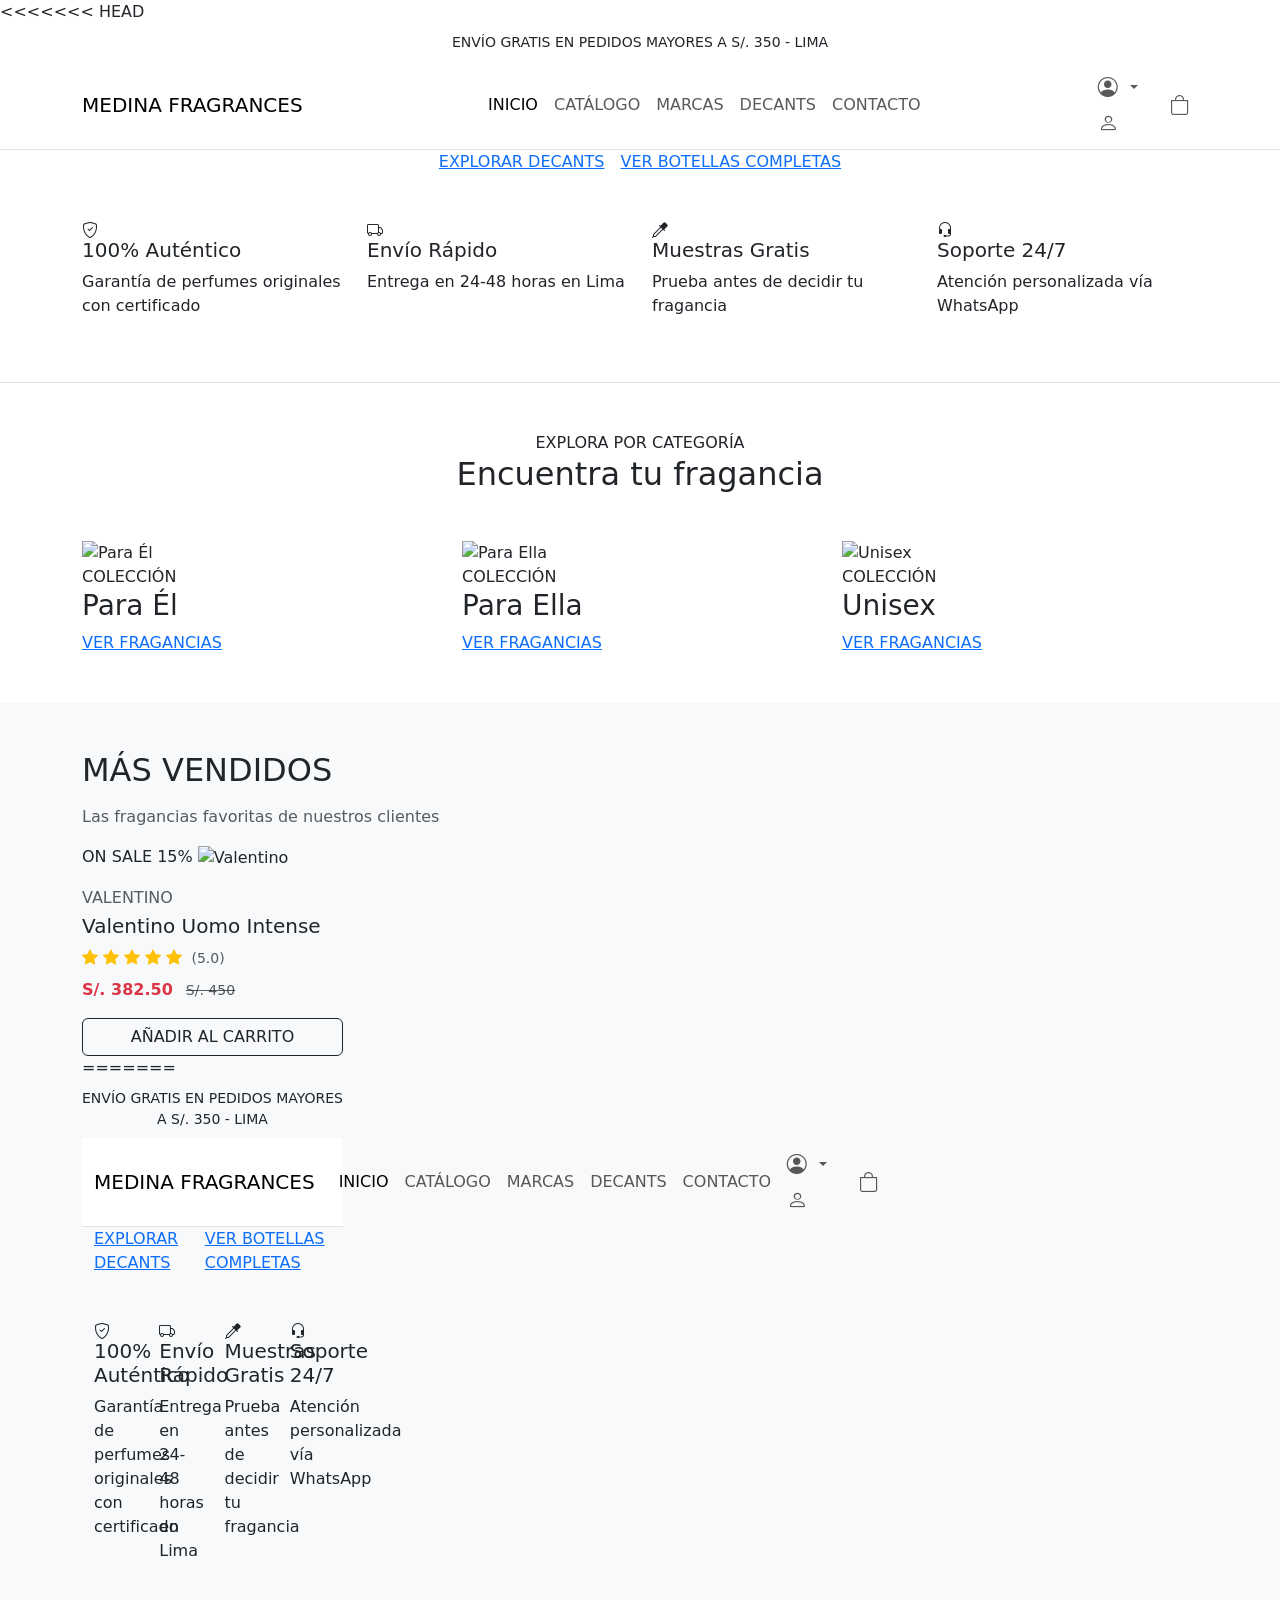
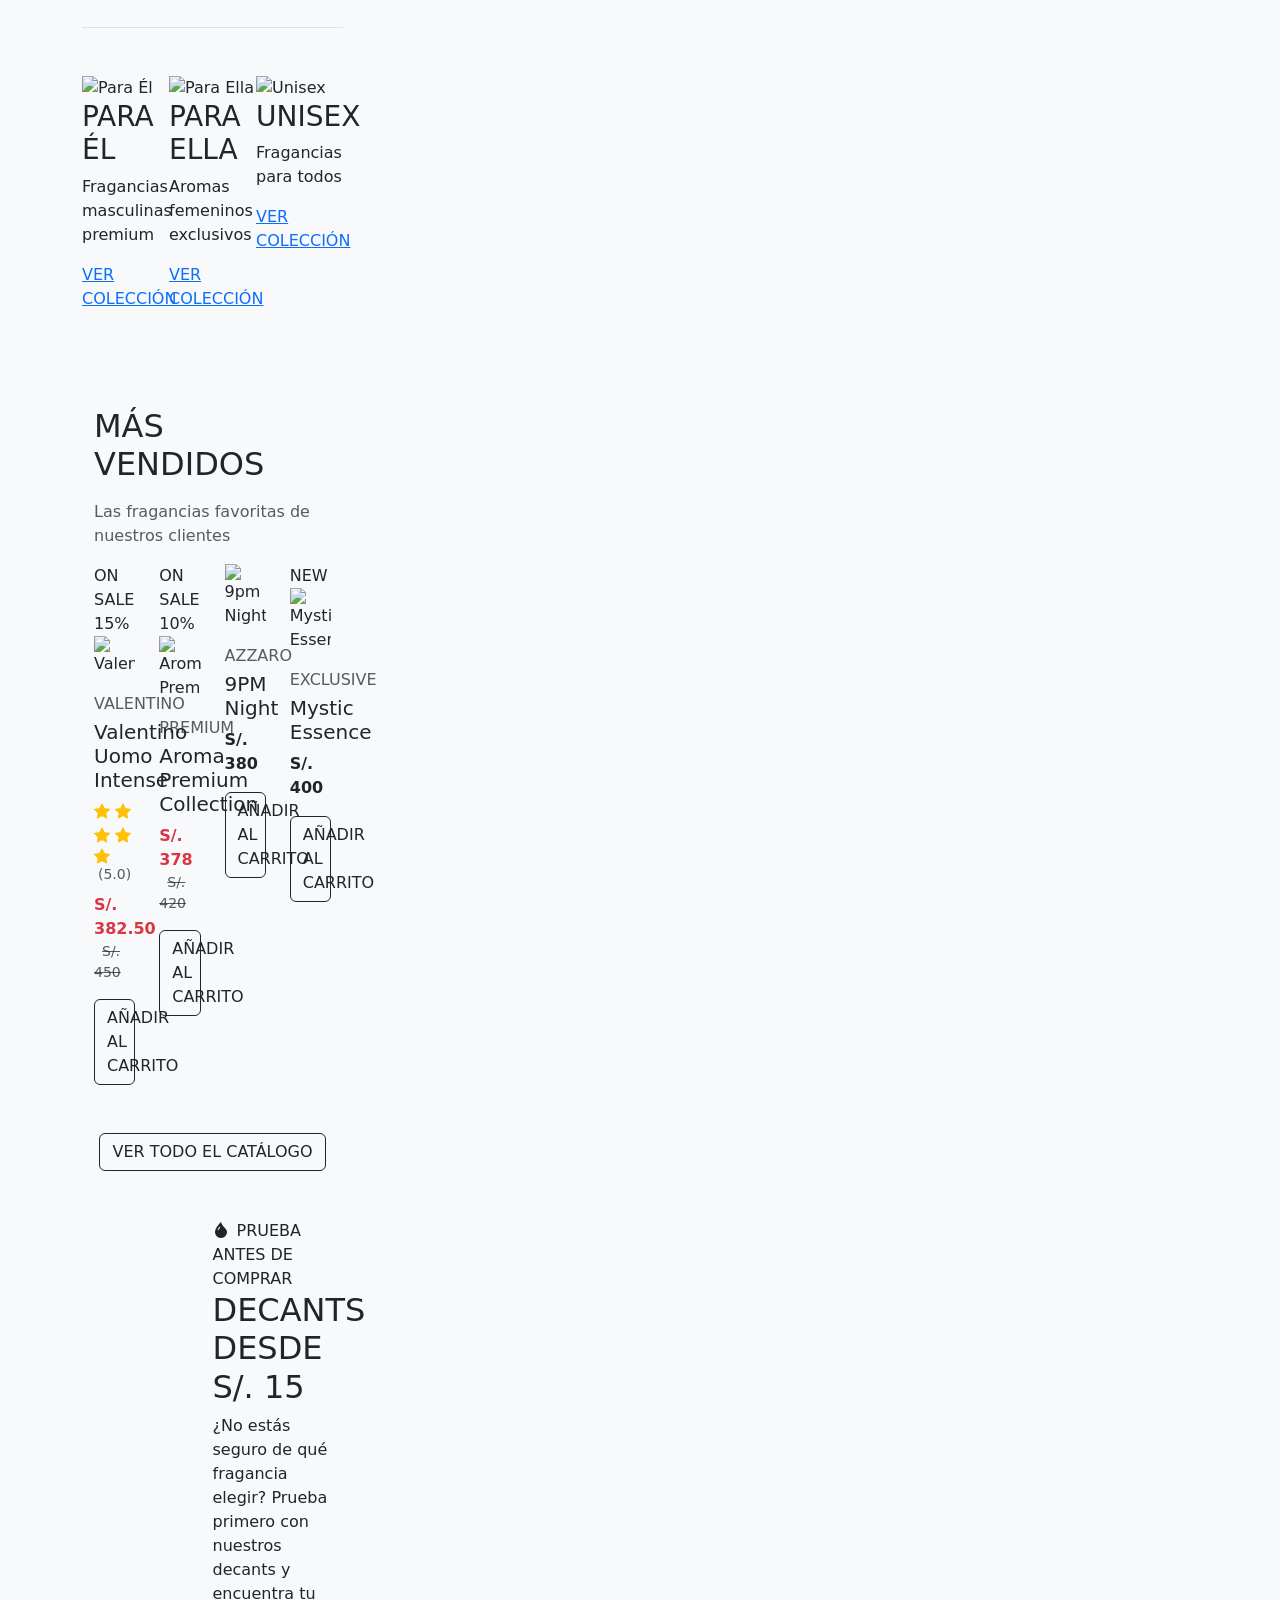
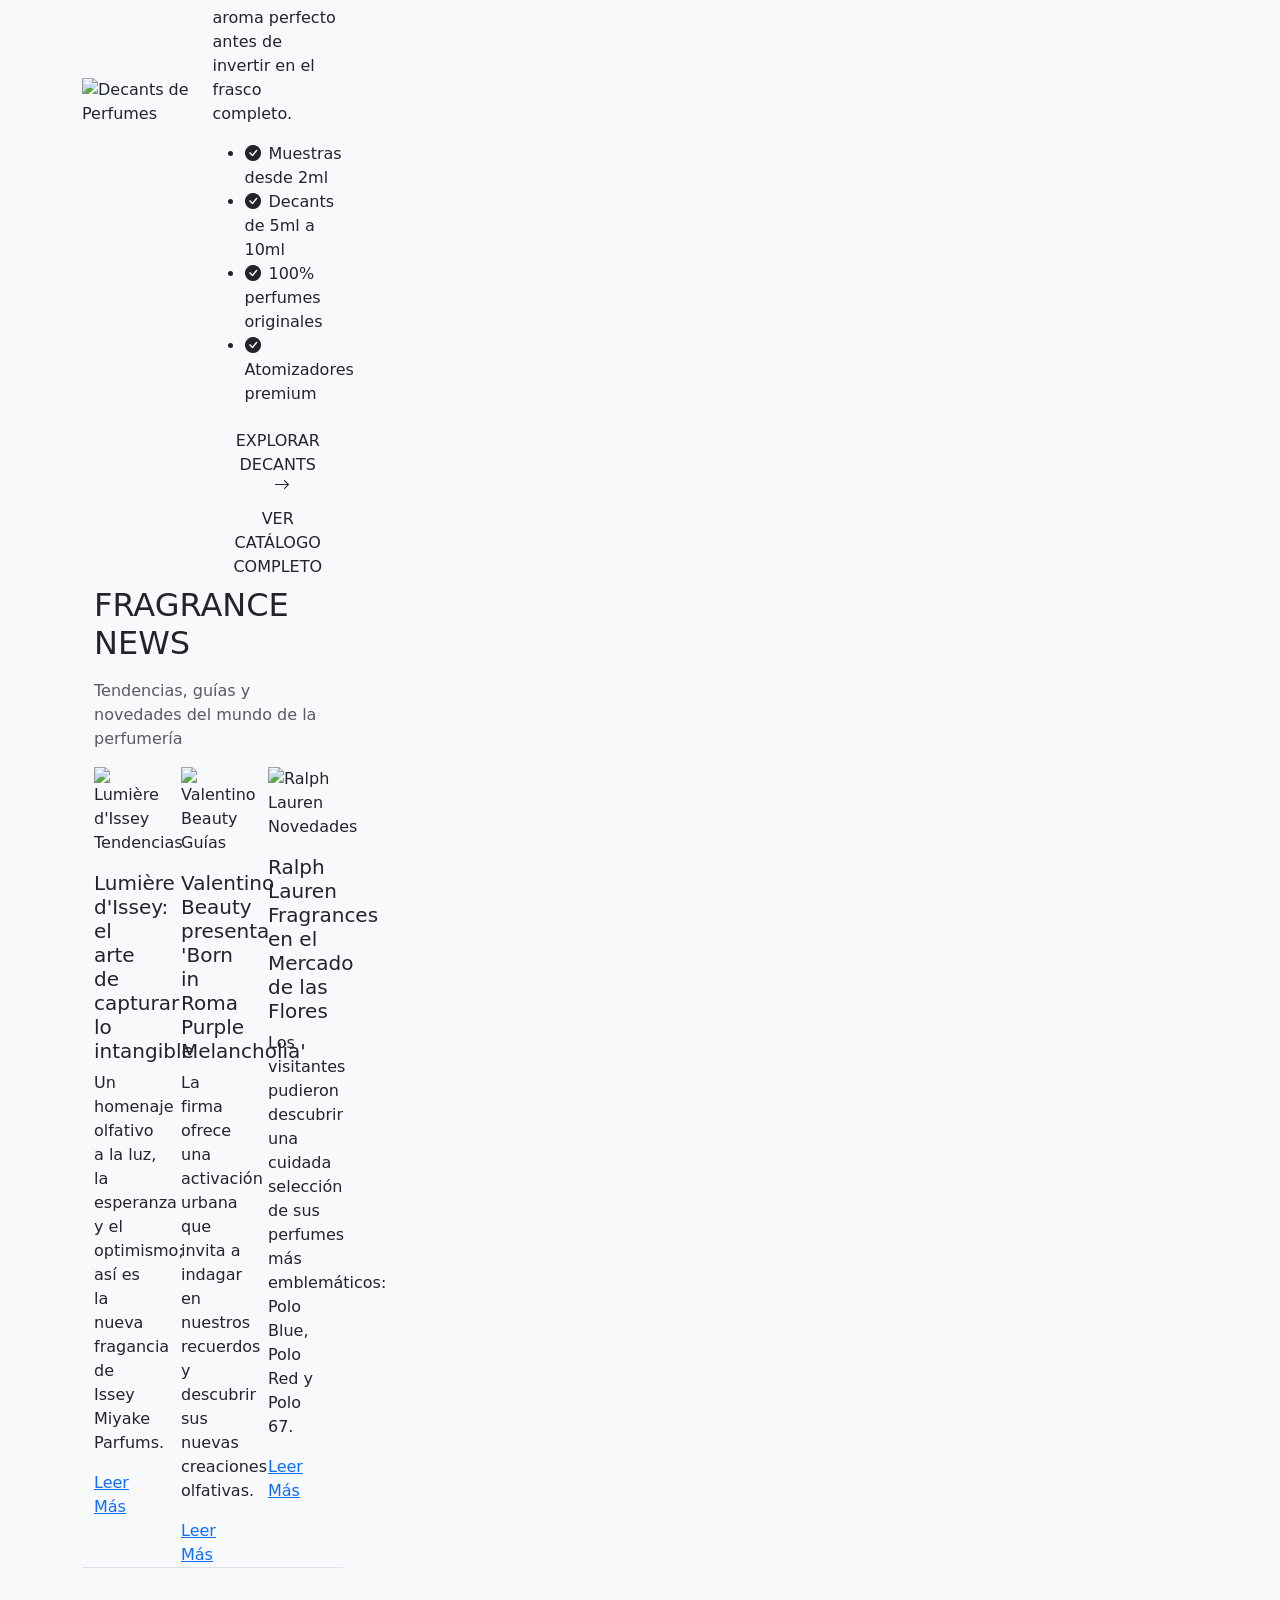
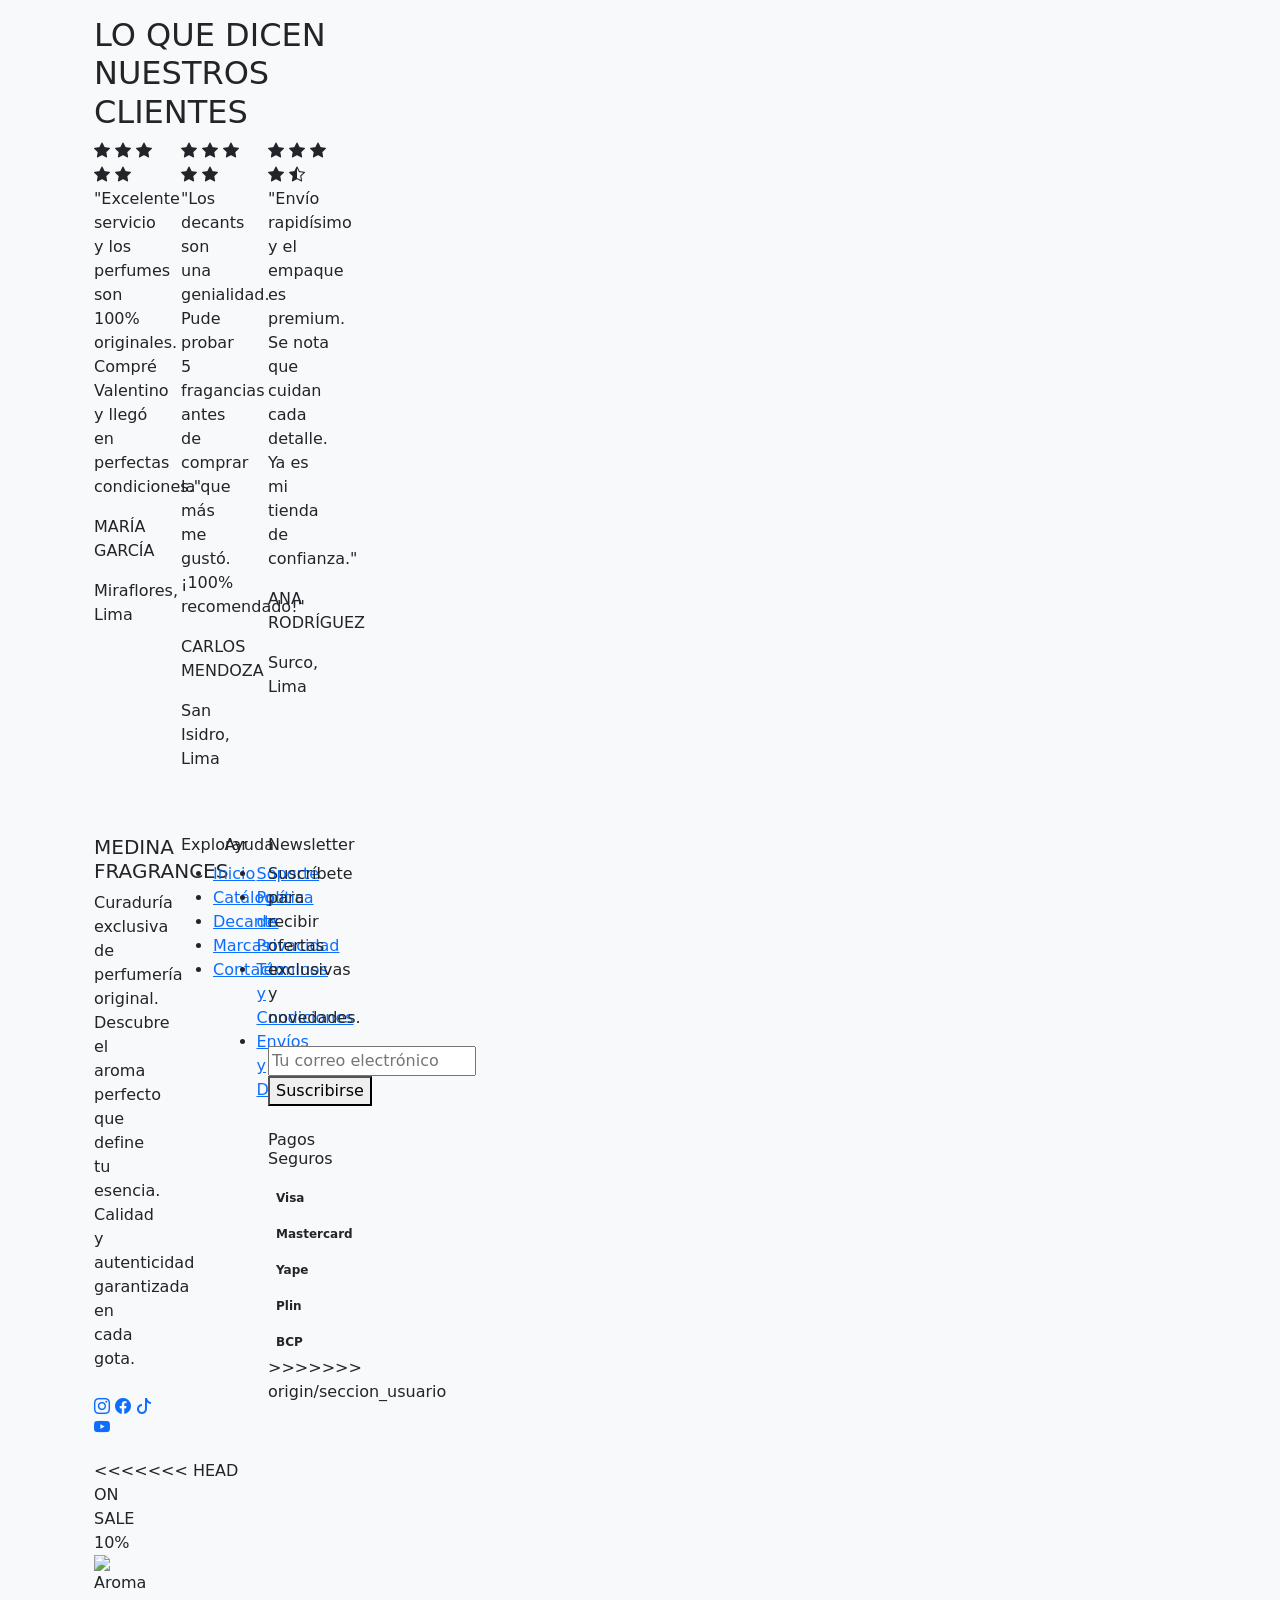
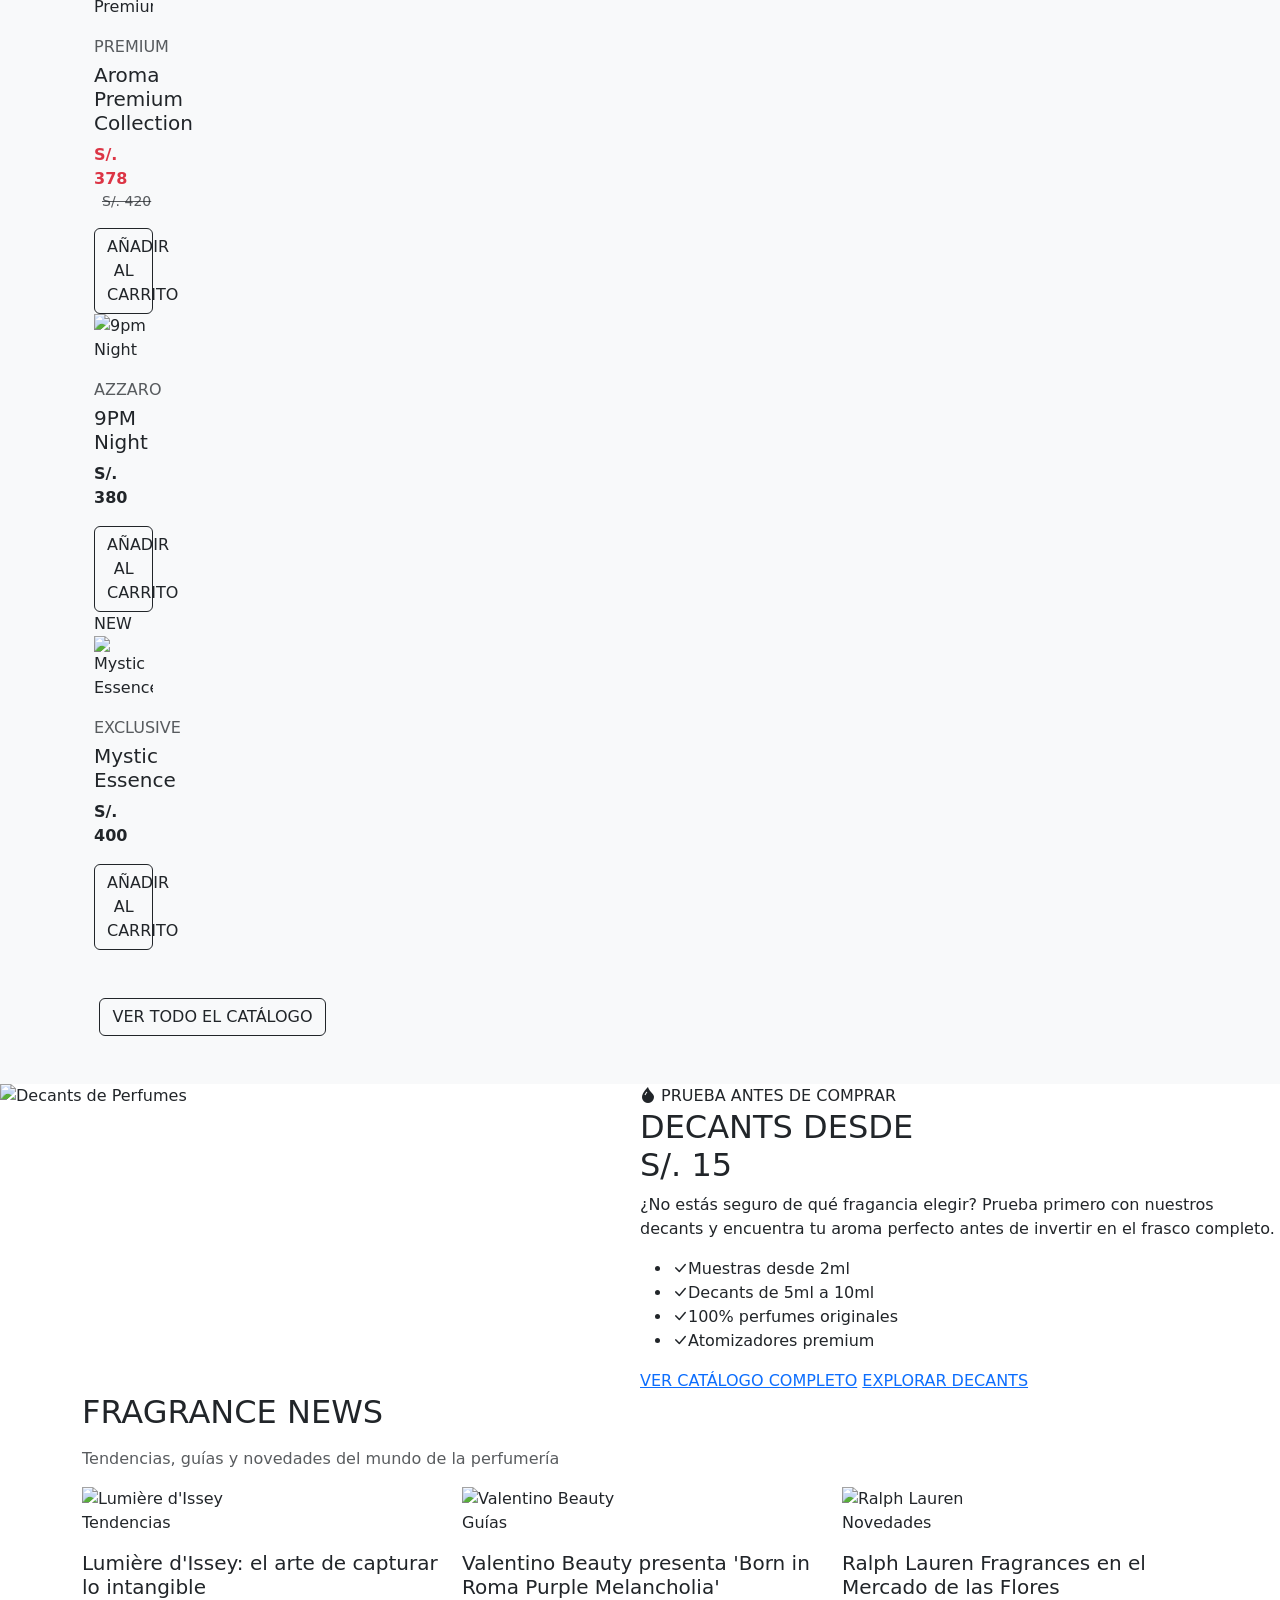
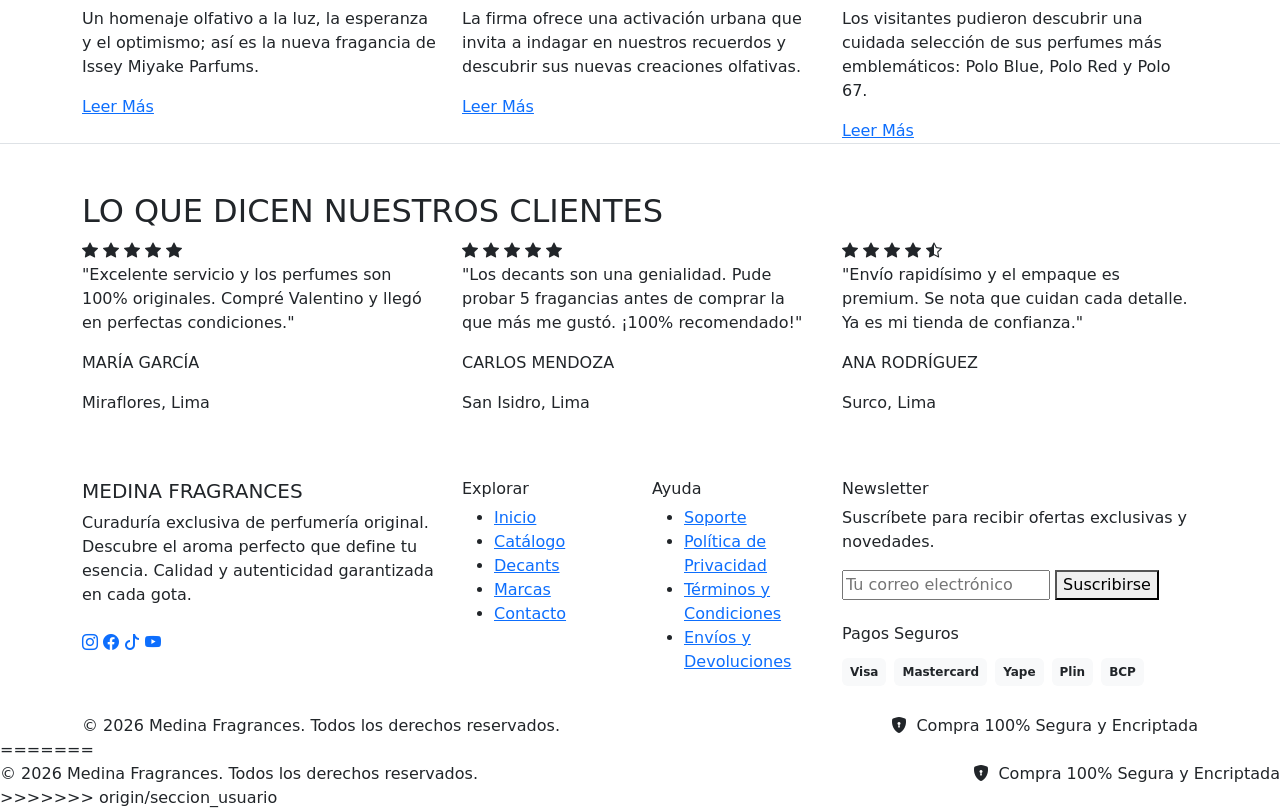
==== commit 4b881248: "Merge de seccion_usuario en main resuelto" ====
--- a/src/main/resources/templates/home/index.html
+++ b/src/main/resources/templates/home/index.html
@@ -1,3 +1,4 @@
+<<<<<<< HEAD
 <!DOCTYPE html>
 <html lang="es" xmlns:th="http://www.thymeleaf.org">
 <head>
@@ -225,10 +226,730 @@
                 <span class="original-price text-muted text-decoration-line-through small ms-2">S/. 450</span>
               </div>
               <button class="btn btn-outline-dark w-100 mt-3 btn-add-to-cart">AÑADIR AL CARRITO</button>
-            </div>
-          </div>
-        </div>
-
+=======
+<!doctype html>
+<html lang="es" xmlns:th="http://www.thymeleaf.org">
+  <head>
+    <meta charset="UTF-8" />
+    <meta name="viewport" content="width=device-width, initial-scale=1.0" />
+    <title>Medina Fragrances - Inicio</title>
+    <meta
+      name="description"
+      content="Curaduría exclusiva de perfumería original. Descubre fragancias premium, decants y las mejores marcas en Medina Fragrances."
+    />
+    <meta
+      name="keywords"
+      content="perfumes, fragancias, decants, marcas premium, Medina Fragrances"
+    />
+    <link
+      rel="icon"
+      href="data:image/svg+xml,<svg xmlns='http://www.w3.org/2000/svg' viewBox='0 0 100 100'><text y='.9em' font-size='90'>💧</text></svg>"
+    />
+
+    <!-- Google Fonts -->
+    <link rel="preconnect" href="https://fonts.googleapis.com" />
+    <link rel="preconnect" href="https://fonts.gstatic.com" crossorigin />
+    <link
+      href="https://fonts.googleapis.com/css2?family=Montserrat:wght@300;400;500;600;700&family=Playfair+Display:wght@400;500;600;700&display=swap"
+      rel="stylesheet"
+    />
+    <link
+      href="https://cdn.jsdelivr.net/npm/bootstrap@5.3.8/dist/css/bootstrap.min.css"
+      rel="stylesheet"
+    />
+    <link
+      rel="stylesheet"
+      href="https://cdn.jsdelivr.net/npm/bootstrap-icons@1.13.1/font/bootstrap-icons.min.css"
+    />
+    <link rel="stylesheet" href="css/Styles.css" />
+  </head>
+  <body id="top">
+    <!-- Top Bar -->
+    <div class="top-bar text-center py-2">
+      <small>ENVÍO GRATIS EN PEDIDOS MAYORES A S/. 350 - LIMA</small>
+    </div>
+
+    <!-- Navbar -->
+    <nav
+      class="navbar navbar-expand-lg navbar-light bg-white sticky-top border-bottom"
+    >
+      <div class="container">
+        <a class="navbar-brand" href="index.html">
+          <span class="brand-name">MEDINA FRAGRANCES</span>
+        </a>
+        <button
+          class="navbar-toggler"
+          type="button"
+          data-bs-toggle="collapse"
+          data-bs-target="#navbarNav"
+        >
+          <span class="navbar-toggler-icon"></span>
+        </button>
+        <div
+          class="collapse navbar-collapse justify-content-center"
+          id="navbarNav"
+        >
+          <ul class="navbar-nav">
+            <li class="nav-item">
+              <a class="nav-link active" href="index.html">INICIO</a>
+            </li>
+            <li class="nav-item">
+              <a class="nav-link" href="/catalogo">CATÁLOGO</a>
+            </li>
+            <li class="nav-item">
+              <a class="nav-link" href="marcas.html">MARCAS</a>
+            </li>
+            <li class="nav-item">
+              <a class="nav-link" href="decants.html">DECANTS</a>
+            </li>
+            <li class="nav-item">
+              <a class="nav-link" href="contacto.html">CONTACTO</a>
+            </li>
+          </ul>
+        </div>
+        <div class="navbar-nav flex-row gap-3 align-items-center">
+          <!-- Usuario: si hay sesion muestra nombre + dropdown, si no muestra icono login -->
+          <div class="user-menu" xmlns:th="http://www.thymeleaf.org">
+            <!-- Logueado: dropdown con nombre y cerrar sesion -->
+            <div th:if="${nombreUsuario != null}" class="dropdown">
+              <a
+                class="nav-link px-2 d-flex align-items-center gap-1 dropdown-toggle"
+                href="#"
+                role="button"
+                data-bs-toggle="dropdown"
+                aria-expanded="false"
+              >
+                <i class="bi bi-person-circle fs-5"></i>
+                <span
+                  class="small fw-semibold"
+                  th:text="${nombreUsuario}"
+                ></span>
+              </a>
+              <ul
+                class="dropdown-menu dropdown-menu-end shadow border-0 rounded-0"
+              >
+                <li th:if="${esAdmin}">
+                  <a class="dropdown-item" th:href="@{/admin}">
+                    <i class="bi bi-speedometer2 me-2"></i>Panel de control
+                  </a>
+                </li>
+                <li th:if="${esAdmin}"><hr class="dropdown-divider" /></li>
+                <li>
+                  <a class="dropdown-item" th:href="@{/usuario}">
+                    <i class="bi bi-person-circle me-2"></i>Mi cuenta
+                  </a>
+                </li>
+                <li>
+                  <a class="dropdown-item" th:href="@{/usuario/pedidos}">
+                    <i class="bi bi-receipt me-2"></i>Mis pedidos
+                  </a>
+                </li>
+                <li>
+                  <a class="dropdown-item" th:href="@{/usuario/perfil}">
+                    <i class="bi bi-person-gear me-2"></i>Mi perfil
+                  </a>
+                </li>
+                <li><hr class="dropdown-divider" /></li>
+                <li>
+                  <a class="dropdown-item text-danger" href="/cerrar-sesion">
+                    <i class="bi bi-box-arrow-right me-2"></i>Cerrar sesión
+                  </a>
+                </li>
+              </ul>
+            </div>
+
+            <!-- No logueado: icono que va al login -->
+            <a
+              th:if="${nombreUsuario == null}"
+              class="nav-link px-2"
+              href="/login"
+            >
+              <i class="bi bi-person fs-5"></i>
+            </a>
+          </div>
+          <a
+            class="nav-link position-relative"
+            href="#"
+            data-bs-toggle="offcanvas"
+            data-bs-target="#cartOffcanvas"
+          >
+            <i class="bi bi-bag fs-5"></i>
+            <span
+              class="cart-counter position-absolute top-0 start-100 translate-middle badge rounded-pill bg-danger"
+              style="font-size: 0.6rem; display: none"
+              >0</span
+            >
+          </a>
+        </div>
+      </div>
+    </nav>
+
+    <!-- =========================================
+       HERO SECTION
+       ========================================= -->
+    <section class="hero-section">
+      <div class="container">
+        <div
+          class="hero-banner-actions d-flex flex-column flex-sm-row gap-3 justify-content-center align-items-center"
+        >
+          <a th:href="@{/decants}" class="btn-banner-decants"
+            >EXPLORAR DECANTS</a
+          >
+          <a th:href="@{/catalogo}" class="btn-banner-catalogo"
+            >VER BOTELLAS COMPLETAS</a
+          >
+        </div>
+      </div>
+    </section>
+
+    <!-- =========================================
+       CARACTERÍSTICAS / FEATURES
+       ========================================= -->
+    <section class="py-5 border-bottom" id="features">
+      <div class="container">
+        <div class="row">
+          <div class="col-lg-3 col-md-6">
+            <div class="feature-box">
+              <i class="bi bi-shield-check"></i>
+              <h5>100% Auténtico</h5>
+              <p>Garantía de perfumes originales con certificado</p>
+            </div>
+          </div>
+          <div class="col-lg-3 col-md-6">
+            <div class="feature-box">
+              <i class="bi bi-truck"></i>
+              <h5>Envío Rápido</h5>
+              <p>Entrega en 24-48 horas en Lima</p>
+            </div>
+          </div>
+          <div class="col-lg-3 col-md-6">
+            <div class="feature-box">
+              <i class="bi bi-eyedropper"></i>
+              <h5>Muestras Gratis</h5>
+              <p>Prueba antes de decidir tu fragancia</p>
+            </div>
+          </div>
+          <div class="col-lg-3 col-md-6">
+            <div class="feature-box">
+              <i class="bi bi-headset"></i>
+              <h5>Soporte 24/7</h5>
+              <p>Atención personalizada vía WhatsApp</p>
+            </div>
+          </div>
+        </div>
+      </div>
+    </section>
+
+    <!-- =========================================
+     CATEGORÍAS VISUALES 
+     ========================================= -->
+    <section class="categories-section py-5">
+      <div class="container-fluid px-0">
+        <div class="row g-0">
+          <!-- Categoría 1: Para Él -->
+          <div class="col-lg-4 col-md-12">
+            <div class="category-panel">
+              <div class="category-image">
+                <!-- CAMBIAR IMAGEN: Coloca tu imagen aquí -->
+                <img src="img/Perfumes-1.jpg" alt="Para Él" />
+              </div>
+              <div class="category-overlay"></div>
+              <div class="category-content">
+                <h3 class="category-title">PARA ÉL</h3>
+                <p class="category-subtitle">Fragancias masculinas premium</p>
+                <a href="/catalogo" class="category-btn">VER COLECCIÓN</a>
+              </div>
+            </div>
+          </div>
+
+          <!-- Categoría 2: Para Ella -->
+          <div class="col-lg-4 col-md-12">
+            <div class="category-panel">
+              <div class="category-image">
+                <!-- CAMBIAR IMAGEN: Coloca tu imagen aquí -->
+                <img
+                  src="https://images.unsplash.com/photo-1588405748880-12d1d2a59f75?w=800&q=80"
+                  alt="Para Ella"
+                />
+              </div>
+              <div class="category-overlay"></div>
+              <div class="category-content">
+                <h3 class="category-title">PARA ELLA</h3>
+                <p class="category-subtitle">Aromas femeninos exclusivos</p>
+                <a href="/catalogo" class="category-btn">VER COLECCIÓN</a>
+              </div>
+            </div>
+          </div>
+
+          <!-- Categoría 3: Unisex -->
+          <div class="col-lg-4 col-md-12">
+            <div class="category-panel">
+              <div class="category-image">
+                <!-- CAMBIAR IMAGEN: Coloca tu imagen aquí -->
+                <img
+                  src="https://images.unsplash.com/photo-1615634260167-c8cdede054de?w=800&q=80"
+                  alt="Unisex"
+                />
+              </div>
+              <div class="category-overlay"></div>
+              <div class="category-content">
+                <h3 class="category-title">UNISEX</h3>
+                <p class="category-subtitle">Fragancias para todos</p>
+                <a href="/catalogo" class="category-btn">VER COLECCIÓN</a>
+              </div>
+            </div>
+          </div>
+        </div>
+      </div>
+    </section>
+
+    <!-- =========================================
+       PRODUCTOS DESTACADOS
+       ========================================= -->
+    <section class="py-5 bg-light">
+      <div class="container">
+        <div class="section-header">
+          <h2 class="section-title">MÁS VENDIDOS</h2>
+          <div class="section-divider"></div>
+          <p class="text-muted mt-3">
+            Las fragancias favoritas de nuestros clientes
+          </p>
+        </div>
+
+        <div class="row g-4">
+          <!-- Producto 1 -->
+          <div class="col-lg-3 col-md-4 col-sm-6">
+            <div
+              class="product-card"
+              data-id="1"
+              data-name="Valentino Uomo Intense"
+              data-price="450"
+              data-image="img/Valentino Uomo.webp"
+              data-description="Fragancia elegante y sofisticada"
+            >
+              <div class="position-relative">
+                <span class="badge-sale">ON SALE 15%</span>
+                <img
+                  src="img/Valentino Uomo.webp"
+                  class="img-fluid"
+                  alt="Valentino"
+                />
+              </div>
+              <div class="product-info mt-3">
+                <p class="brand-name-small text-muted text-uppercase mb-1">
+                  Valentino
+                </p>
+                <h5 class="product-name mb-2">Valentino Uomo Intense</h5>
+                <div class="mb-2">
+                  <i class="bi bi-star-fill text-warning"></i>
+                  <i class="bi bi-star-fill text-warning"></i>
+                  <i class="bi bi-star-fill text-warning"></i>
+                  <i class="bi bi-star-fill text-warning"></i>
+                  <i class="bi bi-star-fill text-warning"></i>
+                  <span class="text-muted small ms-1">(5.0)</span>
+                </div>
+                <div class="price">
+                  <span class="current-price text-danger fw-bold"
+                    >S/. 382.50</span
+                  >
+                  <span
+                    class="original-price text-muted text-decoration-line-through small ms-2"
+                    >S/. 450</span
+                  >
+                </div>
+                <button class="btn btn-outline-dark w-100 mt-3 btn-add-to-cart">
+                  AÑADIR AL CARRITO
+                </button>
+              </div>
+            </div>
+          </div>
+
+          <!-- Producto 2 -->
+          <div class="col-lg-3 col-md-4 col-sm-6">
+            <div
+              class="product-card"
+              data-id="2"
+              data-name="Aroma Premium Collection"
+              data-price="420"
+              data-image="img/CAROLINA HERRERA GOOD GIRL.webp"
+              data-description="Intensidad y elegancia"
+            >
+              <div class="position-relative">
+                <span class="badge-sale">ON SALE 10%</span>
+                <img
+                  src="img/CAROLINA HERRERA GOOD GIRL.webp"
+                  class="img-fluid"
+                  alt="Aroma Premium"
+                />
+              </div>
+              <div class="product-info mt-3">
+                <p class="brand-name-small text-muted text-uppercase mb-1">
+                  Premium
+                </p>
+                <h5 class="product-name mb-2">Aroma Premium Collection</h5>
+                <div class="price">
+                  <span class="current-price text-danger fw-bold">S/. 378</span>
+                  <span
+                    class="original-price text-muted text-decoration-line-through small ms-2"
+                    >S/. 420</span
+                  >
+                </div>
+                <button class="btn btn-outline-dark w-100 mt-3 btn-add-to-cart">
+                  AÑADIR AL CARRITO
+                </button>
+              </div>
+            </div>
+          </div>
+
+          <!-- Producto 3 -->
+          <div class="col-lg-3 col-md-4 col-sm-6">
+            <div
+              class="product-card"
+              data-id="3"
+              data-name="9PM Night"
+              data-price="380"
+              data-image="img/JEAN PAUL GAULTIER LE MALE.webp"
+              data-description="Frescura nocturna"
+            >
+              <div class="position-relative">
+                <img
+                  src="img/JEAN PAUL GAULTIER LE MALE.webp"
+                  class="img-fluid"
+                  alt="9pm Night"
+                />
+              </div>
+              <div class="product-info mt-3">
+                <p class="brand-name-small text-muted text-uppercase mb-1">
+                  Azzaro
+                </p>
+                <h5 class="product-name mb-2">9PM Night</h5>
+                <div class="price">
+                  <span class="current-price fw-bold">S/. 380</span>
+                </div>
+                <button class="btn btn-outline-dark w-100 mt-3 btn-add-to-cart">
+                  AÑADIR AL CARRITO
+                </button>
+              </div>
+            </div>
+          </div>
+
+          <!-- Producto 4 -->
+          <div class="col-lg-3 col-md-4 col-sm-6">
+            <div
+              class="product-card"
+              data-id="4"
+              data-name="Mystic Essence"
+              data-price="400"
+              data-image="img/Xerjoff Erba Pura.webp"
+              data-description="Aroma místico"
+            >
+              <div class="position-relative">
+                <span class="badge-new">NEW</span>
+                <img
+                  src="img/Xerjoff Erba Pura.webp"
+                  class="img-fluid"
+                  alt="Mystic Essence"
+                />
+              </div>
+              <div class="product-info mt-3">
+                <p class="brand-name-small text-muted text-uppercase mb-1">
+                  Exclusive
+                </p>
+                <h5 class="product-name mb-2">Mystic Essence</h5>
+                <div class="price">
+                  <span class="current-price fw-bold">S/. 400</span>
+                </div>
+                <button class="btn btn-outline-dark w-100 mt-3 btn-add-to-cart">
+                  AÑADIR AL CARRITO
+                </button>
+              </div>
+            </div>
+          </div>
+        </div>
+
+        <div class="text-center mt-5">
+          <a href="/catalogo" class="btn btn-outline-dark"
+            >VER TODO EL CATÁLOGO</a
+          >
+        </div>
+      </div>
+    </section>
+
+    <!-- =========================================
+     BANNER PROMOCIONAL DECANTS 
+     ========================================= -->
+    <section class="decants-promo-section">
+      <div class="container-fluid px-0">
+        <div class="row g-0 align-items-center">
+          <!-- Columna de Imagen -->
+          <div class="col-lg-6 p-0">
+            <div class="promo-image-wrapper">
+              <img
+                src="img/Decants - 1.webp"
+                alt="Decants de Perfumes"
+                class="promo-image"
+              />
+              <div class="promo-image-overlay"></div>
+            </div>
+          </div>
+
+          <!-- Columna de Contenido -->
+          <div class="col-lg-6">
+            <div class="promo-content-wrapper">
+              <div class="promo-badge">
+                <i class="bi bi-droplet-fill me-2"></i>PRUEBA ANTES DE COMPRAR
+              </div>
+              <h2 class="promo-title">
+                DECANTS DESDE <span class="text-gold">S/. 15</span>
+              </h2>
+              <p class="promo-text">
+                ¿No estás seguro de qué fragancia elegir? Prueba primero con
+                nuestros decants y encuentra tu aroma perfecto antes de invertir
+                en el frasco completo.
+              </p>
+              <ul class="promo-features">
+                <li>
+                  <i class="bi bi-check-circle-fill me-2"></i>Muestras desde 2ml
+                </li>
+                <li>
+                  <i class="bi bi-check-circle-fill me-2"></i>Decants de 5ml a
+                  10ml
+                </li>
+                <li>
+                  <i class="bi bi-check-circle-fill me-2"></i>100% perfumes
+                  originales
+                </li>
+                <li>
+                  <i class="bi bi-check-circle-fill me-2"></i>Atomizadores
+                  premium
+                </li>
+              </ul>
+              <div class="promo-actions">
+                <a href="decants.html" class="btn btn-promo-primary">
+                  EXPLORAR DECANTS <i class="bi bi-arrow-right ms-2"></i>
+                </a>
+                <a href="/catalogo" class="btn btn-promo-secondary">
+                  VER CATÁLOGO COMPLETO
+                </a>
+              </div>
+            </div>
+          </div>
+        </div>
+      </div>
+    </section>
+
+    <!-- =========================================
+       FRAGRANCE NEWS / BLOG
+       ========================================= -->
+    <section class="news-section">
+      <div class="container">
+        <div class="section-header">
+          <h2 class="section-title">FRAGRANCE NEWS</h2>
+          <div class="section-divider"></div>
+          <p class="text-muted mt-3">
+            Tendencias, guías y novedades del mundo de la perfumería
+          </p>
+        </div>
+
+        <div class="row g-4">
+          <!-- Artículo 1 -->
+          <div class="col-lg-4 col-md-6">
+            <div class="news-card">
+              <div class="news-image">
+                <img src="img/NOTICIA 1.webp" alt="Lumière d'Issey" />
+              </div>
+              <div class="news-body">
+                <p class="news-category">Tendencias</p>
+                <h5>Lumière d'Issey: el arte de capturar lo intangible</h5>
+                <p>
+                  Un homenaje olfativo a la luz, la esperanza y el optimismo;
+                  así es la nueva fragancia de Issey Miyake Parfums.
+                </p>
+                <a href="#" class="read-more">Leer Más</a>
+              </div>
+            </div>
+          </div>
+
+          <!-- Artículo 2 -->
+          <div class="col-lg-4 col-md-6">
+            <div class="news-card">
+              <div class="news-image">
+                <img src="img/NOTICIA 2.webp" alt="Valentino Beauty" />
+              </div>
+              <div class="news-body">
+                <p class="news-category">Guías</p>
+                <h5>
+                  Valentino Beauty presenta 'Born in Roma Purple Melancholia'
+                </h5>
+                <p>
+                  La firma ofrece una activación urbana que invita a indagar en
+                  nuestros recuerdos y descubrir sus nuevas creaciones
+                  olfativas.
+                </p>
+                <a href="#" class="read-more">Leer Más</a>
+              </div>
+            </div>
+          </div>
+
+          <!-- Artículo 3 -->
+          <div class="col-lg-4 col-md-6">
+            <div class="news-card">
+              <div class="news-image">
+                <img src="img/NOTICIA 3.webp" alt="Ralph Lauren" />
+              </div>
+              <div class="news-body">
+                <p class="news-category">Novedades</p>
+                <h5>Ralph Lauren Fragrances en el Mercado de las Flores</h5>
+                <p>
+                  Los visitantes pudieron descubrir una cuidada selección de sus
+                  perfumes más emblemáticos: Polo Blue, Polo Red y Polo 67.
+                </p>
+                <a href="#" class="read-more">Leer Más</a>
+              </div>
+            </div>
+          </div>
+        </div>
+      </div>
+    </section>
+
+    <!-- =========================================
+       TESTIMONIOS
+       ========================================= -->
+    <section class="py-5 border-top">
+      <div class="container">
+        <div class="section-header">
+          <h2 class="section-title">LO QUE DICEN NUESTROS CLIENTES</h2>
+          <div class="section-divider"></div>
+        </div>
+
+        <div class="row g-4">
+          <div class="col-md-4">
+            <div class="testimonial-card">
+              <div class="stars">
+                <i class="bi bi-star-fill"></i>
+                <i class="bi bi-star-fill"></i>
+                <i class="bi bi-star-fill"></i>
+                <i class="bi bi-star-fill"></i>
+                <i class="bi bi-star-fill"></i>
+              </div>
+              <p>
+                "Excelente servicio y los perfumes son 100% originales. Compré
+                Valentino y llegó en perfectas condiciones."
+              </p>
+              <p class="author">MARÍA GARCÍA</p>
+              <p class="location">Miraflores, Lima</p>
+            </div>
+          </div>
+          <div class="col-md-4">
+            <div class="testimonial-card">
+              <div class="stars">
+                <i class="bi bi-star-fill"></i>
+                <i class="bi bi-star-fill"></i>
+                <i class="bi bi-star-fill"></i>
+                <i class="bi bi-star-fill"></i>
+                <i class="bi bi-star-fill"></i>
+              </div>
+              <p>
+                "Los decants son una genialidad. Pude probar 5 fragancias antes
+                de comprar la que más me gustó. ¡100% recomendado!"
+              </p>
+              <p class="author">CARLOS MENDOZA</p>
+              <p class="location">San Isidro, Lima</p>
+            </div>
+          </div>
+          <div class="col-md-4">
+            <div class="testimonial-card">
+              <div class="stars">
+                <i class="bi bi-star-fill"></i>
+                <i class="bi bi-star-fill"></i>
+                <i class="bi bi-star-fill"></i>
+                <i class="bi bi-star-fill"></i>
+                <i class="bi bi-star-half"></i>
+              </div>
+              <p>
+                "Envío rapidísimo y el empaque es premium. Se nota que cuidan
+                cada detalle. Ya es mi tienda de confianza."
+              </p>
+              <p class="author">ANA RODRÍGUEZ</p>
+              <p class="location">Surco, Lima</p>
+            </div>
+          </div>
+        </div>
+      </div>
+    </section>
+
+    <footer class="luxury-footer">
+      <div class="container">
+        <div class="row">
+          <!-- Columna 1: Marca y Descripción -->
+          <div class="col-lg-4 col-md-6 mb-4">
+            <h5>MEDINA FRAGRANCES</h5>
+            <p>
+              Curaduría exclusiva de perfumería original. Descubre el aroma
+              perfecto que define tu esencia. Calidad y autenticidad garantizada
+              en cada gota.
+            </p>
+            <div class="social-icons mt-4">
+              <a href="#"><i class="bi bi-instagram"></i></a>
+              <a href="#"><i class="bi bi-facebook"></i></a>
+              <a href="#"><i class="bi bi-tiktok"></i></a>
+              <a href="#"><i class="bi bi-youtube"></i></a>
+            </div>
+          </div>
+
+          <!-- Columna 2: Enlaces Rápidos -->
+          <div class="col-lg-2 col-md-6 mb-4">
+            <h6>Explorar</h6>
+            <ul>
+              <li><a href="index.html">Inicio</a></li>
+              <li><a href="/catalogo">Catálogo</a></li>
+              <li><a href="decants.html">Decants</a></li>
+              <li><a href="marcas.html">Marcas</a></li>
+              <li><a href="contacto.html">Contacto</a></li>
+            </ul>
+          </div>
+
+          <!-- Columna 3: Ayuda y Legal -->
+          <div class="col-lg-2 col-md-6 mb-4">
+            <h6>Ayuda</h6>
+            <ul>
+              <li><a href="contacto.html">Soporte</a></li>
+              <li><a href="privacidad.html">Política de Privacidad</a></li>
+              <li><a href="terminos.html">Términos y Condiciones</a></li>
+              <li><a href="#">Envíos y Devoluciones</a></li>
+            </ul>
+          </div>
+
+          <!-- Columna 4: Newsletter y Pagos -->
+          <div class="col-lg-4 col-md-6 mb-4">
+            <h6>Newsletter</h6>
+            <p class="mb-3">
+              Suscríbete para recibir ofertas exclusivas y novedades.
+            </p>
+            <form>
+              <input
+                type="email"
+                class="newsletter-input"
+                placeholder="Tu correo electrónico"
+              />
+              <button type="submit" class="btn-subscribe">Suscribirse</button>
+            </form>
+
+            <div class="mt-4">
+              <h6 style="margin-bottom: 15px">Pagos Seguros</h6>
+              <div class="d-flex flex-wrap gap-2">
+                <span class="badge bg-light text-dark p-2">Visa</span>
+                <span class="badge bg-light text-dark p-2">Mastercard</span>
+                <span class="badge bg-light text-dark p-2">Yape</span>
+                <span class="badge bg-light text-dark p-2">Plin</span>
+                <span class="badge bg-light text-dark p-2">BCP</span>
+              </div>
+>>>>>>> origin/seccion_usuario
+            </div>
+          </div>
+        </div>
+
+<<<<<<< HEAD
         <!-- Producto 2 -->
         <div class="col-lg-3 col-md-4 col-sm-6">
           <div class="product-card" 
@@ -596,4 +1317,98 @@
   <script src="https://cdn.jsdelivr.net/npm/bootstrap@5.3.8/dist/js/bootstrap.bundle.min.js"></script>
   <script src="main/main.js"></script>
 </body>
+=======
+        <!-- Barra de Copyright -->
+        <div class="row copyright-bar align-items-center">
+          <div class="col-md-6 text-center text-md-start">
+            &copy; 2026 Medina Fragrances. Todos los derechos reservados.
+          </div>
+          <div class="col-md-6 text-center text-md-end">
+            <i class="bi bi-shield-lock-fill me-1"></i> Compra 100% Segura y
+            Encriptada
+          </div>
+        </div>
+      </div>
+    </footer>
+
+    <!-- =========================================
+       OFFCANVAS DEL CARRITO
+       ========================================= -->
+    <div
+      class="offcanvas offcanvas-end"
+      tabindex="-1"
+      id="cartOffcanvas"
+      aria-labelledby="cartOffcanvasLabel"
+    >
+      <div class="offcanvas-header border-bottom">
+        <h5 class="offcanvas-title fw-bold" id="cartOffcanvasLabel">
+          TU CARRITO (<span class="cart-count-text">0</span>)
+        </h5>
+        <button
+          type="button"
+          class="btn-close"
+          data-bs-dismiss="offcanvas"
+          aria-label="Close"
+        ></button>
+      </div>
+
+      <div class="offcanvas-body d-flex flex-column p-0">
+        <div id="offcanvas-cart-items" class="flex-grow-1 overflow-auto p-3">
+          <div class="text-center py-5 text-muted">
+            <i class="bi bi-bag-x display-4 d-block mb-3"></i>
+            <p class="mb-0">Tu carrito está vacío</p>
+            <small>Agrega productos del catálogo</small>
+          </div>
+        </div>
+
+        <div
+          class="border-top p-3 bg-light"
+          id="offcanvas-cart-summary"
+          style="display: none"
+        >
+          <div class="mb-2">
+            <div class="d-flex justify-content-between mb-1">
+              <span class="text-muted">Subtotal</span>
+              <span class="fw-bold" id="offcanvas-subtotal">S/. 0.00</span>
+            </div>
+            <div class="d-flex justify-content-between mb-1">
+              <span class="text-muted">Envío</span>
+              <span class="text-success fw-bold" id="offcanvas-shipping"
+                >GRATIS</span
+              >
+            </div>
+            <small class="text-muted d-block mb-3" id="offcanvas-shipping-msg">
+              ¡Envío gratis en compras mayores a S/. 350!
+            </small>
+          </div>
+
+          <div class="d-flex justify-content-between mb-3 pb-3 border-bottom">
+            <span class="fw-bold fs-5">Total</span>
+            <span class="fw-bold fs-5 text-danger" id="offcanvas-total"
+              >S/. 0.00</span
+            >
+          </div>
+
+          <button
+            class="btn btn-dark w-100 mb-2 py-3 fw-bold"
+            onclick="proceedToCheckout()"
+          >
+            <i class="bi bi-lock me-2"></i>PROCEDER AL PAGO
+          </button>
+
+          <a
+            href="carrito.html"
+            class="text-center d-block text-decoration-none small text-muted"
+          >
+            Ver carrito completo →
+          </a>
+        </div>
+      </div>
+    </div>
+
+    <!-- Scripts -->
+    <script src="https://cdn.jsdelivr.net/npm/bootstrap@5.3.8/dist/js/bootstrap.bundle.min.js"></script>
+    <script src="main/main.js"></script>
+  </body>
+>>>>>>> origin/seccion_usuario
 </html>
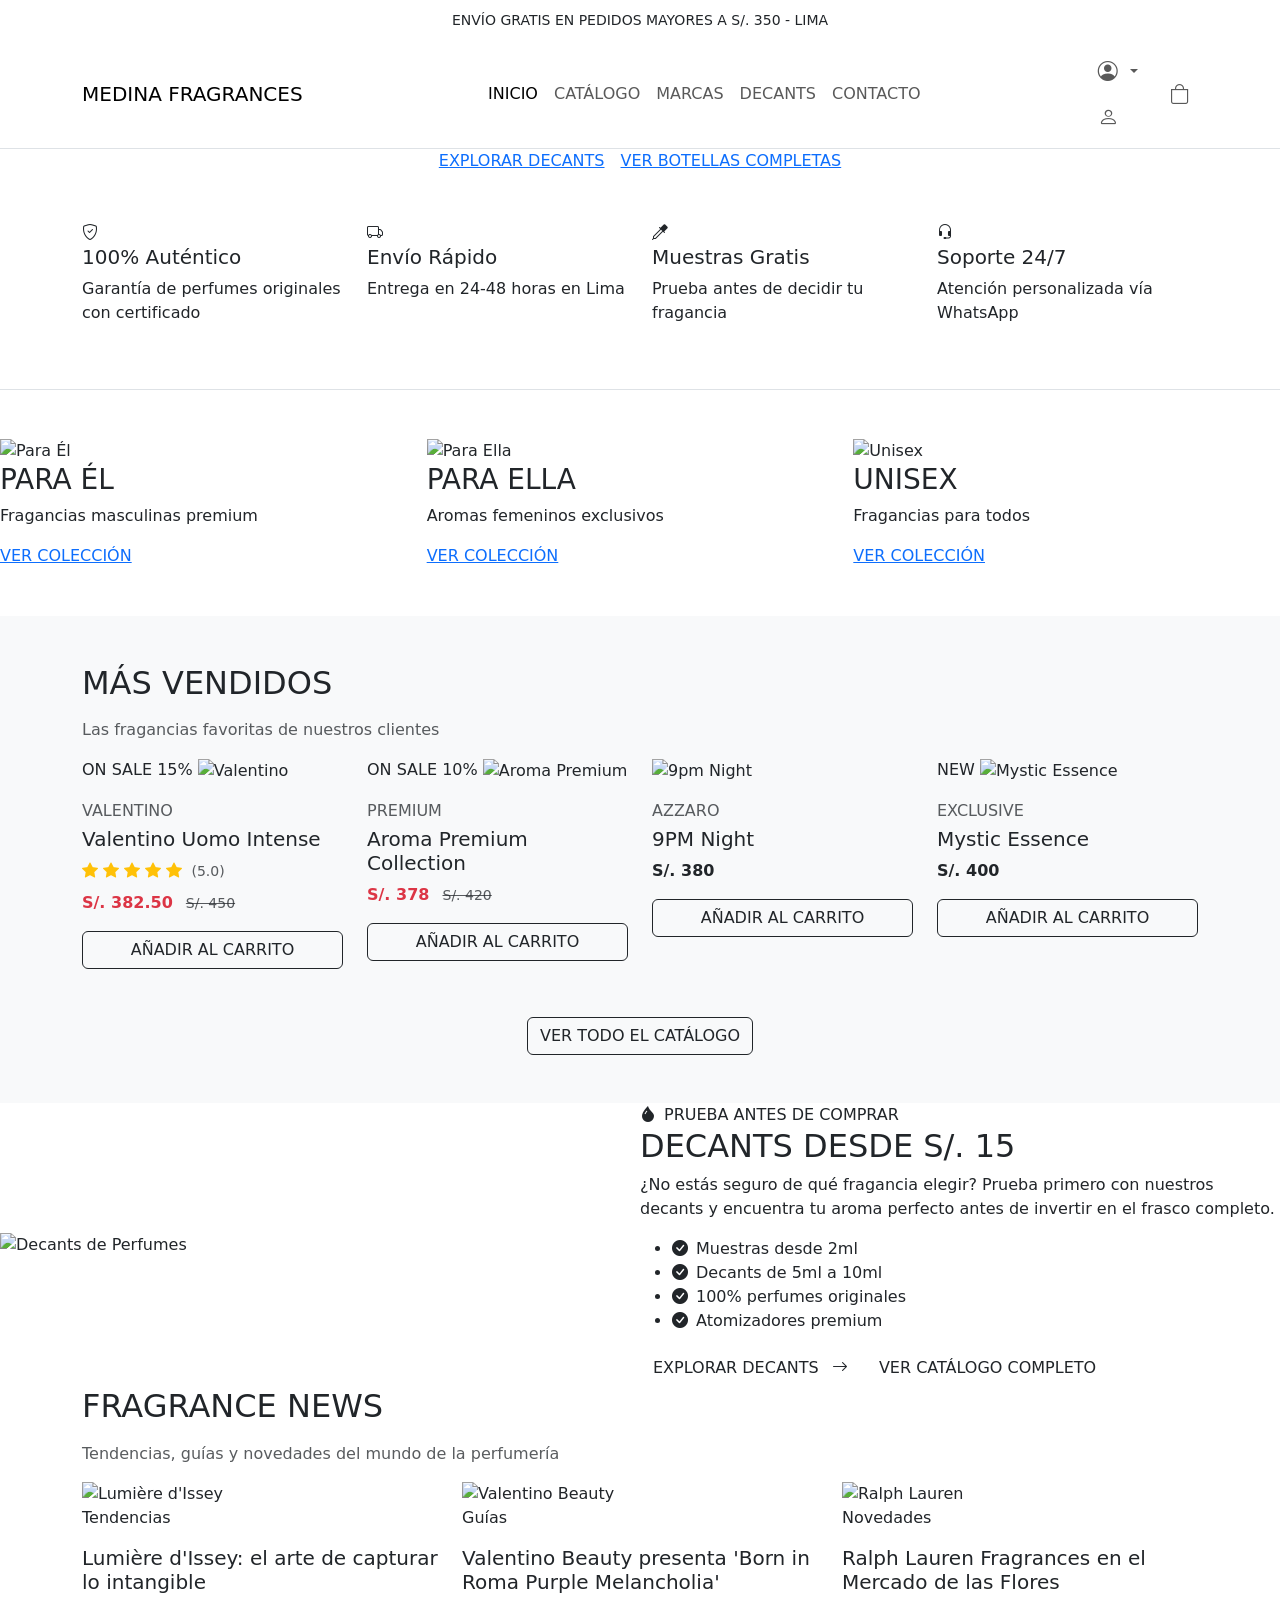
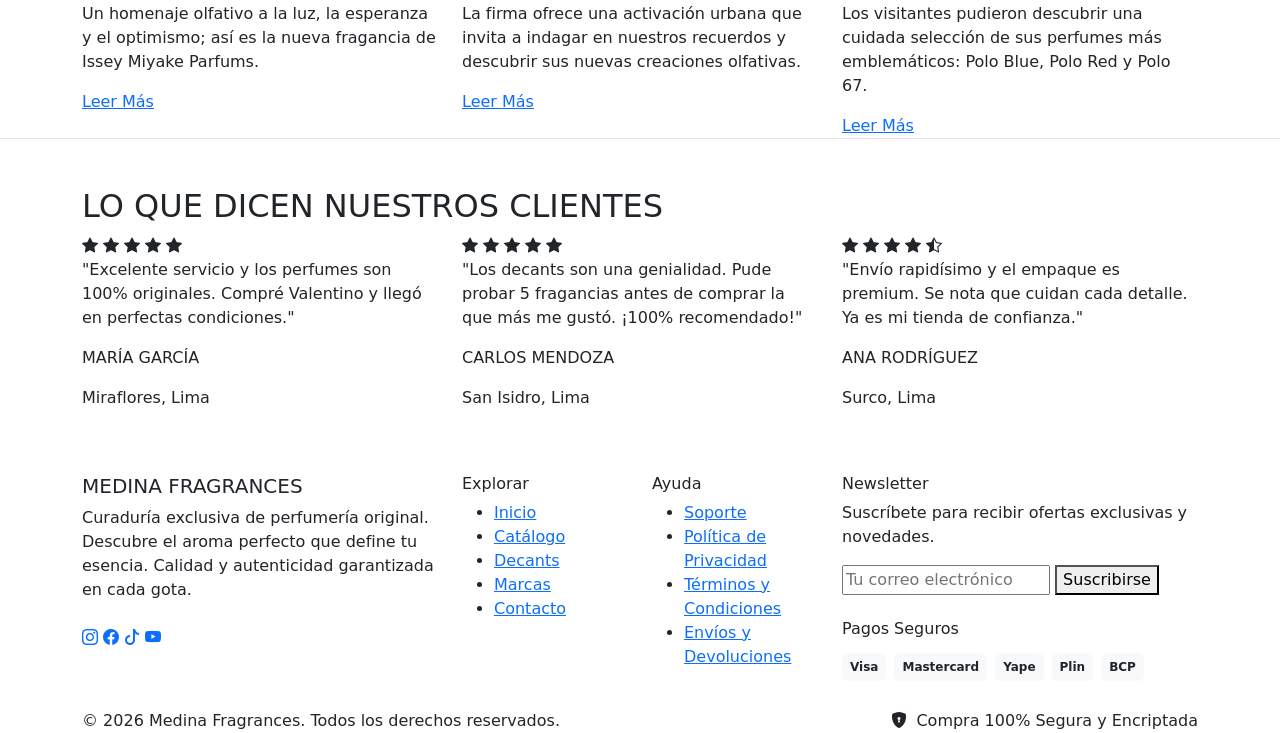
==== commit 4705619c: "Recuperacion del proyecto" ====
--- a/src/main/resources/templates/home/index.html
+++ b/src/main/resources/templates/home/index.html
@@ -1,232 +1,3 @@
-<<<<<<< HEAD
-<!DOCTYPE html>
-<html lang="es" xmlns:th="http://www.thymeleaf.org">
-<head>
-    <meta charset="UTF-8">
-    <meta name="viewport" content="width=device-width, initial-scale=1.0">
-    <title>Medina Fragrances - Inicio</title>
-    <meta name="description" content="Curaduría exclusiva de perfumería original. Descubre fragancias premium, decants y las mejores marcas en Medina Fragrances.">
-    <meta name="keywords" content="perfumes, fragancias, decants, marcas premium, Medina Fragrances">
-    <link rel="icon" href="data:image/svg+xml,<svg xmlns='http://www.w3.org/2000/svg' viewBox='0 0 100 100'><text y='.9em' font-size='90'>💧</text></svg>">
-    
-    <!-- Google Fonts -->
-    <link rel="preconnect" href="https://fonts.googleapis.com">
-    <link rel="preconnect" href="https://fonts.gstatic.com" crossorigin>
-    <link href="https://fonts.googleapis.com/css2?family=Montserrat:wght@300;400;500;600;700&family=Playfair+Display:wght@400;500;600;700&display=swap" rel="stylesheet">
-    <link href="https://cdn.jsdelivr.net/npm/bootstrap@5.3.8/dist/css/bootstrap.min.css" rel="stylesheet">
-    <link rel="stylesheet" href="https://cdn.jsdelivr.net/npm/bootstrap-icons@1.13.1/font/bootstrap-icons.min.css">
-    <link rel="stylesheet" href="css/Styles.css">
-    
-</head>
-<body id="top">
-
-  <!-- Top Bar -->
-  <div class="top-bar text-center py-2">
-    <small>ENVÍO GRATIS EN PEDIDOS MAYORES A S/. 350 - LIMA</small>
-  </div>
-
-  <!-- Navbar -->
-  <nav class="navbar navbar-expand-lg navbar-light bg-white sticky-top border-bottom">
-    <div class="container">
-      <a class="navbar-brand" href="index.html">
-        <span class="brand-name">MEDINA FRAGRANCES</span>
-      </a>
-      <button class="navbar-toggler" type="button" data-bs-toggle="collapse" data-bs-target="#navbarNav">
-        <span class="navbar-toggler-icon"></span>
-      </button>
-      <div class="collapse navbar-collapse justify-content-center" id="navbarNav">
-        <ul class="navbar-nav">
-          <li class="nav-item"><a class="nav-link active" href="index.html">INICIO</a></li>
-          <li class="nav-item"><a class="nav-link" href="/catalogo">CATÁLOGO</a></li>
-          <li class="nav-item"><a class="nav-link" href="marcas.html">MARCAS</a></li>
-          <li class="nav-item"><a class="nav-link" href="decants.html">DECANTS</a></li>
-          <li class="nav-item"><a class="nav-link" href="contacto.html">CONTACTO</a></li>
-        </ul>
-      </div>
-      <div class="navbar-nav flex-row gap-3 align-items-center">
-        <!-- Usuario: si hay sesion muestra nombre + dropdown, si no muestra icono login -->
-        <div class="user-menu" xmlns:th="http://www.thymeleaf.org">
-
-          <!-- Logueado: dropdown con nombre y cerrar sesion -->
-          <div th:if="${nombreUsuario != null}" class="dropdown">
-            <a class="nav-link px-2 d-flex align-items-center gap-1 dropdown-toggle"
-               href="#" role="button" data-bs-toggle="dropdown" aria-expanded="false">
-              <i class="bi bi-person-circle fs-5"></i>
-              <span class="small fw-semibold" th:text="${nombreUsuario}"></span>
-            </a>
-            <ul class="dropdown-menu dropdown-menu-end shadow border-0 rounded-0">
-              <li th:if="${esAdmin}">
-                <a class="dropdown-item" th:href="@{/admin}">
-                  <i class="bi bi-speedometer2 me-2"></i>Panel de control
-                </a>
-              </li>
-              <li th:if="${esAdmin}"><hr class="dropdown-divider"></li>
-              <li>
-                <a class="dropdown-item text-danger" href="/cerrar-sesion">
-                  <i class="bi bi-box-arrow-right me-2"></i>Cerrar sesión
-                </a>
-              </li>
-            </ul>
-          </div>
-
-          <!-- No logueado: icono que va al login -->
-          <a th:if="${nombreUsuario == null}" class="nav-link px-2" href="/login">
-            <i class="bi bi-person fs-5"></i>
-          </a>
-
-        </div>
-        <a class="nav-link position-relative" href="#" data-bs-toggle="offcanvas" data-bs-target="#cartOffcanvas">
-          <i class="bi bi-bag fs-5"></i>
-          <span class="cart-counter position-absolute top-0 start-100 translate-middle badge rounded-pill bg-danger" style="font-size: 0.6rem; display: none;">0</span>
-        </a>
-      </div>
-    </div>
-  </nav>
-
-  <!-- =========================================
-       HERO SECTION
-       ========================================= -->
-  <section class="hero-section">
-    <div class="container">
-      <div class="hero-banner-actions d-flex flex-column flex-sm-row gap-3 justify-content-center align-items-center">
-        <a th:href="@{/decants}" class="btn-banner-decants">EXPLORAR DECANTS</a>
-        <a th:href="@{/catalogo}" class="btn-banner-catalogo">VER BOTELLAS COMPLETAS</a>
-      </div>
-    </div>
-  </section>
-
-  <!-- =========================================
-       CARACTERÍSTICAS / FEATURES
-       ========================================= -->
-  <section class="py-5 border-bottom" id="features">
-    <div class="container">
-      <div class="row">
-        <div class="col-lg-3 col-md-6">
-          <div class="feature-box">
-            <i class="bi bi-shield-check"></i>
-            <h5>100% Auténtico</h5>
-            <p>Garantía de perfumes originales con certificado</p>
-          </div>
-        </div>
-        <div class="col-lg-3 col-md-6">
-          <div class="feature-box">
-            <i class="bi bi-truck"></i>
-            <h5>Envío Rápido</h5>
-            <p>Entrega en 24-48 horas en Lima</p>
-          </div>
-        </div>
-        <div class="col-lg-3 col-md-6">
-          <div class="feature-box">
-            <i class="bi bi-eyedropper"></i>
-            <h5>Muestras Gratis</h5>
-            <p>Prueba antes de decidir tu fragancia</p>
-          </div>
-        </div>
-        <div class="col-lg-3 col-md-6">
-          <div class="feature-box">
-            <i class="bi bi-headset"></i>
-            <h5>Soporte 24/7</h5>
-            <p>Atención personalizada vía WhatsApp</p>
-          </div>
-        </div>
-      </div>
-    </div>
-  </section>
-
-<!-- =========================================
-     CATEGORÍAS VISUALES 
-     ========================================= -->
-<section class="categories-section py-5">
-  <div class="container">
-    <div class="text-center mb-5">
-      <span class="category-kicker">EXPLORA POR CATEGORÍA</span>
-      <h2 class="category-main-title">Encuentra tu fragancia</h2>
-    </div>
-
-    <div class="row g-4">
-      <!-- Categoría 1: Para Él -->
-      <div class="col-lg-4 col-md-4">
-        <div class="category-card">
-          <img src="img/Perfumes-1.jpg" alt="Para Él" class="category-card-img">
-          <div class="category-card-overlay"></div>
-          <span class="category-card-kicker">COLECCIÓN</span>
-          <div class="category-card-bottom">
-            <h3 class="category-card-title">Para Él</h3>
-            <a th:href="@{/catalogo(categoria='Para Él')}" href="/catalogo" class="btn-category-gold">VER FRAGANCIAS</a>
-          </div>
-        </div>
-      </div>
-
-      <!-- Categoría 2: Para Ella -->
-      <div class="col-lg-4 col-md-4">
-        <div class="category-card">
-          <img src="https://images.unsplash.com/photo-1588405748880-12d1d2a59f75?w=800&q=80" alt="Para Ella" class="category-card-img">
-          <div class="category-card-overlay"></div>
-          <span class="category-card-kicker">COLECCIÓN</span>
-          <div class="category-card-bottom">
-            <h3 class="category-card-title">Para Ella</h3>
-            <a th:href="@{/catalogo(categoria='Para Ella')}" href="/catalogo" class="btn-category-gold">VER FRAGANCIAS</a>
-          </div>
-        </div>
-      </div>
-
-      <!-- Categoría 3: Unisex -->
-      <div class="col-lg-4 col-md-4">
-        <div class="category-card">
-          <img src="https://images.unsplash.com/photo-1615634260167-c8cdede054de?w=800&q=80" alt="Unisex" class="category-card-img">
-          <div class="category-card-overlay"></div>
-          <span class="category-card-kicker">COLECCIÓN</span>
-          <div class="category-card-bottom">
-            <h3 class="category-card-title">Unisex</h3>
-            <a th:href="@{/catalogo(categoria='Unisex')}" href="/catalogo" class="btn-category-gold">VER FRAGANCIAS</a>
-          </div>
-        </div>
-      </div>
-    </div>
-  </div>
-</section>
-
-  <!-- =========================================
-       PRODUCTOS DESTACADOS
-       ========================================= -->
-  <section class="py-5 bg-light">
-    <div class="container">
-      <div class="section-header">
-        <h2 class="section-title">MÁS VENDIDOS</h2>
-        <div class="section-divider"></div>
-        <p class="text-muted mt-3">Las fragancias favoritas de nuestros clientes</p>
-      </div>
-      
-      <div class="row g-4">
-        <!-- Producto 1 -->
-        <div class="col-lg-3 col-md-4 col-sm-6">
-          <div class="product-card" 
-               data-id="1" 
-               data-name="Valentino Uomo Intense" 
-               data-price="450" 
-               data-image="img/Valentino Uomo.webp"
-               data-description="Fragancia elegante y sofisticada">
-            <div class="position-relative">
-              <span class="badge-sale">ON SALE 15%</span>
-              <img src="img/Valentino Uomo.webp" class="img-fluid" alt="Valentino">
-            </div>
-            <div class="product-info mt-3">
-              <p class="brand-name-small text-muted text-uppercase mb-1">Valentino</p>
-              <h5 class="product-name mb-2">Valentino Uomo Intense</h5>
-              <div class="mb-2">
-                <i class="bi bi-star-fill text-warning"></i>
-                <i class="bi bi-star-fill text-warning"></i>
-                <i class="bi bi-star-fill text-warning"></i>
-                <i class="bi bi-star-fill text-warning"></i>
-                <i class="bi bi-star-fill text-warning"></i>
-                <span class="text-muted small ms-1">(5.0)</span>
-              </div>
-              <div class="price">
-                <span class="current-price text-danger fw-bold">S/. 382.50</span>
-                <span class="original-price text-muted text-decoration-line-through small ms-2">S/. 450</span>
-              </div>
-              <button class="btn btn-outline-dark w-100 mt-3 btn-add-to-cart">AÑADIR AL CARRITO</button>
-=======
 <!doctype html>
 <html lang="es" xmlns:th="http://www.thymeleaf.org">
   <head>
@@ -944,380 +715,10 @@
                 <span class="badge bg-light text-dark p-2">Plin</span>
                 <span class="badge bg-light text-dark p-2">BCP</span>
               </div>
->>>>>>> origin/seccion_usuario
-            </div>
-          </div>
-        </div>
-
-<<<<<<< HEAD
-        <!-- Producto 2 -->
-        <div class="col-lg-3 col-md-4 col-sm-6">
-          <div class="product-card" 
-               data-id="2" 
-               data-name="Aroma Premium Collection" 
-               data-price="420" 
-               data-image="img/CAROLINA HERRERA GOOD GIRL.webp"
-               data-description="Intensidad y elegancia">
-            <div class="position-relative">
-              <span class="badge-sale">ON SALE 10%</span>
-              <img src="img/CAROLINA HERRERA GOOD GIRL.webp" class="img-fluid" alt="Aroma Premium">
-            </div>
-            <div class="product-info mt-3">
-              <p class="brand-name-small text-muted text-uppercase mb-1">Premium</p>
-              <h5 class="product-name mb-2">Aroma Premium Collection</h5>
-              <div class="price">
-                <span class="current-price text-danger fw-bold">S/. 378</span>
-                <span class="original-price text-muted text-decoration-line-through small ms-2">S/. 420</span>
-              </div>
-              <button class="btn btn-outline-dark w-100 mt-3 btn-add-to-cart">AÑADIR AL CARRITO</button>
-            </div>
-          </div>
-        </div>
-
-        <!-- Producto 3 -->
-        <div class="col-lg-3 col-md-4 col-sm-6">
-          <div class="product-card" 
-               data-id="3" 
-               data-name="9PM Night" 
-               data-price="380" 
-               data-image="img/JEAN PAUL GAULTIER LE MALE.webp"
-               data-description="Frescura nocturna">
-            <div class="position-relative">
-              <img src="img/JEAN PAUL GAULTIER LE MALE.webp" class="img-fluid" alt="9pm Night">
-            </div>
-            <div class="product-info mt-3">
-              <p class="brand-name-small text-muted text-uppercase mb-1">Azzaro</p>
-              <h5 class="product-name mb-2">9PM Night</h5>
-              <div class="price">
-                <span class="current-price fw-bold">S/. 380</span>
-              </div>
-              <button class="btn btn-outline-dark w-100 mt-3 btn-add-to-cart">AÑADIR AL CARRITO</button>
-            </div>
-          </div>
-        </div>
-
-        <!-- Producto 4 -->
-        <div class="col-lg-3 col-md-4 col-sm-6">
-          <div class="product-card" 
-               data-id="4" 
-               data-name="Mystic Essence" 
-               data-price="400" 
-               data-image="img/Xerjoff Erba Pura.webp"
-               data-description="Aroma místico">
-            <div class="position-relative">
-              <span class="badge-new">NEW</span>
-              <img src="img/Xerjoff Erba Pura.webp" class="img-fluid" alt="Mystic Essence">
-            </div>
-            <div class="product-info mt-3">
-              <p class="brand-name-small text-muted text-uppercase mb-1">Exclusive</p>
-              <h5 class="product-name mb-2">Mystic Essence</h5>
-              <div class="price">
-                <span class="current-price fw-bold">S/. 400</span>
-              </div>
-              <button class="btn btn-outline-dark w-100 mt-3 btn-add-to-cart">AÑADIR AL CARRITO</button>
-            </div>
-          </div>
-        </div>
-      </div>
-      
-      <div class="text-center mt-5">
-        <a href="/catalogo" class="btn btn-outline-dark">VER TODO EL CATÁLOGO</a>
-      </div>
-    </div>
-  </section>
-
-<!-- =========================================
-     BANNER PROMOCIONAL DECANTS 
-     ========================================= -->
-<section class="decants-promo-section">
-  <div class="container-fluid px-0">
-    <div class="row g-0 align-items-stretch">
-      
-      <!-- Columna de Imagen -->
-      <div class="col-lg-6 p-0">
-        <div class="promo-image-wrapper">
-          <img src="img/Decants - 1.webp" alt="Decants de Perfumes" class="promo-image">
-        </div>
-      </div>
-
-      <!-- Columna de Contenido -->
-      <div class="col-lg-6 d-flex align-items-center">
-        <div class="promo-content-wrapper">
-          <div class="decants-badge">
-            <i class="bi bi-droplet-fill"></i>
-            <span>PRUEBA ANTES DE COMPRAR</span>
-          </div>
-          <h2 class="decants-title">
-            DECANTS DESDE<br>
-            <span class="decants-price">S/. 15</span>
-          </h2>
-          <p class="decants-description">
-            ¿No estás seguro de qué fragancia elegir? Prueba primero con nuestros decants y encuentra tu aroma perfecto antes de invertir en el frasco completo.
-          </p>
-          <ul class="decants-features">
-            <li><i class="bi bi-check-lg"></i><span>Muestras desde 2ml</span></li>
-            <li><i class="bi bi-check-lg"></i><span>Decants de 5ml a 10ml</span></li>
-            <li><i class="bi bi-check-lg"></i><span>100% perfumes originales</span></li>
-            <li><i class="bi bi-check-lg"></i><span>Atomizadores premium</span></li>
-          </ul>
-          <div class="decants-actions">
-            <a th:href="@{/catalogo}" href="/catalogo" class="btn-decants-primary">VER CATÁLOGO COMPLETO</a>
-            <a th:href="@{/decants}" href="/decants" class="btn-decants-link">EXPLORAR DECANTS</a>
-          </div>
-        </div>
-      </div>
-
-    </div>
-  </div>
-</section>
-
-  <!-- =========================================
-       FRAGRANCE NEWS / BLOG
-       ========================================= -->
-  <section class="news-section">
-    <div class="container">
-      <div class="section-header">
-        <h2 class="section-title">FRAGRANCE NEWS</h2>
-        <div class="section-divider"></div>
-        <p class="text-muted mt-3">Tendencias, guías y novedades del mundo de la perfumería</p>
-      </div>
-      
-      <div class="row g-4">
-        <!-- Artículo 1 -->
-        <div class="col-lg-4 col-md-6">
-          <div class="news-card">
-            <div class="news-image">
-              <img src="img/NOTICIA 1.webp" alt="Lumière d'Issey">
-            </div>
-            <div class="news-body">
-              <p class="news-category">Tendencias</p>
-              <h5>Lumière d'Issey: el arte de capturar lo intangible</h5>
-              <p>Un homenaje olfativo a la luz, la esperanza y el optimismo; así es la nueva fragancia de Issey Miyake Parfums.</p>
-              <a href="#" class="read-more">Leer Más</a>
-            </div>
-          </div>
-        </div>
-
-        <!-- Artículo 2 -->
-        <div class="col-lg-4 col-md-6">
-          <div class="news-card">
-            <div class="news-image">
-              <img src="img/NOTICIA 2.webp" alt="Valentino Beauty">
-            </div>
-            <div class="news-body">
-              <p class="news-category">Guías</p>
-              <h5>Valentino Beauty presenta 'Born in Roma Purple Melancholia'</h5>
-              <p>La firma ofrece una activación urbana que invita a indagar en nuestros recuerdos y descubrir sus nuevas creaciones olfativas.</p>
-              <a href="#" class="read-more">Leer Más</a>
-            </div>
-          </div>
-        </div>
-
-        <!-- Artículo 3 -->
-        <div class="col-lg-4 col-md-6">
-          <div class="news-card">
-            <div class="news-image">
-              <img src="img/NOTICIA 3.webp" alt="Ralph Lauren">
-            </div>
-            <div class="news-body">
-              <p class="news-category">Novedades</p>
-              <h5>Ralph Lauren Fragrances en el Mercado de las Flores</h5>
-              <p>Los visitantes pudieron descubrir una cuidada selección de sus perfumes más emblemáticos: Polo Blue, Polo Red y Polo 67.</p>
-              <a href="#" class="read-more">Leer Más</a>
-            </div>
-          </div>
-        </div>
-      </div> 
-    </div> 
-  </section> 
-
-  <!-- =========================================
-       TESTIMONIOS
-       ========================================= -->
-  <section class="py-5 border-top">
-    <div class="container">
-      <div class="section-header">
-        <h2 class="section-title">LO QUE DICEN NUESTROS CLIENTES</h2>
-        <div class="section-divider"></div>
-      </div>
-      
-      <div class="row g-4">
-        <div class="col-md-4">
-          <div class="testimonial-card">
-            <div class="stars">
-              <i class="bi bi-star-fill"></i>
-              <i class="bi bi-star-fill"></i>
-              <i class="bi bi-star-fill"></i>
-              <i class="bi bi-star-fill"></i>
-              <i class="bi bi-star-fill"></i>
-            </div>
-            <p>"Excelente servicio y los perfumes son 100% originales. Compré Valentino y llegó en perfectas condiciones."</p>
-            <p class="author">MARÍA GARCÍA</p>
-            <p class="location">Miraflores, Lima</p>
-          </div>
-        </div>
-        <div class="col-md-4">
-          <div class="testimonial-card">
-            <div class="stars">
-              <i class="bi bi-star-fill"></i>
-              <i class="bi bi-star-fill"></i>
-              <i class="bi bi-star-fill"></i>
-              <i class="bi bi-star-fill"></i>
-              <i class="bi bi-star-fill"></i>
-            </div>
-            <p>"Los decants son una genialidad. Pude probar 5 fragancias antes de comprar la que más me gustó. ¡100% recomendado!"</p>
-            <p class="author">CARLOS MENDOZA</p>
-            <p class="location">San Isidro, Lima</p>
-          </div>
-        </div>
-        <div class="col-md-4">
-          <div class="testimonial-card">
-            <div class="stars">
-              <i class="bi bi-star-fill"></i>
-              <i class="bi bi-star-fill"></i>
-              <i class="bi bi-star-fill"></i>
-              <i class="bi bi-star-fill"></i>
-              <i class="bi bi-star-half"></i>
-            </div>
-            <p>"Envío rapidísimo y el empaque es premium. Se nota que cuidan cada detalle. Ya es mi tienda de confianza."</p>
-            <p class="author">ANA RODRÍGUEZ</p>
-            <p class="location">Surco, Lima</p>
-          </div>
-        </div>
-      </div>
-    </div>
-  </section>
-
-
-<footer class="luxury-footer">
-  <div class="container">
-    <div class="row">
-      
-      <!-- Columna 1: Marca y Descripción -->
-      <div class="col-lg-4 col-md-6 mb-4">
-        <h5>MEDINA FRAGRANCES</h5>
-        <p>Curaduría exclusiva de perfumería original. Descubre el aroma perfecto que define tu esencia. Calidad y autenticidad garantizada en cada gota.</p>
-        <div class="social-icons mt-4">
-          <a href="#"><i class="bi bi-instagram"></i></a>
-          <a href="#"><i class="bi bi-facebook"></i></a>
-          <a href="#"><i class="bi bi-tiktok"></i></a>
-          <a href="#"><i class="bi bi-youtube"></i></a>
-        </div>
-      </div>
-
-      <!-- Columna 2: Enlaces Rápidos -->
-      <div class="col-lg-2 col-md-6 mb-4">
-        <h6>Explorar</h6>
-        <ul>
-          <li><a href="index.html">Inicio</a></li>
-          <li><a href="/catalogo">Catálogo</a></li>
-          <li><a href="decants.html">Decants</a></li>
-          <li><a href="marcas.html">Marcas</a></li>
-          <li><a href="contacto.html">Contacto</a></li>
-        </ul>
-      </div>
-
-      <!-- Columna 3: Ayuda y Legal -->
-      <div class="col-lg-2 col-md-6 mb-4">
-        <h6>Ayuda</h6>
-        <ul>
-          <li><a href="contacto.html">Soporte</a></li>
-          <li><a href="privacidad.html">Política de Privacidad</a></li>
-          <li><a href="terminos.html">Términos y Condiciones</a></li>
-          <li><a href="#">Envíos y Devoluciones</a></li>
-        </ul>
-      </div>
-
-      <!-- Columna 4: Newsletter y Pagos -->
-      <div class="col-lg-4 col-md-6 mb-4">
-        <h6>Newsletter</h6>
-        <p class="mb-3">Suscríbete para recibir ofertas exclusivas y novedades.</p>
-        <form>
-          <input type="email" class="newsletter-input" placeholder="Tu correo electrónico">
-          <button type="submit" class="btn-subscribe">Suscribirse</button>
-        </form>
-        
-        <div class="mt-4">
-          <h6 style="margin-bottom: 15px;">Pagos Seguros</h6>
-          <div class="d-flex flex-wrap gap-2">
-            <span class="badge bg-light text-dark p-2">Visa</span>
-            <span class="badge bg-light text-dark p-2">Mastercard</span>
-            <span class="badge bg-light text-dark p-2">Yape</span>
-            <span class="badge bg-light text-dark p-2">Plin</span>
-            <span class="badge bg-light text-dark p-2">BCP</span>
-          </div>
-        </div>
-      </div>
-    </div>
-
-    <!-- Barra de Copyright -->
-    <div class="row copyright-bar align-items-center">
-      <div class="col-md-6 text-center text-md-start">
-        &copy; 2026 Medina Fragrances. Todos los derechos reservados.
-      </div>
-      <div class="col-md-6 text-center text-md-end">
-        <i class="bi bi-shield-lock-fill me-1"></i> Compra 100% Segura y Encriptada
-      </div>
-    </div>
-  </div>
-</footer>
-
-  <!-- =========================================
-       OFFCANVAS DEL CARRITO
-       ========================================= -->
-  <div class="offcanvas offcanvas-end" tabindex="-1" id="cartOffcanvas" aria-labelledby="cartOffcanvasLabel">
-    <div class="offcanvas-header border-bottom">
-      <h5 class="offcanvas-title fw-bold" id="cartOffcanvasLabel">
-        TU CARRITO (<span class="cart-count-text">0</span>)
-      </h5>
-      <button type="button" class="btn-close" data-bs-dismiss="offcanvas" aria-label="Close"></button>
-    </div>
-    
-    <div class="offcanvas-body d-flex flex-column p-0">
-      <div id="offcanvas-cart-items" class="flex-grow-1 overflow-auto p-3">
-        <div class="text-center py-5 text-muted">
-          <i class="bi bi-bag-x display-4 d-block mb-3"></i>
-          <p class="mb-0">Tu carrito está vacío</p>
-          <small>Agrega productos del catálogo</small>
-        </div>
-      </div>
-
-      <div class="border-top p-3 bg-light" id="offcanvas-cart-summary" style="display: none;">
-        <div class="mb-2">
-          <div class="d-flex justify-content-between mb-1">
-            <span class="text-muted">Subtotal</span>
-            <span class="fw-bold" id="offcanvas-subtotal">S/. 0.00</span>
-          </div>
-          <div class="d-flex justify-content-between mb-1">
-            <span class="text-muted">Envío</span>
-            <span class="text-success fw-bold" id="offcanvas-shipping">GRATIS</span>
-          </div>
-          <small class="text-muted d-block mb-3" id="offcanvas-shipping-msg">
-            ¡Envío gratis en compras mayores a S/. 350!
-          </small>
-        </div>
-        
-        <div class="d-flex justify-content-between mb-3 pb-3 border-bottom">
-          <span class="fw-bold fs-5">Total</span>
-          <span class="fw-bold fs-5 text-danger" id="offcanvas-total">S/. 0.00</span>
-        </div>
-        
-        <button class="btn btn-dark w-100 mb-2 py-3 fw-bold" onclick="proceedToCheckout()">
-          <i class="bi bi-lock me-2"></i>PROCEDER AL PAGO
-        </button>
-        
-        <a href="carrito.html" class="text-center d-block text-decoration-none small text-muted">
-          Ver carrito completo →
-        </a>
-      </div>
-    </div>
-  </div>
-
-  <!-- Scripts -->
-  <script src="https://cdn.jsdelivr.net/npm/bootstrap@5.3.8/dist/js/bootstrap.bundle.min.js"></script>
-  <script src="main/main.js"></script>
-</body>
-=======
+            </div>
+          </div>
+        </div>
+
         <!-- Barra de Copyright -->
         <div class="row copyright-bar align-items-center">
           <div class="col-md-6 text-center text-md-start">
@@ -1410,5 +811,4 @@
     <script src="https://cdn.jsdelivr.net/npm/bootstrap@5.3.8/dist/js/bootstrap.bundle.min.js"></script>
     <script src="main/main.js"></script>
   </body>
->>>>>>> origin/seccion_usuario
 </html>
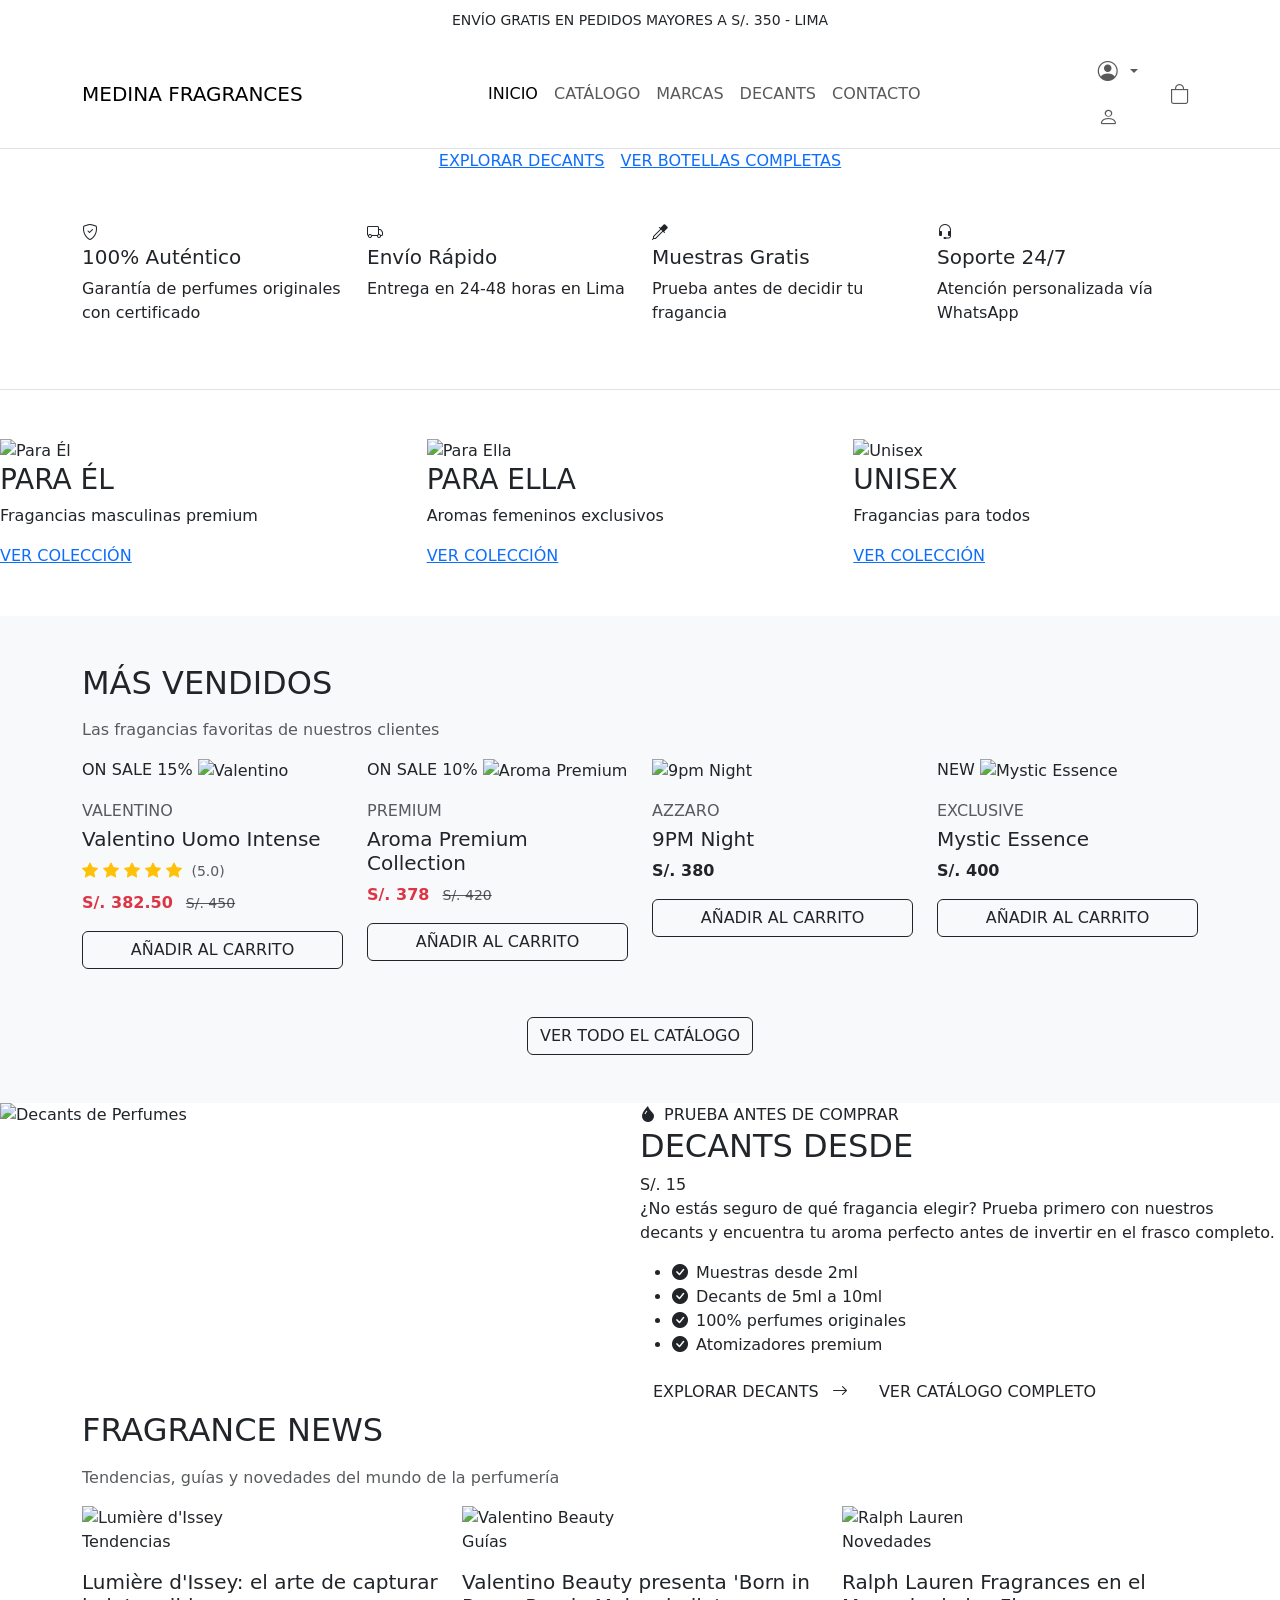
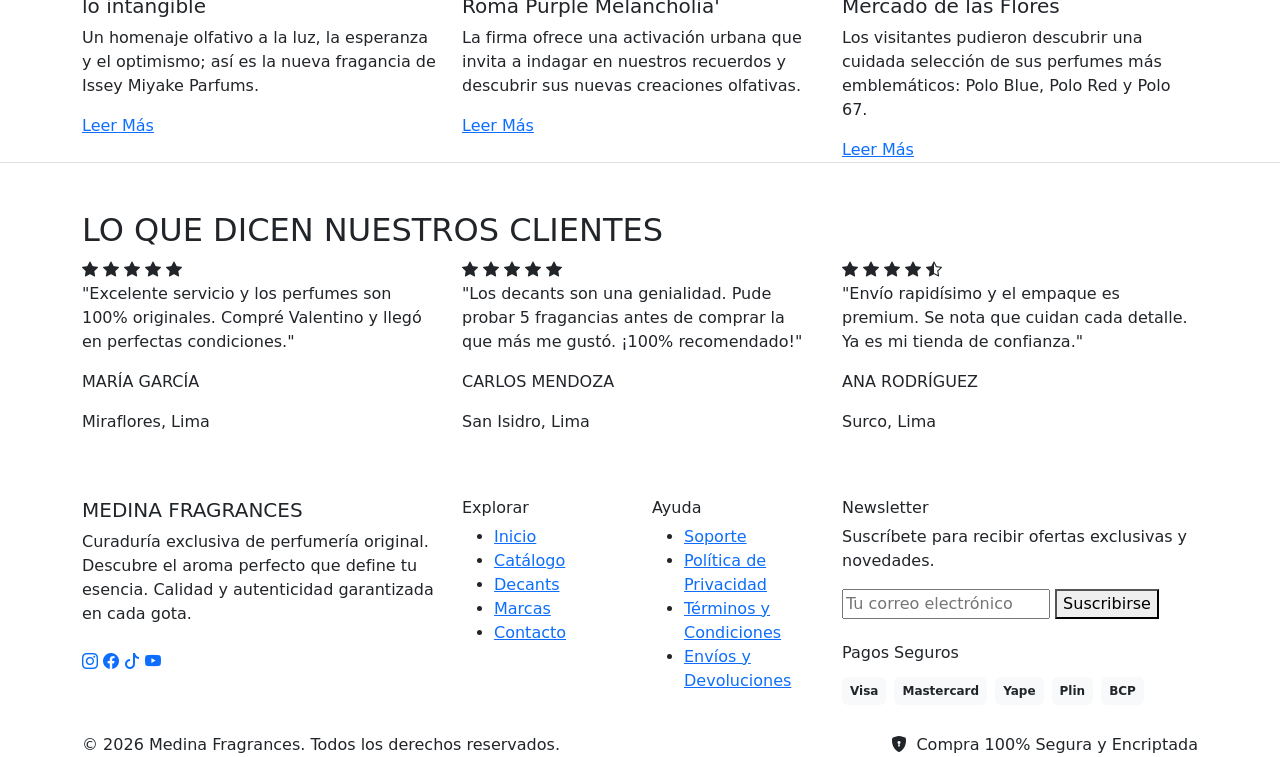
==== commit d28522af: "Modificacion en el titulo de decants asimismo se cambia los colores a blanco y dorado para que haga " ====
--- a/src/main/resources/templates/home/index.html
+++ b/src/main/resources/templates/home/index.html
@@ -451,7 +451,7 @@
      ========================================= -->
     <section class="decants-promo-section">
       <div class="container-fluid px-0">
-        <div class="row g-0 align-items-center">
+        <div class="row g-0">
           <!-- Columna de Imagen -->
           <div class="col-lg-6 p-0">
             <div class="promo-image-wrapper">
@@ -470,9 +470,10 @@
               <div class="promo-badge">
                 <i class="bi bi-droplet-fill me-2"></i>PRUEBA ANTES DE COMPRAR
               </div>
-              <h2 class="promo-title">
-                DECANTS DESDE <span class="text-gold">S/. 15</span>
-              </h2>
+              <div class="promo-title">
+                <h2 class="promo-title-text">DECANTS DESDE</h2>
+                <span class="promo-title-price">S/. 15</span>
+              </div>
               <p class="promo-text">
                 ¿No estás seguro de qué fragancia elegir? Prueba primero con
                 nuestros decants y encuentra tu aroma perfecto antes de invertir
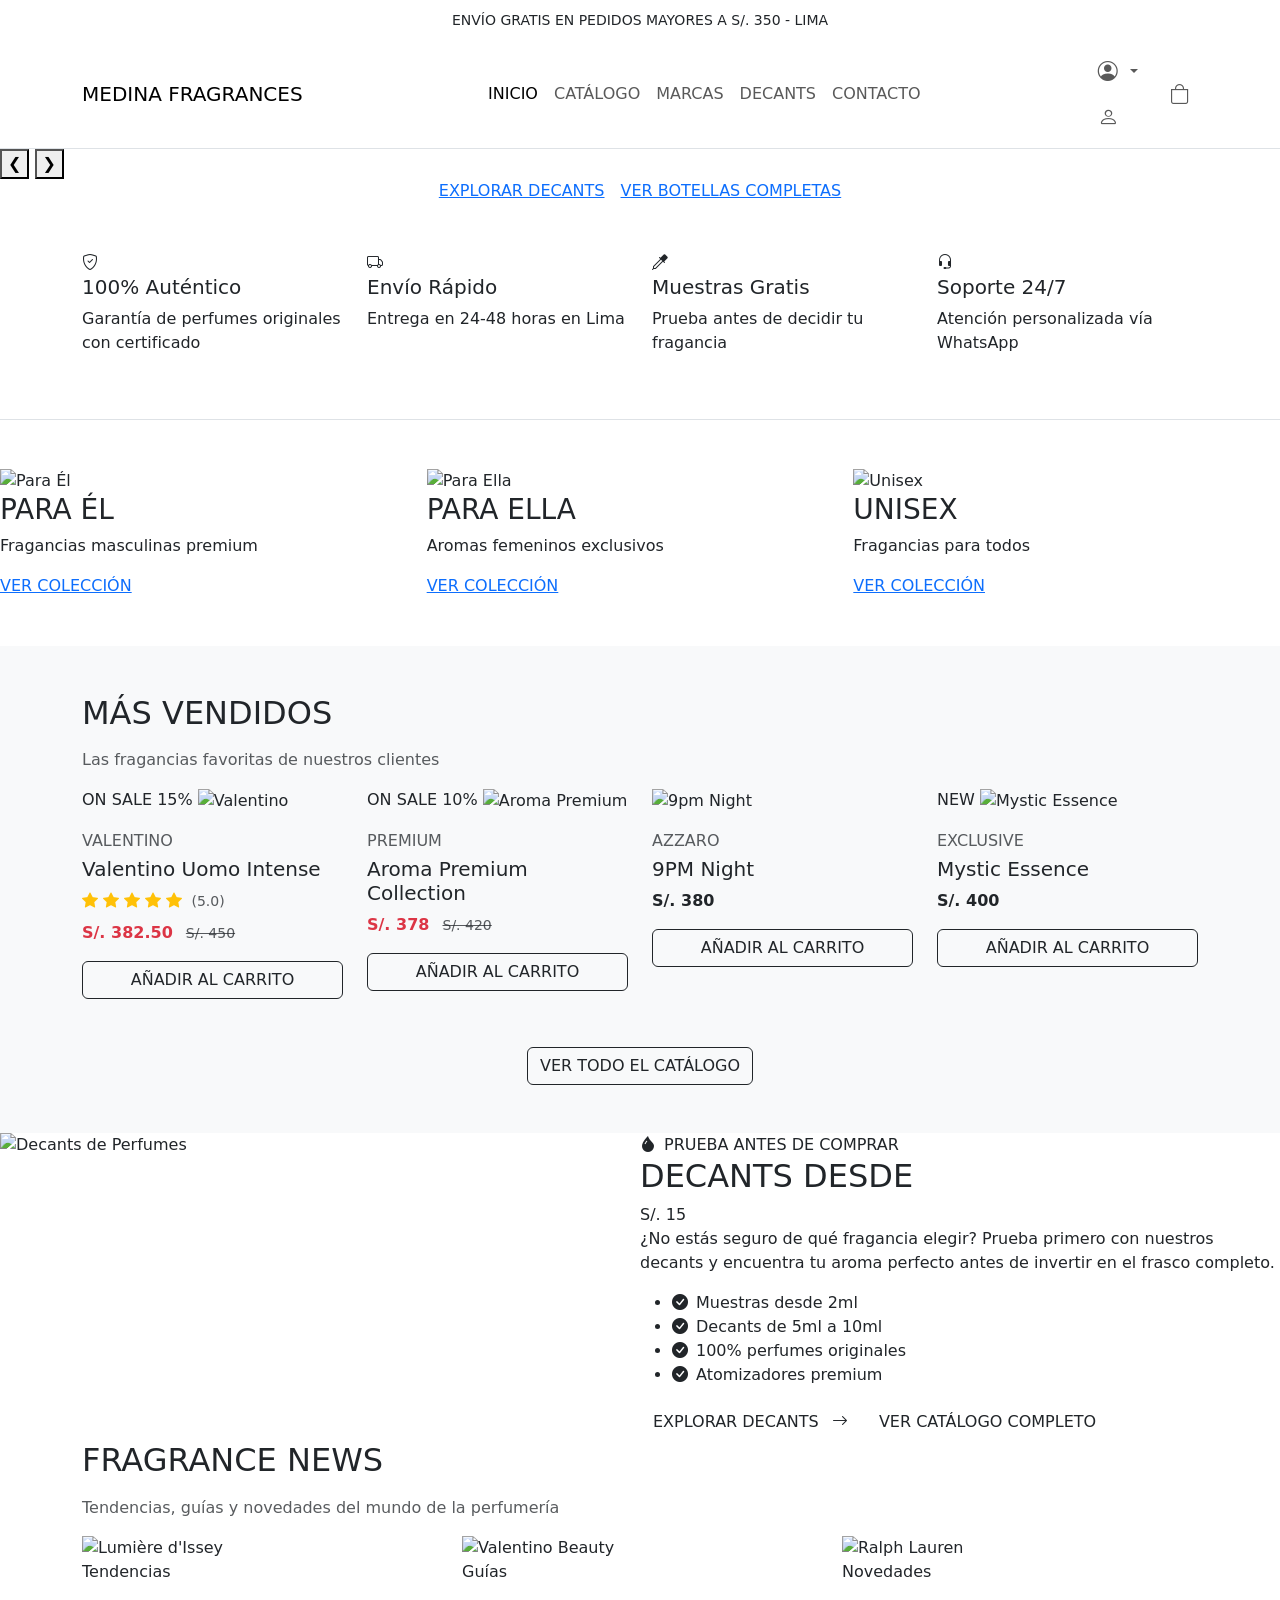
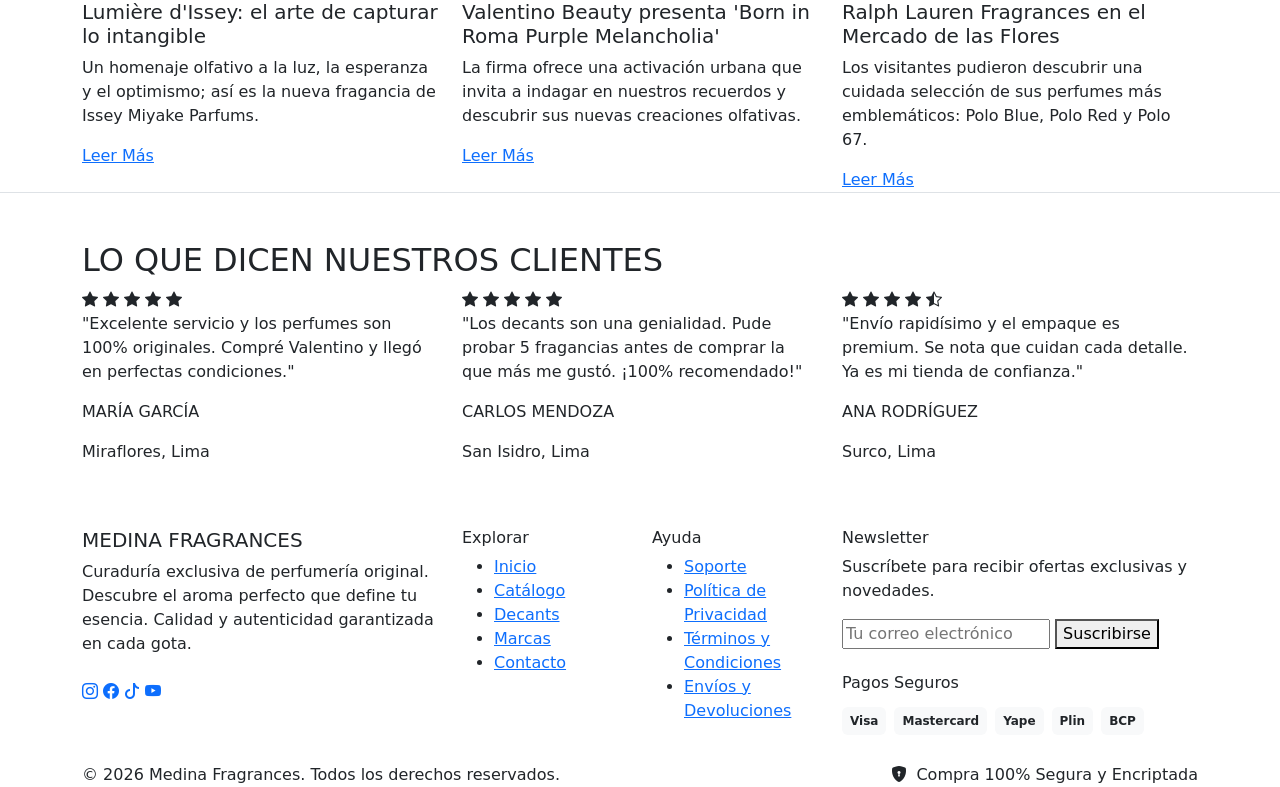
==== commit f2cfc3da: "Mejora del carrusel principal" ====
--- a/src/main/resources/templates/home/index.html
+++ b/src/main/resources/templates/home/index.html
@@ -159,19 +159,55 @@
        HERO SECTION
        ========================================= -->
     <section class="hero-section">
-      <div class="container">
-        <div
-          class="hero-banner-actions d-flex flex-column flex-sm-row gap-3 justify-content-center align-items-center"
-        >
-          <a th:href="@{/decants}" class="btn-banner-decants"
-            >EXPLORAR DECANTS</a
-          >
-          <a th:href="@{/catalogo}" class="btn-banner-catalogo"
-            >VER BOTELLAS COMPLETAS</a
-          >
-        </div>
-      </div>
-    </section>
+
+    <!-- Imágenes del carrusel -->
+    <div class="hero-slider">
+
+        <div class="hero-slide"
+             style="background-image: url('/img/Banner.png');">
+        </div>
+
+        <div class="hero-slide"
+             style="background-image: url('/img/Banner 2.jpg');">
+        </div>
+
+        <div class="hero-slide"
+             style="background-image: url('/img/Banner 3.jpg');">
+        </div>
+
+        <div class="hero-slide"
+             style="background-image: url('/img/Banner 4.jpg');">
+        </div>
+
+    </div>
+
+    <!-- Flechas para cambiar de imagen -->
+    <button class="hero-prev" type="button" aria-label="Imagen anterior">
+        &#10094;
+    </button>
+
+    <button class="hero-next" type="button" aria-label="Imagen siguiente">
+        &#10095;
+    </button>
+
+    <!-- Botones originales -->
+    <div class="container hero-content">
+
+        <div class="hero-banner-actions d-flex flex-column flex-sm-row gap-3 justify-content-center align-items-center">
+
+            <a th:href="@{/decants}" class="btn-banner-decants">
+                EXPLORAR DECANTS
+            </a>
+
+            <a th:href="@{/catalogo}" class="btn-banner-catalogo">
+                VER BOTELLAS COMPLETAS
+            </a>
+
+        </div>
+
+    </div>
+
+</section>
 
     <!-- =========================================
        CARACTERÍSTICAS / FEATURES
@@ -811,5 +847,91 @@
     <!-- Scripts -->
     <script src="https://cdn.jsdelivr.net/npm/bootstrap@5.3.8/dist/js/bootstrap.bundle.min.js"></script>
     <script src="main/main.js"></script>
+    <script>
+document.addEventListener("DOMContentLoaded", function () {
+
+    const slider = document.querySelector(".hero-slider");
+    const slides = document.querySelectorAll(".hero-slide");
+    const botonAnterior = document.querySelector(".hero-prev");
+    const botonSiguiente = document.querySelector(".hero-next");
+
+    if (!slider || !slides.length || !botonAnterior || !botonSiguiente) {
+        return;
+    }
+
+    // Duplicamos la primera imagen al final
+    const primeraImagenClonada = slides[0].cloneNode(true);
+    slider.appendChild(primeraImagenClonada);
+
+    let imagenActual = 0;
+    const totalImagenes = slides.length;
+    let enMovimiento = false;
+
+    function moverCarrusel() {
+        slider.style.transition = "transform 0.7s ease-in-out";
+        slider.style.transform = `translateX(-${imagenActual * 100}%)`;
+    }
+
+    function siguienteImagen() {
+        if (enMovimiento) return;
+
+        enMovimiento = true;
+        imagenActual++;
+        moverCarrusel();
+    }
+
+    function anteriorImagen() {
+        if (enMovimiento) return;
+
+        enMovimiento = true;
+
+        if (imagenActual === 0) {
+            slider.style.transition = "none";
+            imagenActual = totalImagenes;
+            slider.style.transform = `translateX(-${imagenActual * 100}%)`;
+
+            // Forzamos al navegador a aplicar el cambio
+            void slider.offsetWidth;
+        }
+
+        imagenActual--;
+        moverCarrusel();
+    }
+
+    slider.addEventListener("transitionend", function (evento) {
+
+        if (evento.target !== slider || evento.propertyName !== "transform") {
+            return;
+        }
+
+        if (imagenActual === totalImagenes) {
+            slider.style.transition = "none";
+            imagenActual = 0;
+            slider.style.transform = "translateX(0%)";
+        }
+
+        enMovimiento = false;
+    });
+
+    // Cambio automático cada 4 segundos
+    let temporizador = setInterval(siguienteImagen, 4000);
+
+    function reiniciarTemporizador() {
+        clearInterval(temporizador);
+        temporizador = setInterval(siguienteImagen, 4000);
+    }
+
+    botonSiguiente.addEventListener("click", function () {
+        siguienteImagen();
+        reiniciarTemporizador();
+    });
+
+    botonAnterior.addEventListener("click", function () {
+        anteriorImagen();
+        reiniciarTemporizador();
+    });
+
+});
+</script>
   </body>
 </html>
